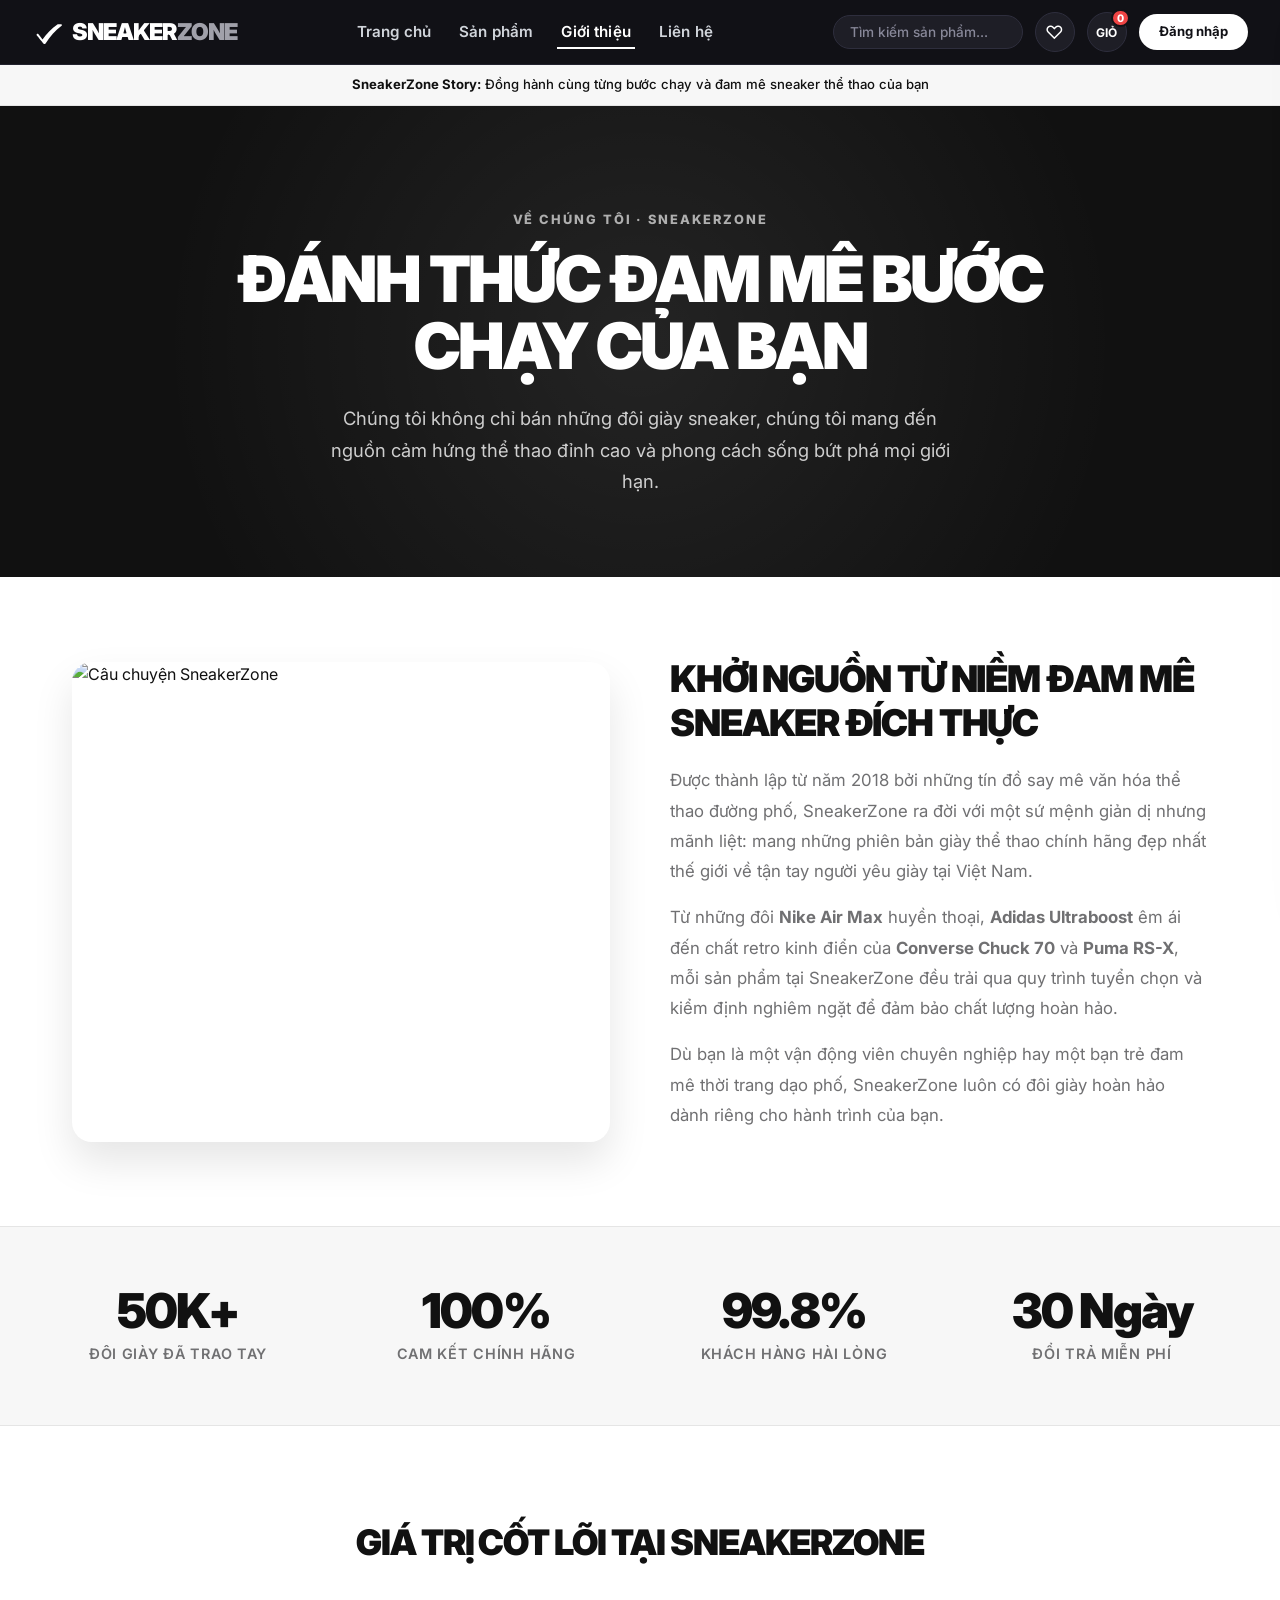
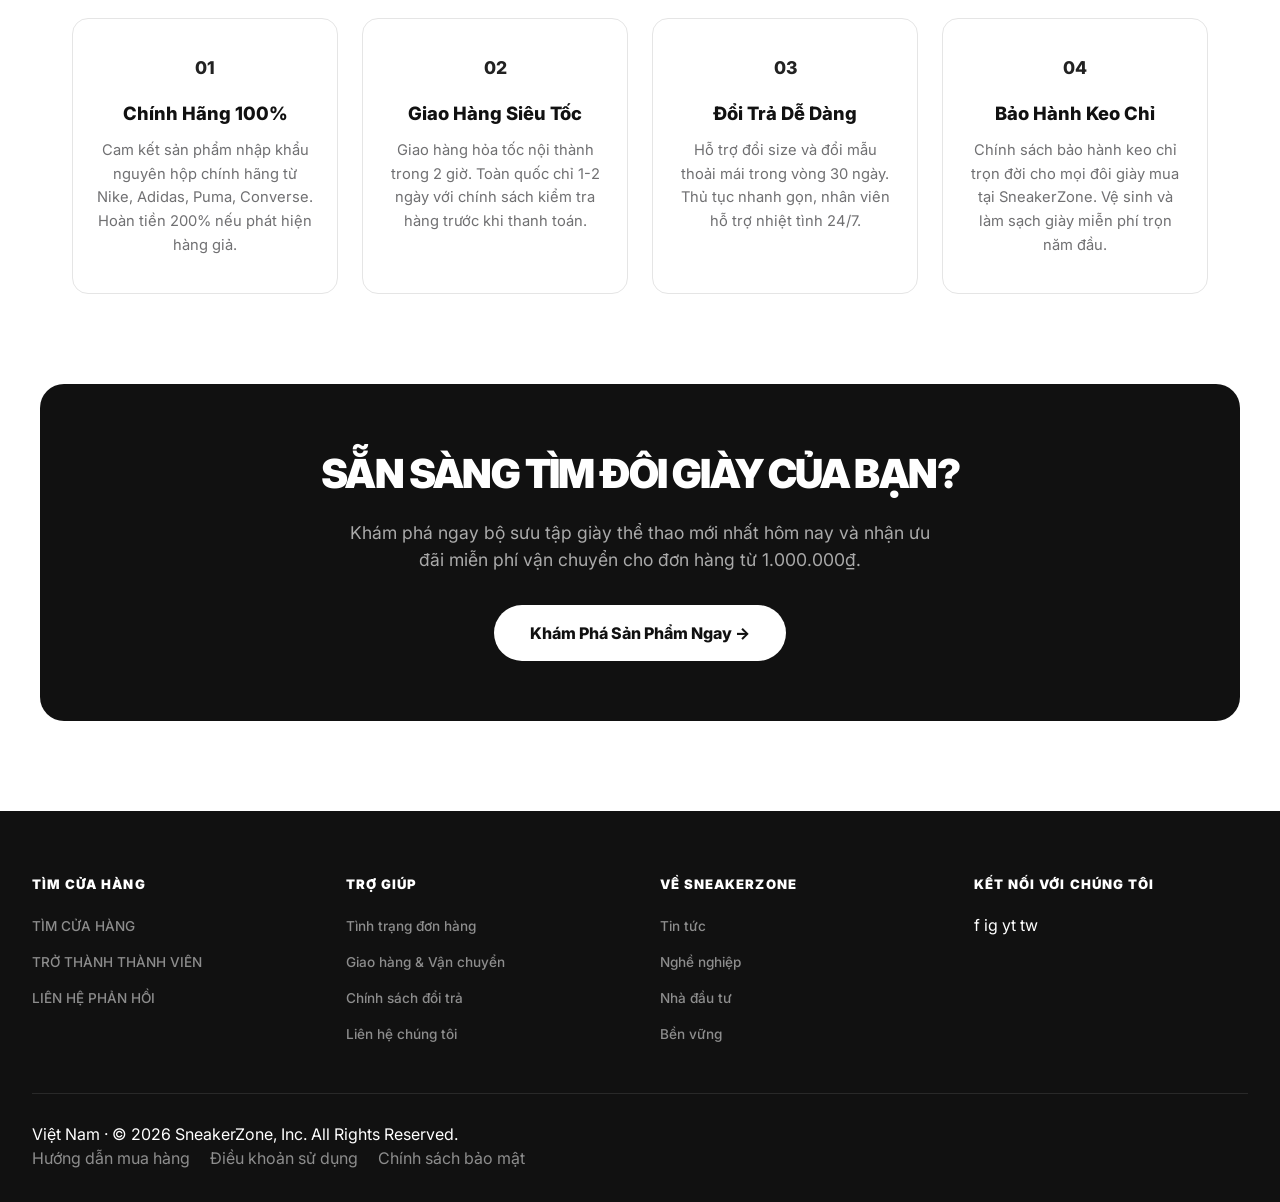
==== about.html @ b457265a "update" ====
<!DOCTYPE html>
<html lang="vi">
<head>
  <meta charset="UTF-8" />
  <meta name="viewport" content="width=device-width, initial-scale=1.0" />
  <title>Giới Thiệu – SneakerZone | Câu Chuyện Thương Hiệu & Sứ Mệnh</title>
  <meta name="description" content="Khám phá câu chuyện thương hiệu SneakerZone - Điểm đến số 1 cho các tín đồ giày sneaker thể thao chính hãng tại Việt Nam." />
  <link rel="stylesheet" href="style.css" />
  <style>
    .about-hero {
      position: relative;
      background: #111;
      color: #fff;
      padding: 100px 32px 80px;
      text-align: center;
      overflow: hidden;
    }
    .about-hero::before {
      content: "";
      position: absolute;
      top: 0; left: 0; right: 0; bottom: 0;
      background: radial-gradient(circle at center, rgba(255,255,255,0.08) 0%, transparent 70%);
      pointer-events: none;
    }
    .about-hero-tag {
      display: inline-block;
      font-size: 0.8rem;
      font-weight: 800;
      letter-spacing: 0.15em;
      text-transform: uppercase;
      color: #aaa;
      margin-bottom: 16px;
    }
    .about-hero-title {
      font-size: clamp(2.5rem, 5vw, 4.5rem);
      font-weight: 900;
      letter-spacing: -0.04em;
      line-height: 1.05;
      max-width: 900px;
      margin: 0 auto 24px;
      text-transform: uppercase;
    }
    .about-hero-desc {
      font-size: 1.15rem;
      color: #ccc;
      max-width: 650px;
      margin: 0 auto;
      line-height: 1.7;
    }

    .about-story-section {
      max-width: 1200px;
      margin: 80px auto;
      padding: 0 32px;
      display: grid;
      grid-template-columns: 1fr 1fr;
      gap: 60px;
      align-items: center;
    }
    @media (max-width: 860px) {
      .about-story-section {
        grid-template-columns: 1fr;
        gap: 40px;
      }
    }
    .story-image-wrap {
      border-radius: 20px;
      overflow: hidden;
      box-shadow: 0 20px 40px rgba(0,0,0,0.1);
    }
    .story-image-wrap img {
      width: 100%;
      height: 480px;
      object-fit: cover;
      display: block;
      transition: transform 0.4s ease;
    }
    .story-image-wrap:hover img {
      transform: scale(1.03);
    }
    .story-content h2 {
      font-size: 2.3rem;
      font-weight: 900;
      letter-spacing: -0.03em;
      text-transform: uppercase;
      margin-bottom: 20px;
      line-height: 1.2;
    }
    .story-content p {
      color: var(--gray-600);
      font-size: 1.05rem;
      line-height: 1.8;
      margin-bottom: 16px;
    }

    /* STATS GRID */
    .about-stats-bar {
      background: var(--gray-50);
      border-top: 1px solid var(--gray-100);
      border-bottom: 1px solid var(--gray-100);
      padding: 60px 32px;
    }
    .about-stats-container {
      max-width: 1200px;
      margin: 0 auto;
      display: grid;
      grid-template-columns: repeat(4, 1fr);
      gap: 32px;
      text-align: center;
    }
    @media (max-width: 768px) {
      .about-stats-container {
        grid-template-columns: repeat(2, 1fr);
        gap: 24px;
      }
    }
    .stat-number {
      font-size: 3rem;
      font-weight: 900;
      letter-spacing: -0.04em;
      color: var(--black);
      line-height: 1;
      margin-bottom: 8px;
    }
    .stat-label {
      font-size: 0.9rem;
      font-weight: 600;
      color: var(--gray-600);
      text-transform: uppercase;
      letter-spacing: 0.05em;
    }

    /* VALUES CARDS */
    .values-section {
      max-width: 1200px;
      margin: 90px auto;
      padding: 0 32px;
    }
    .values-header {
      text-align: center;
      margin-bottom: 50px;
    }
    .values-header h2 {
      font-size: 2.2rem;
      font-weight: 900;
      letter-spacing: -0.03em;
      text-transform: uppercase;
    }
    .values-grid {
      display: grid;
      grid-template-columns: repeat(4, 1fr);
      gap: 24px;
    }
    @media (max-width: 900px) {
      .values-grid {
        grid-template-columns: repeat(2, 1fr);
      }
    }
    @media (max-width: 500px) {
      .values-grid {
        grid-template-columns: 1fr;
      }
    }
    .value-card {
      background: var(--white);
      border: 1px solid var(--gray-100);
      border-radius: 16px;
      padding: 36px 24px;
      text-align: center;
      transition: transform 0.25s, box-shadow 0.25s;
    }
    .value-card:hover {
      transform: translateY(-6px);
      box-shadow: 0 15px 35px rgba(0,0,0,0.08);
      border-color: var(--black);
    }
    .value-icon {
      font-size: 2.5rem;
      margin-bottom: 18px;
      display: inline-block;
    }
    .value-title {
      font-size: 1.15rem;
      font-weight: 800;
      margin-bottom: 12px;
    }
    .value-desc {
      color: var(--gray-600);
      font-size: 0.92rem;
      line-height: 1.6;
    }

    /* BANNER CTA */
    .about-cta {
      background: var(--black);
      color: var(--white);
      border-radius: 24px;
      max-width: 1200px;
      margin: 40px auto 90px;
      padding: 60px 40px;
      text-align: center;
    }
    .about-cta h2 {
      font-size: 2.5rem;
      font-weight: 900;
      letter-spacing: -0.04em;
      text-transform: uppercase;
      margin-bottom: 16px;
    }
    .about-cta p {
      color: #aaa;
      font-size: 1.1rem;
      max-width: 600px;
      margin: 0 auto 32px;
    }
    .btn-about-shop {
      display: inline-block;
      background: var(--white);
      color: var(--black);
      font-weight: 800;
      padding: 16px 36px;
      border-radius: 999px;
      font-size: 1rem;
      transition: background 0.2s, transform 0.15s;
    }
    .btn-about-shop:hover {
      background: #e5e5e5;
      transform: scale(1.03);
    }
  </style>
</head>
<body>

<!-- ========== MAIN NIKE HEADER ========== -->
<header class="header">
  <div class="header-inner">
    <!-- SneakerZone Logo -->
    <a href="index.html" class="logo">
      <svg class="swoosh-icon" viewBox="0 0 24 24" fill="currentColor">
        <path d="M21.7 4.2C15.8 8.1 10.6 13.8 6.5 19.5 5 17.5 3.5 15.6 2.3 14c-.6-.7-1.7-.2-1.7.7 0 .5.3 1 .7 1.4 3 3.6 5.8 7.3 6.6 7.8.6.4 1.3.1 1.7-.5 4.3-6.5 9.7-13.1 16-17.6.7-.5.2-1.6-.7-1.6h-3.2z"/>
      </svg>
      <span class="logo-text">Sneaker<span>Zone</span></span>
    </a>

    <!-- Center Navigation (Trang chủ, Sản phẩm, Giới thiệu, Liên hệ) -->
    <nav class="nav" id="mainNav">
      <a href="index.html">Trang chủ</a>
      <a href="products.html">Sản phẩm</a>
      <a href="about.html" class="active">Giới thiệu</a>
      <a href="contact.html">Liên hệ</a>
    </nav>

    <!-- Header Actions -->
    <div class="header-actions">
      <!-- Search Bar -->
      <div class="header-search-box">
        <input type="text" id="headerSearchInput" placeholder="Tìm kiếm sản phẩm..." autocomplete="off" />
      </div>

      <!-- Wishlist Button -->
      <button class="btn-round-action" title="Mục yêu thích" onclick="showToast('Danh sách Yêu thích của bạn')">
        ♡
      </button>

      <!-- Cart Button -->
      <button class="btn-round-action btn-cart-trigger" id="btnOpenCart" title="Giỏ hàng">
        <span style="font-size:0.75rem; font-weight:700;">GIỎ</span>
        <span class="cart-badge" id="cartBadge">0</span>
      </button>

      <!-- User Area -->
      <div id="headerUserArea">
        <a href="login.html" class="btn-nike-login">Đăng nhập</a>
      </div>
    </div>
  </div>
</header>

<!-- ========== ANNOUNCEMENT TICKER ========== -->
<div class="announce-bar">
  <div class="announce-content">
    <span><strong>SneakerZone Story:</strong> Đồng hành cùng từng bước chạy và đam mê sneaker thể thao của bạn</span>
  </div>
</div>

<!-- ========== CART SIDEBAR ========== -->
<div class="cart-overlay" id="cartOverlay"></div>
<aside class="cart-sidebar" id="cartSidebar">
  <div class="cart-header">
    <h3>Túi đồ của bạn</h3>
    <button class="btn-close-cart" id="btnCloseCart">✕</button>
  </div>
  <div class="cart-items" id="cartItemsContainer">
    <div class="cart-empty"><p>Túi đồ của bạn đang trống</p></div>
  </div>
  <div class="cart-footer" id="cartFooter" style="display:none">
    <div class="cart-total">
      <span>Tổng thanh toán:</span>
      <span id="cartTotal">0₫</span>
    </div>
    <button class="btn-checkout" id="btnCheckout">Thanh toán ngay →</button>
  </div>
</aside>

<!-- ========== ABOUT HERO ========== -->
<section class="about-hero">
  <span class="about-hero-tag">VỀ CHÚNG TÔI · SNEAKERZONE</span>
  <h1 class="about-hero-title">ĐÁNH THỨC ĐAM MÊ BƯỚC CHẠY CỦA BẠN</h1>
  <p class="about-hero-desc">
    Chúng tôi không chỉ bán những đôi giày sneaker, chúng tôi mang đến nguồn cảm hứng thể thao đỉnh cao và phong cách sống bứt phá mọi giới hạn.
  </p>
</section>

<!-- ========== STORY SECTION ========== -->
<section class="about-story-section">
  <div class="story-image-wrap">
    <img src="https://images.unsplash.com/photo-1552346154-21d32810aba3?w=800&q=80&auto=format&fit=crop" alt="Câu chuyện SneakerZone" />
  </div>
  <div class="story-content">
    <h2>Khởi Nguồn Từ Niềm Đam Mê Sneaker Đích Thực</h2>
    <p>
      Được thành lập từ năm 2018 bởi những tín đồ say mê văn hóa thể thao đường phố, SneakerZone ra đời với một sứ mệnh giản dị nhưng mãnh liệt: mang những phiên bản giày thể thao chính hãng đẹp nhất thế giới về tận tay người yêu giày tại Việt Nam.
    </p>
    <p>
      Từ những đôi <strong>Nike Air Max</strong> huyền thoại, <strong>Adidas Ultraboost</strong> êm ái đến chất retro kinh điển của <strong>Converse Chuck 70</strong> và <strong>Puma RS-X</strong>, mỗi sản phẩm tại SneakerZone đều trải qua quy trình tuyển chọn và kiểm định nghiêm ngặt để đảm bảo chất lượng hoàn hảo.
    </p>
    <p>
      Dù bạn là một vận động viên chuyên nghiệp hay một bạn trẻ đam mê thời trang dạo phố, SneakerZone luôn có đôi giày hoàn hảo dành riêng cho hành trình của bạn.
    </p>
  </div>
</section>

<!-- ========== STATS BAR ========== -->
<div class="about-stats-bar">
  <div class="about-stats-container">
    <div>
      <div class="stat-number">50K+</div>
      <div class="stat-label">Đôi giày đã trao tay</div>
    </div>
    <div>
      <div class="stat-number">100%</div>
      <div class="stat-label">Cam kết chính hãng</div>
    </div>
    <div>
      <div class="stat-number">99.8%</div>
      <div class="stat-label">Khách hàng hài lòng</div>
    </div>
    <div>
      <div class="stat-number">30 Ngày</div>
      <div class="stat-label">Đổi trả miễn phí</div>
    </div>
  </div>
</div>

<!-- ========== CORE VALUES ========== -->
<section class="values-section">
  <div class="values-header">
    <h2>GIÁ TRỊ CỐT LÕI TẠI SNEAKERZONE</h2>
  </div>
  <div class="values-grid">
    <div class="value-card">
      <span class="value-icon" style="font-size:1.1rem; font-weight:800; color:var(--gray-800);">01</span>
      <h3 class="value-title">Chính Hãng 100%</h3>
      <p class="value-desc">Cam kết sản phẩm nhập khẩu nguyên hộp chính hãng từ Nike, Adidas, Puma, Converse. Hoàn tiền 200% nếu phát hiện hàng giả.</p>
    </div>
    <div class="value-card">
      <span class="value-icon" style="font-size:1.1rem; font-weight:800; color:var(--gray-800);">02</span>
      <h3 class="value-title">Giao Hàng Siêu Tốc</h3>
      <p class="value-desc">Giao hàng hỏa tốc nội thành trong 2 giờ. Toàn quốc chỉ 1-2 ngày với chính sách kiểm tra hàng trước khi thanh toán.</p>
    </div>
    <div class="value-card">
      <span class="value-icon" style="font-size:1.1rem; font-weight:800; color:var(--gray-800);">03</span>
      <h3 class="value-title">Đổi Trả Dễ Dàng</h3>
      <p class="value-desc">Hỗ trợ đổi size và đổi mẫu thoải mái trong vòng 30 ngày. Thủ tục nhanh gọn, nhân viên hỗ trợ nhiệt tình 24/7.</p>
    </div>
    <div class="value-card">
      <span class="value-icon" style="font-size:1.1rem; font-weight:800; color:var(--gray-800);">04</span>
      <h3 class="value-title">Bảo Hành Keo Chỉ</h3>
      <p class="value-desc">Chính sách bảo hành keo chỉ trọn đời cho mọi đôi giày mua tại SneakerZone. Vệ sinh và làm sạch giày miễn phí trọn năm đầu.</p>
    </div>
  </div>
</section>

<!-- ========== CALL TO ACTION ========== -->
<div class="about-cta">
  <h2>SẴN SÀNG TÌM ĐÔI GIÀY CỦA BẠN?</h2>
  <p>Khám phá ngay bộ sưu tập giày thể thao mới nhất hôm nay và nhận ưu đãi miễn phí vận chuyển cho đơn hàng từ 1.000.000₫.</p>
  <a href="products.html" class="btn-about-shop">Khám Phá Sản Phẩm Ngay →</a>
</div>

<!-- ========== FOOTER ========== -->
<footer class="footer">
  <div class="footer-inner">
    <div class="footer-grid">
      <div class="footer-col">
        <h4>TÌM CỬA HÀNG</h4>
        <ul>
          <li><a href="products.html">TÌM CỬA HÀNG</a></li>
          <li><a href="about.html">TRỞ THÀNH THÀNH VIÊN</a></li>
          <li><a href="contact.html">LIÊN HỆ PHẢN HỒI</a></li>
        </ul>
      </div>
      <div class="footer-col">
        <h4>TRỢ GIÚP</h4>
        <ul>
          <li><a href="#">Tình trạng đơn hàng</a></li>
          <li><a href="#">Giao hàng & Vận chuyển</a></li>
          <li><a href="#">Chính sách đổi trả</a></li>
          <li><a href="contact.html">Liên hệ chúng tôi</a></li>
        </ul>
      </div>
      <div class="footer-col">
        <h4>VỀ SNEAKERZONE</h4>
        <ul>
          <li><a href="about.html">Tin tức</a></li>
          <li><a href="about.html">Nghề nghiệp</a></li>
          <li><a href="about.html">Nhà đầu tư</a></li>
          <li><a href="about.html">Bền vững</a></li>
        </ul>
      </div>
      <div class="footer-col">
        <h4>KẾT NỐI VỚI CHÚNG TÔI</h4>
        <div class="footer-socials">
          <a href="#" class="social-btn" title="Facebook">f</a>
          <a href="#" class="social-btn" title="Instagram">ig</a>
          <a href="#" class="social-btn" title="YouTube">yt</a>
          <a href="#" class="social-btn" title="Twitter">tw</a>
        </div>
      </div>
    </div>
    <div class="footer-bottom">
      <div class="footer-country">Việt Nam · © 2026 SneakerZone, Inc. All Rights Reserved.</div>
      <div class="footer-legal">
        <a href="#">Hướng dẫn mua hàng</a>
        <a href="#">Điều khoản sử dụng</a>
        <a href="#">Chính sách bảo mật</a>
      </div>
    </div>
  </div>
</footer>

<!-- Shared JavaScripts -->
<script src="js/data.js"></script>
<script src="js/Cart.js"></script>
<script>
  // Setup header search
  const searchInput = document.getElementById('headerSearchInput');
  if (searchInput) {
    searchInput.addEventListener('keydown', (e) => {
      if (e.key === 'Enter' && searchInput.value.trim()) {
        window.location.href = `products.html?search=${encodeURIComponent(searchInput.value.trim())}`;
      }
    });
  }
</script>

</body>
</html>
---- style.css ----
/* ============================================================
   SNEAKERZONE – NIKE AESTHETIC DESIGN SYSTEM & STYLESHEET
   Inspiration: Nike.com (Clean, High-Contrast, Bold Typography)
   ============================================================ */

/* ===== GOOGLE FONTS ===== */
@import url('https://fonts.googleapis.com/css2?family=Inter:wght@300;400;500;600;700;800;900&display=swap');

/* ===== CSS VARIABLES ===== */
:root {
  --black: #111111;
  --white: #ffffff;
  --gray-50:  #f7f7f7;
  --gray-100: #e5e5e5;
  --gray-200: #cccccc;
  --gray-400: #8d8d8d;
  --gray-600: #707072;
  --gray-800: #222222;

  --accent: #111111;
  --danger: #d93838;
  --success: #15803d;

  --font-main: 'Inter', -apple-system, BlinkMacSystemFont, "Segoe UI", Roboto, sans-serif;
  
  --radius-xs: 4px;
  --radius-sm: 8px;
  --radius-md: 12px;
  --radius-lg: 20px;
  --radius-pill: 100px;

  --transition-fast: 0.18s ease;
  --transition:      0.28s cubic-bezier(0.25, 0.46, 0.45, 0.94);
  --shadow-sm: 0 2px 8px rgba(0,0,0,0.06);
  --shadow-md: 0 8px 24px rgba(0,0,0,0.08);
  --shadow-lg: 0 20px 50px rgba(0,0,0,0.12);
}

/* ===== RESET & BASE ===== */
*, *::before, *::after {
  margin: 0;
  padding: 0;
  box-sizing: border-box;
}

html {
  scroll-behavior: smooth;
  font-size: 16px;
}

body {
  font-family: var(--font-main);
  background: var(--white);
  color: var(--black);
  min-height: 100vh;
  line-height: 1.5;
  -webkit-font-smoothing: antialiased;
  -moz-osx-font-smoothing: grayscale;
}

a {
  text-decoration: none;
  color: inherit;
  transition: var(--transition-fast);
}

ul {
  list-style: none;
}

img {
  max-width: 100%;
  display: block;
}

button {
  cursor: pointer;
  font-family: inherit;
  border: none;
  background: none;
}

input, select, textarea {
  font-family: inherit;
}

/* Scrollbar */
::-webkit-scrollbar {
  width: 6px;
  height: 6px;
}
::-webkit-scrollbar-track {
  background: var(--gray-50);
}
::-webkit-scrollbar-thumb {
  background: var(--gray-400);
  border-radius: var(--radius-pill);
}
::-webkit-scrollbar-thumb:hover {
  background: var(--black);
}

/* ============================================================
   1. MAIN NIKE HEADER
   ============================================================ */
.header {
  position: sticky;
  top: 0;
  z-index: 1000;
  background: #111116;
  border-bottom: 1px solid #22222e;
  backdrop-filter: blur(10px);
}

.header-inner {
  max-width: 1440px;
  margin: 0 auto;
  padding: 0 32px;
  height: 64px;
  display: flex;
  align-items: center;
  justify-content: space-between;
  gap: 24px;
}

/* Logo */
.logo {
  display: flex;
  align-items: center;
  gap: 8px;
  font-weight: 900;
  font-size: 1.45rem;
  letter-spacing: -0.04em;
  color: #ffffff;
  text-transform: uppercase;
}

.swoosh-icon {
  width: 32px;
  height: 24px;
  color: #ffffff;
  flex-shrink: 0;
}

.logo-text span {
  color: #a1a1aa;
}

/* Navigation */
.nav {
  display: flex;
  align-items: center;
  gap: 20px;
}

.nav a {
  font-size: 0.95rem;
  font-weight: 600;
  color: #d1d5db;
  padding: 6px 4px;
  position: relative;
  letter-spacing: 0.01em;
}

.nav a::after {
  content: '';
  position: absolute;
  bottom: 0;
  left: 0;
  right: 0;
  height: 2px;
  background: #ffffff;
  transform: scaleX(0);
  transition: transform var(--transition);
}

.nav a:hover,
.nav a.active {
  color: #ffffff;
}

.nav a:hover::after,
.nav a.active::after {
  transform: scaleX(1);
}

/* Header Actions */
.header-actions {
  display: flex;
  align-items: center;
  gap: 12px;
}

/* Header Search */
.header-search-box {
  display: flex;
  align-items: center;
  background: #1e1e26;
  border-radius: var(--radius-pill);
  padding: 8px 16px;
  gap: 8px;
  width: 190px;
  transition: var(--transition);
  border: 1px solid #2e2e3d;
}

.header-search-box:focus-within {
  width: 250px;
  background: #252530;
  border-color: #ffffff;
  box-shadow: 0 0 0 3px rgba(255, 255, 255, 0.12);
}

.header-search-box input {
  border: none;
  outline: none;
  background: transparent;
  font-size: 0.85rem;
  font-weight: 500;
  color: #ffffff;
  width: 100%;
}

.header-search-box input::placeholder {
  color: #888899;
}

.search-glass {
  font-size: 0.85rem;
  opacity: 0.6;
}

/* Action round buttons */
.btn-round-action {
  width: 40px;
  height: 40px;
  border-radius: 50%;
  display: flex;
  align-items: center;
  justify-content: center;
  font-size: 1.15rem;
  color: #ffffff;
  background: #1e1e26;
  border: 1px solid #2e2e3d;
  transition: var(--transition-fast);
  position: relative;
}

.btn-round-action:hover {
  background: #282834;
  border-color: #444455;
  color: #ffffff;
  transform: scale(1.05);
}

.cart-badge {
  position: absolute;
  top: -4px;
  right: -4px;
  background: #ef4444;
  color: #ffffff;
  font-size: 0.65rem;
  font-weight: 800;
  min-width: 18px;
  height: 18px;
  border-radius: var(--radius-pill);
  display: flex;
  align-items: center;
  justify-content: center;
  padding: 0 4px;
  border: 2px solid #111116;
  pointer-events: none;
  z-index: 10;
}

.btn-nike-login {
  padding: 8px 20px;
  background: #ffffff;
  color: #111116;
  border-radius: var(--radius-pill);
  font-size: 0.82rem;
  font-weight: 700;
  transition: var(--transition-fast);
  display: inline-flex;
  align-items: center;
  white-space: nowrap;
}

.btn-nike-login:hover {
  background: #e2e8f0;
  color: #111116;
  transform: translateY(-1px);
}

/* User Area Header Group */
#headerUserArea {
  display: flex;
  align-items: center;
  position: relative;
}

.user-header-group {
  display: flex;
  align-items: center;
  gap: 8px;
  white-space: nowrap;
}

/* Quick Admin Button */
.btn-admin-badge {
  display: inline-flex;
  align-items: center;
  gap: 5px;
  padding: 6px 14px;
  background: #f59e0b;
  color: #111116;
  border-radius: var(--radius-pill);
  font-size: 0.78rem;
  font-weight: 800;
  letter-spacing: 0.02em;
  transition: var(--transition-fast);
  text-decoration: none;
  box-shadow: 0 1px 3px rgba(0,0,0,0.2);
}

.btn-admin-badge:hover {
  background: #d97706;
  transform: translateY(-1px);
  color: #ffffff;
}

.admin-badge-icon {
  font-size: 0.85rem;
}

/* User Profile Pill */
.user-profile-pill {
  display: inline-flex;
  align-items: center;
  gap: 8px;
  padding: 3px 12px 3px 3px;
  background: #1e1e26;
  border: 1px solid #2e2e3d;
  border-radius: var(--radius-pill);
  cursor: default;
  transition: var(--transition-fast);
  user-select: none;
}

.user-avatar-circle {
  width: 32px;
  height: 32px;
  border-radius: 50%;
  background: #ffffff;
  color: #111116;
  display: flex;
  align-items: center;
  justify-content: center;
  font-size: 0.82rem;
  font-weight: 900;
  flex-shrink: 0;
  letter-spacing: -0.02em;
}

.user-name-text {
  font-size: 0.85rem;
  font-weight: 700;
  color: #ffffff;
  max-width: 120px;
  overflow: hidden;
  text-overflow: ellipsis;
  white-space: nowrap;
}

.user-dropdown-arrow {
  font-size: 0.7rem;
  color: #9ca3af;
  transition: transform 0.2s ease;
}

.user-profile-pill.active .user-dropdown-arrow {
  transform: rotate(180deg);
}

/* User Header Logout Button */
.btn-header-logout {
  padding: 6px 14px;
  background: transparent;
  color: #d1d5db;
  border: 1px solid #374151;
  border-radius: var(--radius-pill);
  font-size: 0.78rem;
  font-weight: 600;
  transition: var(--transition-fast);
  cursor: pointer;
}

.btn-header-logout:hover {
  color: #f87171;
  border-color: #ef4444;
  background: rgba(239, 68, 68, 0.15);
}

/* Floating Dropdown Menu */
.user-floating-menu {
  position: absolute;
  top: calc(100% + 10px);
  right: 0;
  width: 260px;
  background: var(--white);
  border: 1px solid var(--gray-100);
  border-radius: var(--radius-md);
  box-shadow: 0 16px 40px rgba(0,0,0,0.12);
  padding: 14px;
  display: flex;
  flex-direction: column;
  gap: 4px;
  opacity: 0;
  visibility: hidden;
  transform: translateY(-8px);
  transition: all 0.22s cubic-bezier(0.16, 1, 0.3, 1);
  z-index: 2000;
  cursor: default;
}

.user-floating-menu.open {
  opacity: 1;
  visibility: visible;
  transform: translateY(0);
}

.menu-user-card {
  display: flex;
  align-items: center;
  gap: 12px;
  padding: 6px 4px 10px;
}

.menu-avatar {
  width: 40px;
  height: 40px;
  border-radius: 50%;
  background: var(--black);
  color: var(--white);
  display: flex;
  align-items: center;
  justify-content: center;
  font-size: 1rem;
  font-weight: 900;
  flex-shrink: 0;
}

.menu-user-details {
  flex: 1;
  min-width: 0;
}

.menu-user-name {
  font-size: 0.95rem;
  font-weight: 800;
  color: var(--black);
  white-space: nowrap;
  overflow: hidden;
  text-overflow: ellipsis;
}

.menu-user-role {
  font-size: 0.75rem;
  font-weight: 600;
  color: var(--gray-600);
  margin-top: 1px;
}

.menu-divider {
  height: 1px;
  background: var(--gray-100);
  margin: 6px 0;
}

.menu-item {
  display: flex;
  align-items: center;
  gap: 10px;
  padding: 9px 12px;
  border-radius: var(--radius-sm);
  font-size: 0.85rem;
  font-weight: 600;
  color: var(--black);
  transition: var(--transition-fast);
  text-decoration: none;
  background: transparent;
  width: 100%;
  text-align: left;
}

.menu-item:hover {
  background: var(--gray-50);
}

.menu-item-admin {
  background: #f7f7f7;
  color: var(--black);
  font-weight: 700;
}

.menu-item-admin:hover {
  background: var(--black);
  color: var(--white);
}

.menu-item-logout {
  color: var(--danger);
}

.menu-item-logout:hover {
  background: #fef2f2;
}

.menu-icon {
  font-size: 0.95rem;
  width: 18px;
  text-align: center;
}

/* ============================================================
   3. ANNOUNCEMENT TICKER
   ============================================================ */
.announce-bar {
  background: var(--gray-50);
  border-bottom: 1px solid var(--gray-100);
  padding: 10px 20px;
  text-align: center;
  font-size: 0.82rem;
  font-weight: 500;
  color: var(--black);
}

.announce-content a {
  text-decoration: underline;
  font-weight: 700;
}

/* ============================================================
   4. FULL-WIDTH HERO BANNER (FULL MÀN HÌNH, KHÔNG BO GÓC, KHÔNG HOVER)
   ============================================================ */
.nike-hero {
  width: 100%;
  max-width: 100%;
  margin: 0;
  padding: 0;
}

.nike-hero-media {
  position: relative;
  width: 100%;
  height: calc(100vh - 104px);
  height: calc(100dvh - 104px);
  min-height: 500px;
  overflow: hidden;
  border-radius: 0;
  background: var(--gray-50);
}

.hero-bg-img {
  width: 100%;
  height: 100%;
  object-fit: cover;
  object-position: center center;
  transition: none;
  transform: none;
}

.nike-hero:hover .hero-bg-img {
  transform: none;
}

.nike-hero-gradient {
  position: absolute;
  inset: 0;
  background: linear-gradient(180deg, rgba(0,0,0,0.1) 0%, rgba(0,0,0,0.45) 100%);
}

.nike-hero-body {
  text-align: center;
  padding-top: 36px;
  max-width: 860px;
  margin: 0 auto;
}

.hero-eyebrow {
  display: inline-block;
  font-size: 0.82rem;
  font-weight: 800;
  letter-spacing: 0.12em;
  color: var(--black);
  margin-bottom: 12px;
  text-transform: uppercase;
}

.hero-huge-title {
  font-size: clamp(2.6rem, 5.5vw, 4.8rem);
  font-weight: 900;
  letter-spacing: -0.04em;
  line-height: 0.98;
  color: var(--black);
  text-transform: uppercase;
  margin-bottom: 16px;
}

.hero-subtext {
  font-size: 1.05rem;
  line-height: 1.6;
  color: var(--gray-600);
  max-width: 680px;
  margin: 0 auto 28px;
  font-weight: 400;
}

.hero-cta-group {
  display: flex;
  align-items: center;
  justify-content: center;
  gap: 12px;
  flex-wrap: wrap;
}

.btn-nike-solid {
  padding: 13px 28px;
  background: var(--black);
  color: var(--white);
  border-radius: var(--radius-pill);
  font-weight: 700;
  font-size: 0.92rem;
  letter-spacing: 0.01em;
  transition: var(--transition-fast);
  display: inline-flex;
  align-items: center;
}

.btn-nike-solid:hover {
  background: var(--gray-800);
  transform: translateY(-2px);
  box-shadow: var(--shadow-sm);
}

.btn-nike-outline {
  padding: 13px 28px;
  background: transparent;
  color: var(--black);
  border: 1.5px solid var(--black);
  border-radius: var(--radius-pill);
  font-weight: 700;
  font-size: 0.92rem;
  letter-spacing: 0.01em;
  transition: var(--transition-fast);
  display: inline-flex;
  align-items: center;
}

.btn-nike-outline:hover {
  background: var(--black);
  color: var(--white);
  transform: translateY(-2px);
}

/* ============================================================
   5. SECTIONS & SPOTLIGHT TILES
   ============================================================ */
.section-container {
  max-width: 1440px;
  margin: 0 auto;
  padding: 48px 32px;
}

.section-top-bar {
  display: flex;
  align-items: flex-end;
  justify-content: space-between;
  margin-bottom: 24px;
  gap: 16px;
}

.section-title {
  font-size: 1.75rem;
  font-weight: 900;
  letter-spacing: -0.03em;
  color: var(--black);
  text-transform: uppercase;
}

.section-subtitle {
  font-size: 0.92rem;
  color: var(--gray-600);
  margin-top: 4px;
}

.section-link {
  font-size: 0.92rem;
  font-weight: 700;
  color: var(--black);
  text-decoration: underline;
  white-space: nowrap;
}

.section-link:hover {
  color: var(--gray-600);
}

/* Spotlight 3-Column Grid */
.spotlight-grid {
  display: grid;
  grid-template-columns: repeat(3, 1fr);
  gap: 16px;
}

.spotlight-card {
  position: relative;
  height: 500px;
  overflow: hidden;
  border-radius: var(--radius-md);
  cursor: pointer;
  background: var(--gray-50);
}

.spotlight-card img {
  width: 100%;
  height: 100%;
  object-fit: cover;
  transition: transform 0.6s cubic-bezier(0.25, 0.46, 0.45, 0.94);
}

.spotlight-card:hover img {
  transform: scale(1.06);
}

.spotlight-content {
  position: absolute;
  inset: 0;
  background: linear-gradient(180deg, rgba(0,0,0,0) 40%, rgba(0,0,0,0.85) 100%);
  display: flex;
  flex-direction: column;
  justify-content: flex-end;
  padding: 32px;
  color: var(--white);
}

.spotlight-tag {
  font-size: 0.75rem;
  font-weight: 800;
  letter-spacing: 0.08em;
  text-transform: uppercase;
  color: rgba(255,255,255,0.85);
  margin-bottom: 6px;
}

.spotlight-content h3 {
  font-size: 1.45rem;
  font-weight: 900;
  letter-spacing: -0.02em;
  text-transform: uppercase;
  margin-bottom: 6px;
  line-height: 1.15;
}

.spotlight-content p {
  font-size: 0.88rem;
  color: rgba(255,255,255,0.8);
  margin-bottom: 18px;
  line-height: 1.4;
}

.spotlight-btn {
  align-self: flex-start;
  padding: 9px 20px;
  background: var(--white);
  color: var(--black);
  border-radius: var(--radius-pill);
  font-size: 0.82rem;
  font-weight: 800;
  letter-spacing: 0.02em;
  transition: var(--transition-fast);
}

.spotlight-card:hover .spotlight-btn {
  background: var(--black);
  color: var(--white);
}

/* ============================================================
   6. CATEGORY FILTER PILLS & TABS
   ============================================================ */
.categories-filter-bar {
  display: flex;
  align-items: center;
  gap: 10px;
  overflow-x: auto;
  padding-bottom: 16px;
  margin-bottom: 24px;
}

.category-pill {
  padding: 9px 20px;
  background: var(--gray-50);
  border: 1px solid var(--gray-100);
  border-radius: var(--radius-pill);
  font-size: 0.88rem;
  font-weight: 600;
  color: var(--black);
  cursor: pointer;
  white-space: nowrap;
  transition: var(--transition-fast);
  display: inline-flex;
  align-items: center;
}

.category-pill:hover {
  background: var(--gray-100);
}

.category-pill.active {
  background: var(--black);
  color: var(--white);
  border-color: var(--black);
}

/* ============================================================
   7. NIKE 4-COLUMN PRODUCT GRID & CARDS
   ============================================================ */
.nike-product-grid {
  display: grid;
  grid-template-columns: repeat(4, 1fr);
  gap: 20px;
}

/* Product Card */
.product-card {
  background: var(--white);
  border-radius: var(--radius-sm);
  overflow: hidden;
  transition: var(--transition);
  display: flex;
  flex-direction: column;
}

/* Image Wrap */
.product-image-wrap {
  position: relative;
  width: 100%;
  aspect-ratio: 1 / 1;
  background: #f6f6f6;
  overflow: hidden;
  border-radius: var(--radius-sm);
}

.product-image-wrap img {
  width: 100%;
  height: 100%;
  object-fit: cover;
  object-position: center;
  transition: transform 0.5s cubic-bezier(0.25, 0.46, 0.45, 0.94);
}

.product-card:hover .product-image-wrap img {
  transform: scale(1.06);
}

/* Badge */
.product-badge {
  position: absolute;
  top: 12px;
  left: 12px;
  background: var(--black);
  color: var(--white);
  font-size: 0.7rem;
  font-weight: 800;
  letter-spacing: 0.06em;
  text-transform: uppercase;
  padding: 4px 10px;
  border-radius: var(--radius-pill);
  z-index: 2;
}

/* Wishlist Button */
.product-wishlist {
  position: absolute;
  top: 12px;
  right: 12px;
  width: 34px;
  height: 34px;
  border-radius: 50%;
  background: rgba(255,255,255,0.85);
  backdrop-filter: blur(6px);
  display: flex;
  align-items: center;
  justify-content: center;
  font-size: 1rem;
  color: var(--black);
  z-index: 2;
  transition: var(--transition-fast);
  border: 1px solid rgba(0,0,0,0.06);
}

.product-wishlist:hover {
  background: var(--white);
  transform: scale(1.1);
}

/* Size Chips – slide up on hover */
.product-sizes {
  position: absolute;
  bottom: 0;
  left: 0;
  right: 0;
  background: rgba(255,255,255,0.96);
  backdrop-filter: blur(8px);
  padding: 8px 12px;
  display: flex;
  align-items: center;
  gap: 6px;
  flex-wrap: wrap;
  transform: translateY(100%);
  transition: transform var(--transition);
  border-top: 1px solid var(--gray-100);
  z-index: 3;
}

.product-card:hover .product-sizes {
  transform: translateY(0);
}

.size-label {
  font-size: 0.7rem;
  font-weight: 800;
  color: var(--gray-600);
  text-transform: uppercase;
  margin-right: 2px;
}

.size-chip {
  font-size: 0.72rem;
  font-weight: 700;
  color: var(--black);
  background: var(--white);
  border: 1px solid var(--gray-200);
  padding: 2px 7px;
  border-radius: var(--radius-xs);
  cursor: pointer;
  transition: var(--transition-fast);
}

.size-chip:hover {
  background: var(--black);
  color: var(--white);
  border-color: var(--black);
}

/* Product Info */
.product-info {
  padding: 14px 4px 6px;
  display: flex;
  flex-direction: column;
  flex: 1;
}

.product-category {
  font-size: 0.8rem;
  font-weight: 600;
  color: var(--gray-600);
  margin-bottom: 2px;
}

.product-name {
  font-size: 1rem;
  font-weight: 700;
  color: var(--black);
  line-height: 1.3;
  margin-bottom: 4px;
}

.product-desc {
  font-size: 0.82rem;
  color: var(--gray-400);
  line-height: 1.4;
  margin-bottom: 12px;
  display: -webkit-box;
  -webkit-line-clamp: 1;
  -webkit-box-orient: vertical;
  overflow: hidden;
}

.product-footer {
  margin-top: auto;
  display: flex;
  align-items: center;
  justify-content: space-between;
  gap: 10px;
}

.product-price {
  font-size: 1.05rem;
  font-weight: 800;
  color: var(--black);
}

.product-stock {
  font-size: 0.72rem;
  color: var(--gray-400);
  font-weight: 600;
  margin-top: 1px;
}

.btn-add-cart {
  padding: 8px 16px;
  background: var(--black);
  color: var(--white);
  border-radius: var(--radius-pill);
  font-size: 0.8rem;
  font-weight: 700;
  letter-spacing: 0.01em;
  transition: var(--transition-fast);
  white-space: nowrap;
}

.btn-add-cart:hover {
  background: var(--gray-800);
  transform: scale(1.04);
}

/* ============================================================
   8. SHOP BY BRAND TILES
   ============================================================ */
.brands-grid {
  display: grid;
  grid-template-columns: repeat(5, 1fr);
  gap: 16px;
}

.brand-tile {
  position: relative;
  height: 220px;
  overflow: hidden;
  border-radius: var(--radius-sm);
  background: var(--black);
  display: flex;
  align-items: center;
  justify-content: center;
}

.brand-tile img {
  width: 100%;
  height: 100%;
  object-fit: cover;
  opacity: 0.75;
  transition: transform 0.5s ease, opacity 0.5s ease;
}

.brand-tile-overlay {
  position: absolute;
  inset: 0;
  background: rgba(0,0,0,0.35);
  transition: background 0.3s ease;
}

.brand-tile-name {
  position: absolute;
  font-size: 1.25rem;
  font-weight: 900;
  color: var(--white);
  letter-spacing: 0.04em;
  text-transform: uppercase;
  z-index: 2;
  text-shadow: 0 2px 8px rgba(0,0,0,0.5);
  transition: transform 0.3s ease;
}

.brand-tile:hover img {
  transform: scale(1.08);
  opacity: 0.9;
}

.brand-tile:hover .brand-tile-overlay {
  background: rgba(0,0,0,0.2);
}

.brand-tile:hover .brand-tile-name {
  transform: scale(1.08);
}

/* ============================================================
   9. NIKE MEMBERSHIP BANNER
   ============================================================ */
.member-banner {
  background: var(--gray-50);
  border-radius: var(--radius-lg);
  padding: 60px 40px;
  text-align: center;
  border: 1px solid var(--gray-100);
}

.member-content {
  max-width: 720px;
  margin: 0 auto;
}

.member-badge {
  font-size: 0.78rem;
  font-weight: 800;
  letter-spacing: 0.1em;
  text-transform: uppercase;
  color: var(--black);
  display: inline-block;
  margin-bottom: 12px;
}

.member-content h2 {
  font-size: clamp(2rem, 4vw, 3rem);
  font-weight: 900;
  letter-spacing: -0.03em;
  text-transform: uppercase;
  color: var(--black);
  line-height: 1.05;
  margin-bottom: 14px;
}

.member-content p {
  font-size: 1rem;
  color: var(--gray-600);
  line-height: 1.6;
  margin-bottom: 28px;
}

.member-btns {
  display: flex;
  align-items: center;
  justify-content: center;
  gap: 12px;
}

/* ============================================================
   10. PRODUCTS CATALOG PAGE (products.html)
   ============================================================ */
.catalog-page-container {
  max-width: 1440px;
  margin: 0 auto;
  padding: 24px 32px 80px;
}

.catalog-header-bar {
  display: flex;
  align-items: center;
  justify-content: space-between;
  padding: 16px 0 24px;
  border-bottom: 1px solid var(--gray-100);
  margin-bottom: 24px;
  position: sticky;
  top: 64px;
  background: var(--white);
  z-index: 990;
}

.catalog-title-wrap {
  display: flex;
  align-items: baseline;
  gap: 8px;
}

.catalog-title-wrap h1 {
  font-size: 1.65rem;
  font-weight: 900;
  letter-spacing: -0.03em;
  text-transform: uppercase;
}

.catalog-count {
  font-size: 1.1rem;
  font-weight: 600;
  color: var(--gray-600);
}

.catalog-controls {
  display: flex;
  align-items: center;
  gap: 16px;
}

.btn-filter-toggle {
  display: flex;
  align-items: center;
  gap: 6px;
  padding: 8px 18px;
  background: var(--gray-50);
  border: 1px solid var(--gray-100);
  border-radius: var(--radius-pill);
  font-size: 0.88rem;
  font-weight: 600;
  color: var(--black);
  transition: var(--transition-fast);
}

.btn-filter-toggle:hover {
  background: var(--gray-100);
}

.btn-filter-toggle.active {
  background: var(--black);
  color: var(--white);
}

.sort-wrap {
  display: flex;
  align-items: center;
  gap: 8px;
}

.sort-label {
  font-size: 0.85rem;
  font-weight: 600;
  color: var(--gray-600);
}

.sort-select {
  padding: 8px 16px;
  background: var(--white);
  border: 1px solid var(--gray-200);
  border-radius: var(--radius-pill);
  font-size: 0.88rem;
  font-weight: 600;
  color: var(--black);
  cursor: pointer;
  outline: none;
  transition: var(--transition-fast);
}

.sort-select:focus {
  border-color: var(--black);
}

/* 2-Column Nike Shop Layout */
.nike-shop-layout {
  display: flex;
  gap: 36px;
  align-items: flex-start;
}

/* Filter Sidebar */
.filter-sidebar {
  width: 250px;
  flex-shrink: 0;
  transition: width 0.3s ease, opacity 0.3s ease, margin 0.3s ease;
  overflow: hidden;
}

.filter-sidebar.collapsed {
  width: 0;
  opacity: 0;
  margin-right: -36px;
  pointer-events: none;
}

.filter-group {
  padding-bottom: 24px;
  margin-bottom: 24px;
  border-bottom: 1px solid var(--gray-100);
}

.filter-group-title {
  display: block;
  font-size: 0.88rem;
  font-weight: 800;
  text-transform: uppercase;
  letter-spacing: 0.04em;
  color: var(--black);
  margin-bottom: 14px;
}

.sidebar-search-box input {
  width: 100%;
  padding: 10px 14px;
  background: var(--gray-50);
  border: 1px solid var(--gray-100);
  border-radius: var(--radius-sm);
  font-size: 0.88rem;
  color: var(--black);
  outline: none;
  transition: var(--transition-fast);
}

.sidebar-search-box input:focus {
  background: var(--white);
  border-color: var(--black);
}

.filter-pill-list {
  display: flex;
  flex-direction: column;
  gap: 8px;
}

.filter-pill {
  padding: 8px 14px;
  background: var(--white);
  border: 1px solid var(--gray-100);
  border-radius: var(--radius-pill);
  font-size: 0.84rem;
  font-weight: 600;
  color: var(--black);
  text-align: left;
  transition: var(--transition-fast);
  cursor: pointer;
}

.filter-pill:hover {
  background: var(--gray-50);
  border-color: var(--gray-200);
}

.filter-pill.active {
  background: var(--black);
  color: var(--white);
  border-color: var(--black);
}

/* Size Filter Grid */
.size-filter-grid {
  display: grid;
  grid-template-columns: repeat(4, 1fr);
  gap: 8px;
}

.filter-size-btn {
  padding: 8px 0;
  text-align: center;
  background: var(--white);
  border: 1px solid var(--gray-200);
  border-radius: var(--radius-xs);
  font-size: 0.82rem;
  font-weight: 700;
  color: var(--black);
  cursor: pointer;
  transition: var(--transition-fast);
}

.filter-size-btn:hover {
  border-color: var(--black);
}

.filter-size-btn.active {
  background: var(--black);
  color: var(--white);
  border-color: var(--black);
}

.filter-actions {
  margin-top: 10px;
}

.btn-reset-filters {
  width: 100%;
  padding: 11px;
  background: var(--gray-50);
  border: 1px solid var(--gray-200);
  border-radius: var(--radius-pill);
  font-size: 0.82rem;
  font-weight: 700;
  color: var(--black);
  transition: var(--transition-fast);
}

.btn-reset-filters:hover {
  background: var(--black);
  color: var(--white);
  border-color: var(--black);
}

/* Main Catalog Area */
.products-catalog-area {
  flex: 1;
  min-width: 0;
}

/* When sidebar collapsed, catalog becomes 4 cols */
.filter-sidebar.collapsed + .products-catalog-area .nike-product-grid {
  grid-template-columns: repeat(4, 1fr);
}

/* When sidebar open, catalog is 3 cols */
.nike-shop-layout .nike-product-grid {
  grid-template-columns: repeat(3, 1fr);
}

/* No Result State */
.no-result {
  grid-column: 1 / -1;
  text-align: center;
  padding: 80px 20px;
  background: var(--gray-50);
  border-radius: var(--radius-md);
}

.no-result h3 {
  font-size: 1.3rem;
  font-weight: 800;
}

.btn-primary {
  padding: 11px 24px;
  background: var(--black);
  color: var(--white);
  border-radius: var(--radius-pill);
  font-size: 0.88rem;
  font-weight: 700;
  display: inline-block;
  transition: var(--transition-fast);
}

.btn-primary:hover {
  background: var(--gray-800);
  transform: translateY(-1px);
}

/* ============================================================
   11. CART SIDEBAR & OVERLAY
   ============================================================ */
.cart-overlay {
  position: fixed;
  inset: 0;
  z-index: 2000;
  background: rgba(0,0,0,0.5);
  backdrop-filter: blur(4px);
  display: none;
}

.cart-overlay.open {
  display: block;
}

.cart-sidebar {
  position: fixed;
  top: 0;
  right: -480px;
  width: 440px;
  height: 100vh;
  background: var(--white);
  border-left: 1px solid var(--gray-100);
  z-index: 2001;
  display: flex;
  flex-direction: column;
  transition: right 0.35s cubic-bezier(0.4, 0, 0.2, 1);
  box-shadow: var(--shadow-lg);
}

.cart-sidebar.open {
  right: 0;
}

.cart-header {
  padding: 24px;
  border-bottom: 1px solid var(--gray-100);
  display: flex;
  align-items: center;
  justify-content: space-between;
}

.cart-header h3 {
  font-size: 1.15rem;
  font-weight: 900;
  text-transform: uppercase;
  letter-spacing: -0.02em;
}

.btn-close-cart {
  width: 36px;
  height: 36px;
  background: var(--gray-50);
  border-radius: 50%;
  font-size: 1rem;
  display: flex;
  align-items: center;
  justify-content: center;
  transition: var(--transition-fast);
}

.btn-close-cart:hover {
  background: var(--black);
  color: var(--white);
}

.cart-items {
  flex: 1;
  overflow-y: auto;
  padding: 16px 24px;
}

.cart-empty {
  text-align: center;
  padding: 80px 20px;
  color: var(--gray-400);
  font-weight: 600;
}

.cart-item {
  display: flex;
  gap: 14px;
  align-items: center;
  padding: 16px 0;
  border-bottom: 1px solid var(--gray-100);
}

.cart-item img {
  width: 76px;
  height: 76px;
  object-fit: cover;
  border-radius: var(--radius-xs);
  background: var(--gray-50);
}

.cart-item-info {
  flex: 1;
}

.cart-item-name {
  font-weight: 700;
  font-size: 0.92rem;
  margin-bottom: 4px;
}

.cart-item-price {
  font-weight: 800;
  font-size: 0.95rem;
}

.cart-item-controls {
  display: flex;
  align-items: center;
  gap: 8px;
}

.qty-btn {
  width: 28px;
  height: 28px;
  background: var(--gray-50);
  border: 1px solid var(--gray-100);
  border-radius: var(--radius-xs);
  display: flex;
  align-items: center;
  justify-content: center;
  font-weight: 700;
  transition: var(--transition-fast);
}

.qty-btn:hover {
  background: var(--black);
  color: var(--white);
}

.qty-num {
  font-weight: 800;
  font-size: 0.88rem;
  min-width: 20px;
  text-align: center;
}

.btn-remove-cart {
  color: var(--gray-400);
  font-size: 1rem;
  padding: 4px;
  transition: var(--transition-fast);
}

.btn-remove-cart:hover {
  color: var(--danger);
}

.cart-footer {
  padding: 24px;
  border-top: 1px solid var(--gray-100);
}

.cart-total {
  display: flex;
  justify-content: space-between;
  align-items: center;
  margin-bottom: 16px;
}

.cart-total span:first-child {
  font-size: 0.88rem;
  font-weight: 600;
  text-transform: uppercase;
  color: var(--gray-600);
}

.cart-total span:last-child {
  font-size: 1.35rem;
  font-weight: 900;
}

.btn-checkout {
  width: 100%;
  padding: 15px;
  background: var(--black);
  color: var(--white);
  border-radius: var(--radius-pill);
  font-size: 0.95rem;
  font-weight: 800;
  transition: var(--transition-fast);
}

.btn-checkout:hover {
  background: var(--gray-800);
  transform: translateY(-1px);
  box-shadow: var(--shadow-sm);
}

/* ============================================================
   12. TOAST NOTIFICATIONS
   ============================================================ */
.toast-container {
  position: fixed;
  bottom: 24px;
  right: 24px;
  z-index: 9999;
  display: flex;
  flex-direction: column;
  gap: 10px;
}

.toast {
  background: var(--black);
  color: var(--white);
  border-radius: var(--radius-pill);
  padding: 13px 22px;
  font-size: 0.88rem;
  font-weight: 600;
  min-width: 260px;
  box-shadow: var(--shadow-md);
  animation: slideInToast 0.3s ease;
  display: flex;
  align-items: center;
  gap: 10px;
}

.toast.error {
  background: var(--danger);
}

@keyframes slideInToast {
  from {
    opacity: 0;
    transform: translateX(40px);
  }
  to {
    opacity: 1;
    transform: translateX(0);
  }
}

/* ============================================================
   13. NIKE AUTHENTIC FOOTER
   ============================================================ */
.footer {
  background: var(--black);
  color: var(--white);
  padding: 64px 32px 32px;
}

.footer-grid {
  max-width: 1440px;
  margin: 0 auto 48px;
  display: grid;
  grid-template-columns: repeat(4, 1fr);
  gap: 40px;
}

.footer-col h4 {
  font-size: 0.82rem;
  font-weight: 900;
  text-transform: uppercase;
  letter-spacing: 0.08em;
  margin-bottom: 18px;
}

.footer-col ul {
  display: flex;
  flex-direction: column;
  gap: 12px;
}

.footer-col ul a {
  color: var(--gray-400);
  font-size: 0.85rem;
  font-weight: 500;
}

.footer-col ul a:hover {
  color: var(--white);
}

.footer-col-primary ul a {
  color: var(--white);
  font-weight: 800;
  font-size: 0.85rem;
}

.social-links {
  display: flex;
  gap: 10px;
  margin-bottom: 20px;
}

.social-icon {
  width: 36px;
  height: 36px;
  border-radius: 50%;
  background: var(--gray-800);
  color: var(--white);
  display: flex;
  align-items: center;
  justify-content: center;
  font-size: 0.75rem;
  font-weight: 800;
  transition: var(--transition-fast);
}

.social-icon:hover {
  background: var(--white);
  color: var(--black);
}

.footer-hotline {
  font-size: 0.85rem;
  color: var(--gray-400);
  line-height: 1.6;
}

.footer-hotline strong {
  color: var(--white);
}

.footer-bottom {
  max-width: 1440px;
  margin: 0 auto;
  padding-top: 28px;
  border-top: 1px solid rgba(255,255,255,0.1);
}

.footer-bottom-inner {
  display: flex;
  align-items: center;
  justify-content: space-between;
  flex-wrap: wrap;
  gap: 16px;
  font-size: 0.78rem;
  color: var(--gray-400);
}

.footer-country {
  display: flex;
  align-items: center;
  gap: 16px;
}

.footer-country span:first-child {
  color: var(--white);
  font-weight: 700;
}

.footer-legal {
  display: flex;
  gap: 20px;
}

.footer-legal a {
  color: var(--gray-400);
}

.footer-legal a:hover {
  color: var(--white);
}

/* ============================================================
   14. LOGIN PAGE
   ============================================================ */
.login-page {
  min-height: 100vh;
  display: flex;
  align-items: center;
  justify-content: center;
  background: var(--gray-50);
  padding: 24px;
}

.login-card {
  background: var(--white);
  border: 1px solid var(--gray-100);
  border-radius: var(--radius-lg);
  padding: 52px;
  width: 100%;
  max-width: 440px;
  box-shadow: var(--shadow-sm);
}

.login-back-home {
  display: inline-flex;
  align-items: center;
  gap: 6px;
  color: var(--gray-600);
  font-size: 0.84rem;
  font-weight: 600;
  margin-bottom: 24px;
  text-decoration: none;
  transition: var(--transition-fast);
}

.login-back-home:hover {
  color: var(--black);
  transform: translateX(-3px);
}

.auth-tabs {
  display: flex;
  background: var(--gray-100);
  padding: 4px;
  border-radius: var(--radius-pill);
  margin-bottom: 28px;
  gap: 4px;
}

.auth-tab-btn {
  flex: 1;
  padding: 10px 16px;
  font-size: 0.88rem;
  font-weight: 700;
  border-radius: var(--radius-pill);
  color: var(--gray-600);
  background: transparent;
  border: none;
  cursor: pointer;
  transition: var(--transition-fast);
}

.auth-tab-btn.active {
  background: var(--white);
  color: var(--black);
  box-shadow: 0 2px 6px rgba(0,0,0,0.06);
}

.auth-switch-prompt {
  text-align: center;
  margin-top: 18px;
  font-size: 0.85rem;
  color: var(--gray-600);
}

.auth-switch-prompt a {
  color: var(--black);
  font-weight: 700;
  text-decoration: underline;
  cursor: pointer;
}

.login-logo {
  text-align: center;
  margin-bottom: 24px;
}

.login-logo h2 {
  font-size: 1.8rem;
  font-weight: 900;
  text-transform: uppercase;
  letter-spacing: -0.03em;
}

.login-logo p {
  color: var(--gray-600);
  font-size: 0.88rem;
  margin-top: 4px;
}

.form-group {
  margin-bottom: 20px;
}

.form-group label {
  display: block;
  margin-bottom: 6px;
  font-weight: 700;
  font-size: 0.78rem;
  text-transform: uppercase;
  letter-spacing: 0.05em;
}

.form-group input {
  width: 100%;
  padding: 13px 16px;
  background: var(--gray-50);
  border: 1px solid var(--gray-100);
  border-radius: var(--radius-sm);
  font-size: 0.92rem;
  color: var(--black);
  outline: none;
  transition: var(--transition-fast);
}

.form-group input:focus {
  background: var(--white);
  border-color: var(--black);
  box-shadow: 0 0 0 3px rgba(17,17,17,0.08);
}

.error-msg {
  color: var(--danger);
  font-size: 0.8rem;
  margin-top: 6px;
  display: none;
}

.error-msg.show {
  display: block;
}

.btn-submit {
  width: 100%;
  padding: 15px;
  background: var(--black);
  color: var(--white);
  border-radius: var(--radius-pill);
  font-weight: 800;
  font-size: 0.95rem;
  margin-top: 8px;
  transition: var(--transition-fast);
}

.btn-submit:hover {
  background: var(--gray-800);
  transform: translateY(-1px);
}

.login-hint {
  margin-top: 24px;
  padding: 16px;
  background: var(--gray-50);
  border: 1px solid var(--gray-100);
  border-radius: var(--radius-sm);
  font-size: 0.82rem;
  color: var(--gray-600);
  line-height: 1.8;
}

.login-hint strong {
  color: var(--black);
}

.login-hint code {
  background: var(--white);
  padding: 2px 6px;
  border: 1px solid var(--gray-200);
  border-radius: 4px;
  color: var(--black);
  font-weight: 700;
}

/* ============================================================
   15. ADMIN PANEL
   ============================================================ */
.admin-layout {
  display: flex;
  min-height: 100vh;
}

.admin-sidebar {
  width: 250px;
  flex-shrink: 0;
  background: var(--black);
  color: var(--white);
  position: sticky;
  top: 0;
  height: 100vh;
  overflow-y: auto;
}

.admin-sidebar .logo {
  color: var(--white);
}

.admin-sidebar .swoosh-icon {
  color: var(--white);
}

.admin-sidebar .logo-text span {
  color: var(--white);
}

.sidebar-nav {
  padding: 16px 12px;
}

.sidebar-nav a {
  display: flex;
  align-items: center;
  gap: 10px;
  padding: 12px 16px;
  border-radius: var(--radius-sm);
  color: var(--gray-400);
  font-weight: 600;
  font-size: 0.88rem;
  margin-bottom: 4px;
  transition: var(--transition-fast);
}

.sidebar-nav a:hover,
.sidebar-nav a.active {
  background: rgba(255,255,255,0.12);
  color: var(--white);
}

.admin-main {
  flex: 1;
  padding: 36px 40px;
  background: var(--white);
  overflow-y: auto;
}

.admin-page-header {
  display: flex;
  align-items: center;
  justify-content: space-between;
  margin-bottom: 32px;
  padding-bottom: 20px;
  border-bottom: 1px solid var(--gray-100);
}

.admin-page-header h1 {
  font-size: 1.85rem;
  font-weight: 900;
  text-transform: uppercase;
  letter-spacing: -0.02em;
}

.stats-grid {
  display: grid;
  grid-template-columns: repeat(auto-fit, minmax(190px, 1fr));
  gap: 14px;
  margin-bottom: 36px;
}

.stat-card {
  background: var(--gray-50);
  border: 1px solid var(--gray-100);
  border-radius: var(--radius-md);
  padding: 16px 14px;
  display: flex;
  align-items: center;
  gap: 10px;
  min-width: 0;
  overflow: hidden;
  transition: var(--transition-fast);
}

.stat-card:hover {
  background: #f1f5f9;
  border-color: #cbd5e1;
}

.stat-icon {
  width: 40px;
  height: 40px;
  background: var(--black);
  color: var(--white);
  border-radius: var(--radius-sm);
  display: flex;
  align-items: center;
  justify-content: center;
  font-weight: 900;
  font-size: 0.8rem;
  flex-shrink: 0;
}

.stat-info {
  flex: 1;
  min-width: 0;
  overflow: hidden;
}

.stat-info .stat-value {
  font-size: 1.45rem;
  font-weight: 900;
  line-height: 1.1;
  white-space: nowrap;
}

.stat-info .stat-value.stat-value-money {
  font-size: 0.96rem;
  letter-spacing: -0.03em;
  white-space: nowrap;
  font-weight: 900;
}

.stat-info .stat-label {
  font-size: 0.72rem;
  color: var(--gray-600);
  font-weight: 700;
  text-transform: uppercase;
  letter-spacing: 0.04em;
  margin-top: 3px;
  white-space: nowrap;
}

.table-wrap {
  border: 1px solid var(--gray-100);
  border-radius: var(--radius-md);
  overflow: hidden;
}

.table-toolbar {
  padding: 16px 20px;
  display: flex;
  align-items: center;
  justify-content: space-between;
  border-bottom: 1px solid var(--gray-100);
  background: var(--white);
}

.table-toolbar strong {
  font-weight: 800;
  font-size: 0.95rem;
}

.search-input {
  padding: 8px 16px;
  background: var(--gray-50);
  border: 1px solid var(--gray-100);
  border-radius: var(--radius-pill);
  font-size: 0.85rem;
  width: 240px;
  outline: none;
}

.search-input:focus {
  border-color: var(--black);
  background: var(--white);
}

table {
  width: 100%;
  border-collapse: collapse;
}

thead {
  background: var(--gray-50);
}

th {
  padding: 12px 18px;
  text-align: left;
  font-size: 0.75rem;
  font-weight: 800;
  color: var(--gray-600);
  text-transform: uppercase;
  letter-spacing: 0.06em;
}

td {
  padding: 14px 18px;
  border-top: 1px solid var(--gray-100);
  font-size: 0.88rem;
  vertical-align: middle;
}

tr:hover td {
  background: var(--gray-50);
}

.td-img {
  width: 48px;
  height: 48px;
  object-fit: cover;
  border-radius: var(--radius-xs);
  background: var(--gray-50);
}

.badge {
  padding: 4px 10px;
  border-radius: var(--radius-pill);
  font-size: 0.72rem;
  font-weight: 700;
  text-transform: uppercase;
}

.badge-primary { background: var(--black); color: var(--white); }
.badge-success { background: #dcfce7; color: #166534; }
.badge-warning { background: #fef9c3; color: #854d0e; }
.badge-danger  { background: #fee2e2; color: #991b1b; }

.btn-edit, .btn-delete {
  padding: 6px 14px;
  border-radius: var(--radius-pill);
  font-size: 0.78rem;
  font-weight: 700;
  transition: var(--transition-fast);
}

.btn-edit {
  background: var(--gray-50);
  color: var(--black);
  border: 1px solid var(--gray-200);
}

.btn-edit:hover {
  background: var(--black);
  color: var(--white);
  border-color: var(--black);
}

.btn-delete {
  background: #fee2e2;
  color: #991b1b;
}

.btn-delete:hover {
  background: var(--danger);
  color: var(--white);
}

/* Modal */
.modal-overlay {
  position: fixed;
  inset: 0;
  z-index: 3000;
  background: rgba(0,0,0,0.5);
  backdrop-filter: blur(4px);
  display: none;
  align-items: center;
  justify-content: center;
  padding: 20px;
}

.modal-overlay.open {
  display: flex;
}

.modal {
  background: var(--white);
  border-radius: var(--radius-lg);
  padding: 36px;
  width: 100%;
  max-width: 520px;
  max-height: 90vh;
  overflow-y: auto;
  box-shadow: var(--shadow-lg);
  animation: modalScale 0.25s ease;
}

@keyframes modalScale {
  from { opacity: 0; transform: scale(0.95); }
  to { opacity: 1; transform: scale(1); }
}

.modal-header {
  display: flex;
  align-items: center;
  justify-content: space-between;
  margin-bottom: 24px;
  padding-bottom: 16px;
  border-bottom: 1px solid var(--gray-100);
}

.modal-header h3 {
  font-size: 1.25rem;
  font-weight: 800;
}

.btn-close-modal {
  width: 32px;
  height: 32px;
  border-radius: 50%;
  background: var(--gray-50);
  display: flex;
  align-items: center;
  justify-content: center;
}

.btn-close-modal:hover {
  background: var(--black);
  color: var(--white);
}

.form-row {
  display: grid;
  grid-template-columns: 1fr 1fr;
  gap: 16px;
}

.form-group select,
.form-group textarea {
  width: 100%;
  padding: 12px 14px;
  background: var(--gray-50);
  border: 1px solid var(--gray-100);
  border-radius: var(--radius-sm);
  font-size: 0.9rem;
  outline: none;
}

.form-group select:focus,
.form-group textarea:focus {
  background: var(--white);
  border-color: var(--black);
}

.modal-footer {
  display: flex;
  gap: 10px;
  justify-content: flex-end;
  margin-top: 24px;
}

.btn-cancel {
  padding: 10px 22px;
  background: var(--gray-50);
  border: 1px solid var(--gray-200);
  border-radius: var(--radius-pill);
  font-weight: 700;
  font-size: 0.85rem;
}

.btn-save {
  padding: 10px 24px;
  background: var(--black);
  color: var(--white);
  border-radius: var(--radius-pill);
  font-weight: 700;
  font-size: 0.85rem;
}

.btn-save:hover {
  background: var(--gray-800);
}

/* ============================================================
   16. RESPONSIVE DESIGN
   ============================================================ */
@media (max-width: 1200px) {
  .nike-product-grid {
    grid-template-columns: repeat(3, 1fr);
  }
  .nike-shop-layout .nike-product-grid {
    grid-template-columns: repeat(2, 1fr);
  }
  .filter-sidebar.collapsed + .products-catalog-area .nike-product-grid {
    grid-template-columns: repeat(3, 1fr);
  }
  .brands-grid {
    grid-template-columns: repeat(3, 1fr);
  }
}

@media (max-width: 992px) {
  .header-inner {
    padding: 0 20px;
  }
  .nav {
    display: none;
  }
  .spotlight-grid {
    grid-template-columns: 1fr;
  }
  .spotlight-card {
    height: 380px;
  }
  .hero-huge-title {
    font-size: 2.8rem;
  }
  .footer-grid {
    grid-template-columns: repeat(2, 1fr);
  }
  .nike-shop-layout {
    flex-direction: column;
  }
  .filter-sidebar {
    width: 100%;
  }
  .filter-sidebar.collapsed {
    display: none;
  }
  .nike-shop-layout .nike-product-grid {
    grid-template-columns: repeat(2, 1fr);
  }
  .admin-layout {
    flex-direction: column;
  }
  .admin-sidebar {
    width: 100%;
    height: auto;
    position: static;
  }
}

@media (max-width: 640px) {
  .pre-header {
    display: none;
  }
  .header-search-box {
    display: none;
  }
  .section-container,
  .catalog-page-container {
    padding-left: 16px;
    padding-right: 16px;
  }
  .hero-huge-title {
    font-size: 2.2rem;
  }
  .nike-product-grid,
  .nike-shop-layout .nike-product-grid {
    grid-template-columns: repeat(2, 1fr);
    gap: 12px;
  }
  .product-sizes {
    display: none;
  }
  .brands-grid {
    grid-template-columns: repeat(2, 1fr);
  }
  .footer-grid {
    grid-template-columns: 1fr;
  }
  .cart-sidebar {
    width: 100%;
    right: -100%;
  }
  .form-row {
    grid-template-columns: 1fr;
  }
}

/* ============================================================
   PRODUCT DETAIL PAGE STYLES
   ============================================================ */
.detail-page-container {
  max-width: 1400px;
  margin: 0 auto;
  padding: 24px 32px 80px;
}

.detail-breadcrumb {
  display: flex;
  align-items: center;
  flex-wrap: wrap;
  gap: 8px;
  font-size: 0.88rem;
  color: #64748b;
  margin-bottom: 32px;
}
.detail-breadcrumb a {
  color: #475569;
  text-decoration: none;
  font-weight: 500;
  transition: color 0.2s;
}
.detail-breadcrumb a:hover {
  color: #0f172a;
}
.detail-breadcrumb .sep {
  color: #cbd5e1;
}
.detail-breadcrumb .current {
  color: #0f172a;
  font-weight: 600;
}

.product-detail-layout {
  display: grid;
  grid-template-columns: 1.1fr 0.9fr;
  gap: 60px;
  align-items: start;
  margin-bottom: 80px;
}

/* Gallery Column */
.detail-gallery {
  position: sticky;
  top: 90px;
}
.detail-main-img-wrap {
  position: relative;
  border-radius: 20px;
  overflow: hidden;
  background: #f8fafc;
  border: 1px solid #e2e8f0;
  aspect-ratio: 1 / 1;
  display: flex;
  align-items: center;
  justify-content: center;
}
.detail-main-img-wrap img {
  width: 100%;
  height: 100%;
  object-fit: cover;
  transition: transform 0.4s ease;
}
.detail-main-img-wrap:hover img {
  transform: scale(1.03);
}
.detail-gallery-badge {
  position: absolute;
  top: 16px;
  left: 16px;
  background: #0f172a;
  color: #ffffff;
  padding: 6px 14px;
  border-radius: 20px;
  font-size: 0.75rem;
  font-weight: 800;
  text-transform: uppercase;
  letter-spacing: 0.05em;
  z-index: 2;
}
.detail-thumbs {
  display: flex;
  gap: 12px;
  margin-top: 16px;
  overflow-x: auto;
}
.detail-thumb {
  width: 76px;
  height: 76px;
  border-radius: 12px;
  border: 2px solid transparent;
  overflow: hidden;
  cursor: pointer;
  background: #f8fafc;
  transition: all 0.2s;
  flex-shrink: 0;
}
.detail-thumb.active,
.detail-thumb:hover {
  border-color: #0f172a;
}
.detail-thumb img {
  width: 100%;
  height: 100%;
  object-fit: cover;
}

/* Info Column */
.detail-info {
  display: flex;
  flex-direction: column;
}
.detail-category {
  color: #4f46e5;
  font-size: 0.85rem;
  font-weight: 800;
  text-transform: uppercase;
  letter-spacing: 0.08em;
  margin-bottom: 8px;
}
.detail-title {
  font-size: 2.3rem;
  font-weight: 900;
  line-height: 1.2;
  color: #0f172a;
  margin-bottom: 14px;
}
.detail-price-stock {
  display: flex;
  align-items: center;
  gap: 16px;
  margin-bottom: 24px;
}
.detail-price {
  font-size: 1.9rem;
  font-weight: 900;
  color: #0f172a;
}
.detail-stock-badge {
  font-size: 0.85rem;
  font-weight: 700;
  padding: 4px 14px;
  border-radius: 20px;
  background: #dcfce7;
  color: #15803d;
}

.detail-desc {
  color: #475569;
  font-size: 0.98rem;
  line-height: 1.7;
  margin-bottom: 28px;
  padding-bottom: 24px;
  border-bottom: 1px solid #e2e8f0;
}

.detail-section-label {
  font-size: 0.9rem;
  font-weight: 700;
  color: #0f172a;
  margin-bottom: 12px;
  display: flex;
  justify-content: space-between;
  align-items: center;
}
.size-guide-link {
  font-size: 0.85rem;
  color: #4f46e5;
  font-weight: 600;
  cursor: pointer;
  text-decoration: underline;
}

/* Size Chips */
.detail-sizes {
  display: grid;
  grid-template-columns: repeat(5, 1fr);
  gap: 10px;
  margin-bottom: 28px;
}
.detail-size-btn {
  padding: 12px 0;
  text-align: center;
  border: 1.5px solid #e2e8f0;
  border-radius: 10px;
  font-weight: 700;
  font-size: 0.95rem;
  background: #ffffff;
  color: #0f172a;
  cursor: pointer;
  transition: all 0.2s;
}
.detail-size-btn:hover {
  border-color: #0f172a;
}
.detail-size-btn.active {
  background: #0f172a;
  color: #ffffff;
  border-color: #0f172a;
}

/* Quantity Control */
.detail-qty-wrap {
  display: flex;
  align-items: center;
  gap: 16px;
  margin-bottom: 28px;
}
.detail-qty-control {
  display: inline-flex;
  align-items: center;
  border: 1.5px solid #e2e8f0;
  border-radius: 10px;
  overflow: hidden;
  background: #ffffff;
}
.detail-qty-btn {
  width: 42px;
  height: 42px;
  border: none;
  background: transparent;
  font-size: 1.2rem;
  font-weight: 700;
  cursor: pointer;
  color: #0f172a;
  transition: background 0.2s;
  display: flex;
  align-items: center;
  justify-content: center;
}
.detail-qty-btn:hover {
  background: #f1f5f9;
}
.detail-qty-input {
  width: 54px;
  height: 42px;
  border: none;
  border-left: 1px solid #e2e8f0;
  border-right: 1px solid #e2e8f0;
  text-align: center;
  font-weight: 800;
  font-size: 1rem;
  color: #0f172a;
}

/* Actions */
.detail-actions {
  display: flex;
  flex-direction: column;
  gap: 12px;
  margin-bottom: 32px;
}
.btn-add-detail {
  width: 100%;
  padding: 16px;
  background: #0f172a;
  color: #ffffff;
  border: none;
  border-radius: 30px;
  font-weight: 800;
  font-size: 1rem;
  cursor: pointer;
  transition: all 0.25s;
}
.btn-add-detail:hover {
  background: #272738;
  transform: translateY(-2px);
  box-shadow: 0 8px 24px rgba(15, 23, 42, 0.15);
}
.btn-buy-now {
  width: 100%;
  padding: 16px;
  background: linear-gradient(135deg, #4f46e5 0%, #ec4899 100%);
  color: #ffffff;
  border: none;
  border-radius: 30px;
  font-weight: 800;
  font-size: 1rem;
  cursor: pointer;
  transition: all 0.25s;
}
.btn-buy-now:hover {
  opacity: 0.92;
  transform: translateY(-2px);
  box-shadow: 0 8px 24px rgba(79, 70, 229, 0.25);
}

/* Perks */
.detail-perks {
  border-top: 1px solid #e2e8f0;
  padding-top: 24px;
  display: flex;
  flex-direction: column;
  gap: 14px;
}
.detail-perk-item {
  display: flex;
  align-items: center;
  gap: 12px;
  font-size: 0.9rem;
  color: #475569;
}
.perk-bullet {
  font-size: 1.2rem;
  color: #0f172a;
  line-height: 1;
  font-weight: 900;
}
.detail-perk-item strong {
  color: #0f172a;
}

/* Related Section */
.related-section {
  border-top: 1px solid #e2e8f0;
  padding-top: 48px;
}
.related-header {
  margin-bottom: 28px;
}
.related-header h2 {
  font-size: 1.8rem;
  font-weight: 900;
  color: #0f172a;
}
.related-header p {
  color: #64748b;
  font-size: 0.95rem;
  margin-top: 4px;
}

@media (max-width: 900px) {
  .product-detail-layout {
    grid-template-columns: 1fr;
    gap: 40px;
  }
  .detail-gallery {
    position: static;
  }
  .detail-title {
    font-size: 1.8rem;
  }
}
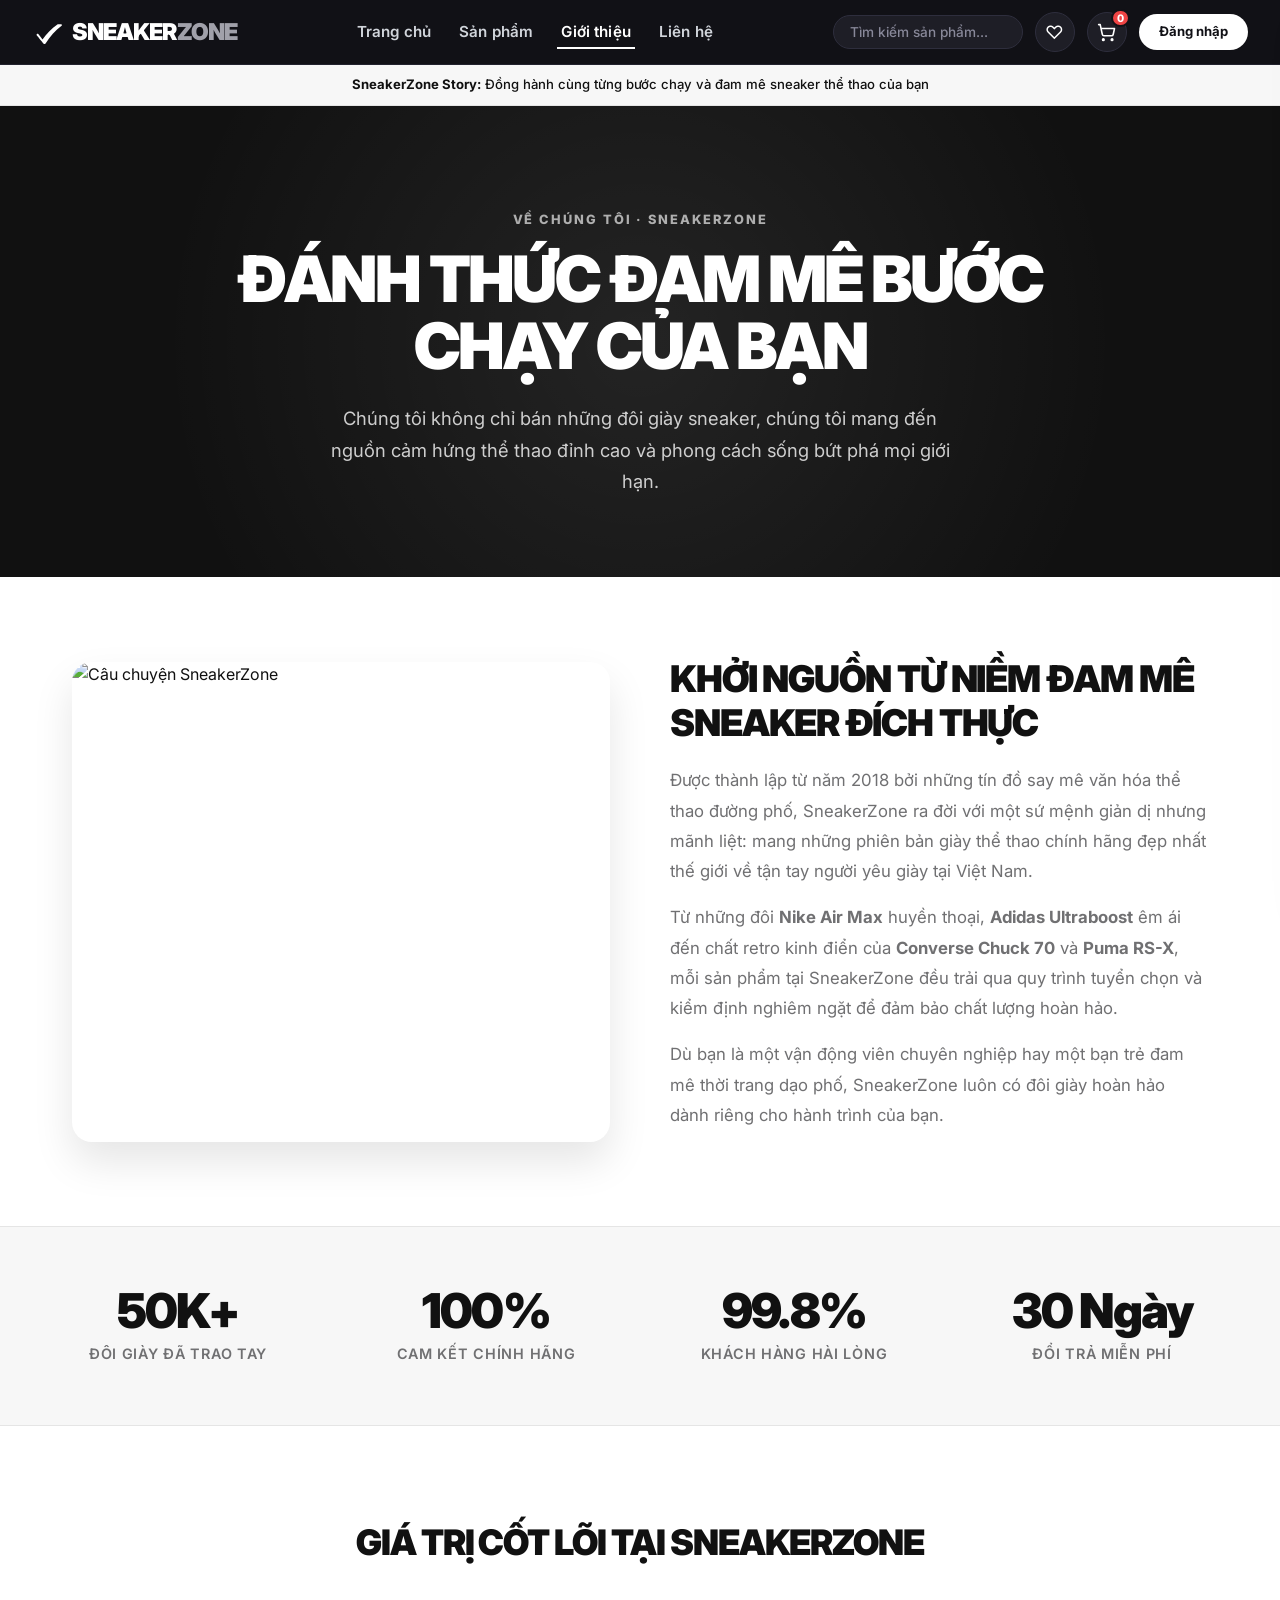
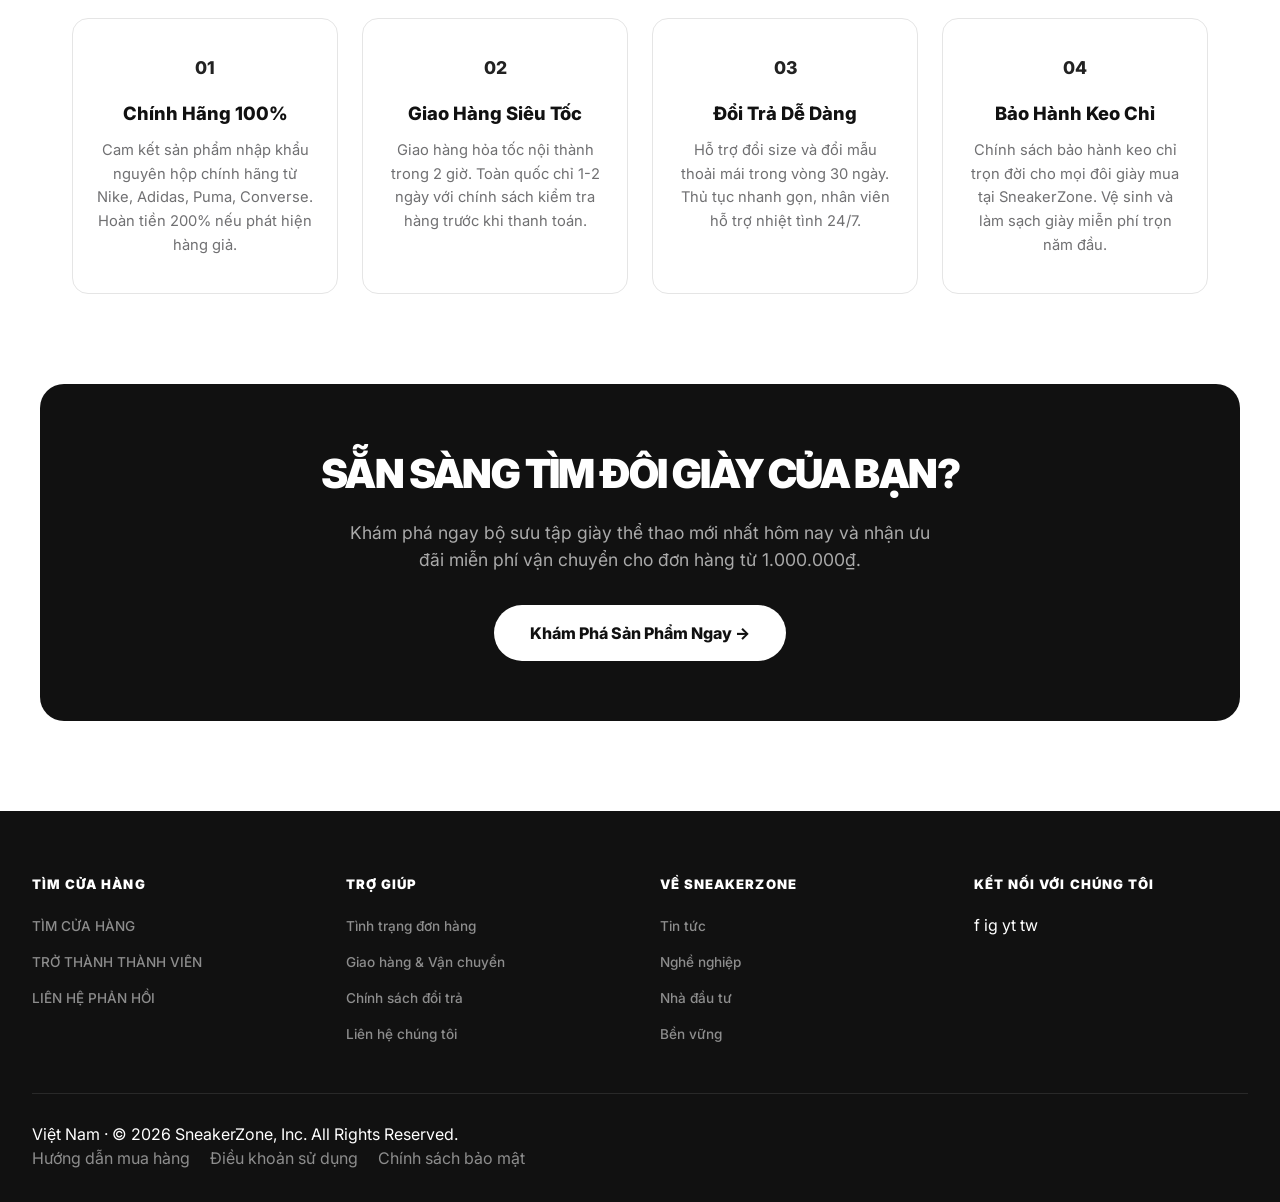
==== commit e84d7474: "Mô tả thay đổi" ====
--- a/about.html
+++ b/about.html
@@ -263,8 +263,12 @@
       </button>
 
       <!-- Cart Button -->
-      <button class="btn-round-action btn-cart-trigger" id="btnOpenCart" title="Giỏ hàng">
-        <span style="font-size:0.75rem; font-weight:700;">GIỎ</span>
+      <button class="btn-round-action btn-cart-trigger" id="btnOpenCart" title="Giỏ hàng" aria-label="Xem giỏ hàng">
+        <svg class="cart-icon" viewBox="0 0 24 24" fill="none" stroke="currentColor" stroke-width="2" stroke-linecap="round" stroke-linejoin="round" aria-hidden="true">
+          <circle cx="8" cy="21" r="1" fill="currentColor"></circle>
+          <circle cx="19" cy="21" r="1" fill="currentColor"></circle>
+          <path d="M2.05 2.05h2l2.66 12.42a2 2 0 0 0 2 1.58h9.78a2 2 0 0 0 1.95-1.57l1.65-7.43H5.12"></path>
+        </svg>
         <span class="cart-badge" id="cartBadge">0</span>
       </button>
 
--- a/style.css
+++ b/style.css
@@ -244,6 +244,8 @@
   border: 1px solid #2e2e3d;
   transition: var(--transition-fast);
   position: relative;
+  cursor: pointer;
+  padding: 0;
 }
 
 .btn-round-action:hover {
@@ -251,6 +253,22 @@
   border-color: #444455;
   color: #ffffff;
   transform: scale(1.05);
+}
+
+.cart-icon {
+  width: 19px;
+  height: 19px;
+  stroke: currentColor;
+  stroke-width: 2;
+  fill: none;
+  stroke-linecap: round;
+  stroke-linejoin: round;
+  pointer-events: none;
+  transition: transform var(--transition-fast);
+}
+
+.btn-round-action:hover .cart-icon {
+  transform: scale(1.1);
 }
 
 .cart-badge {
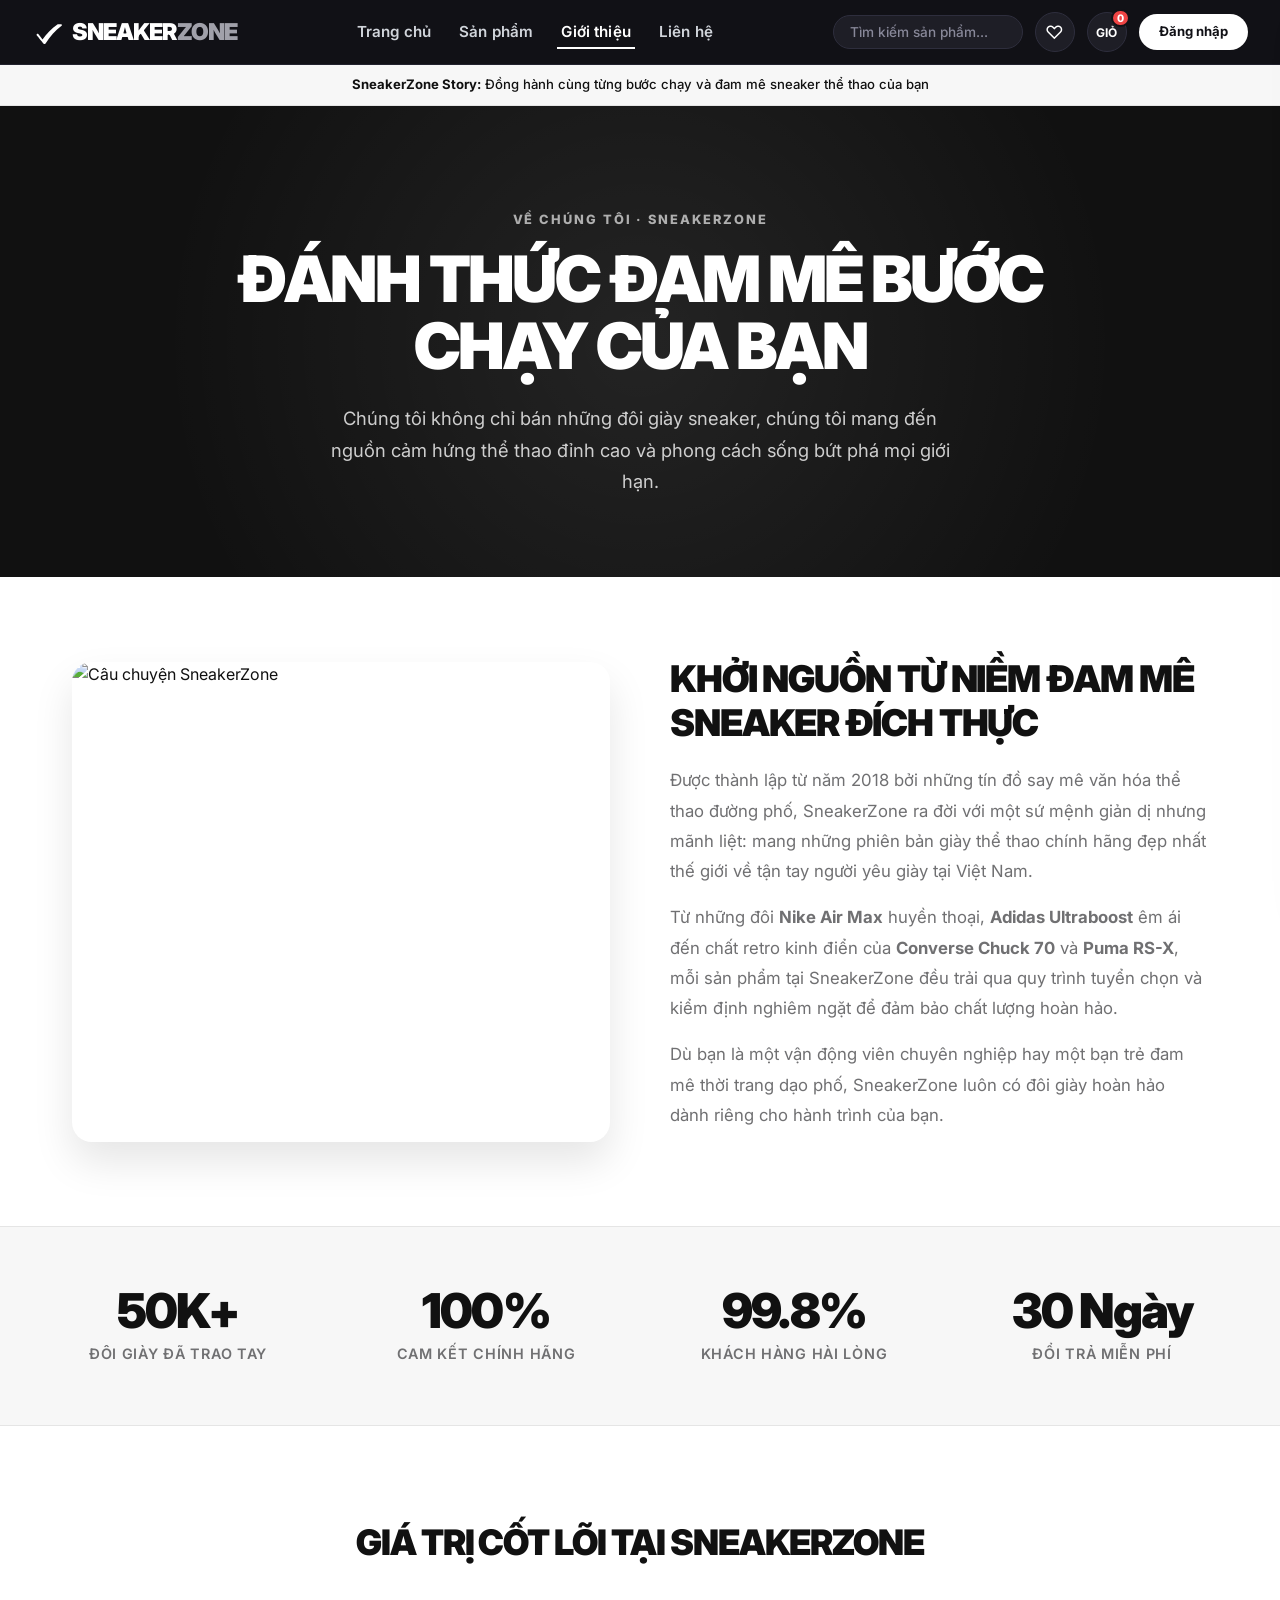
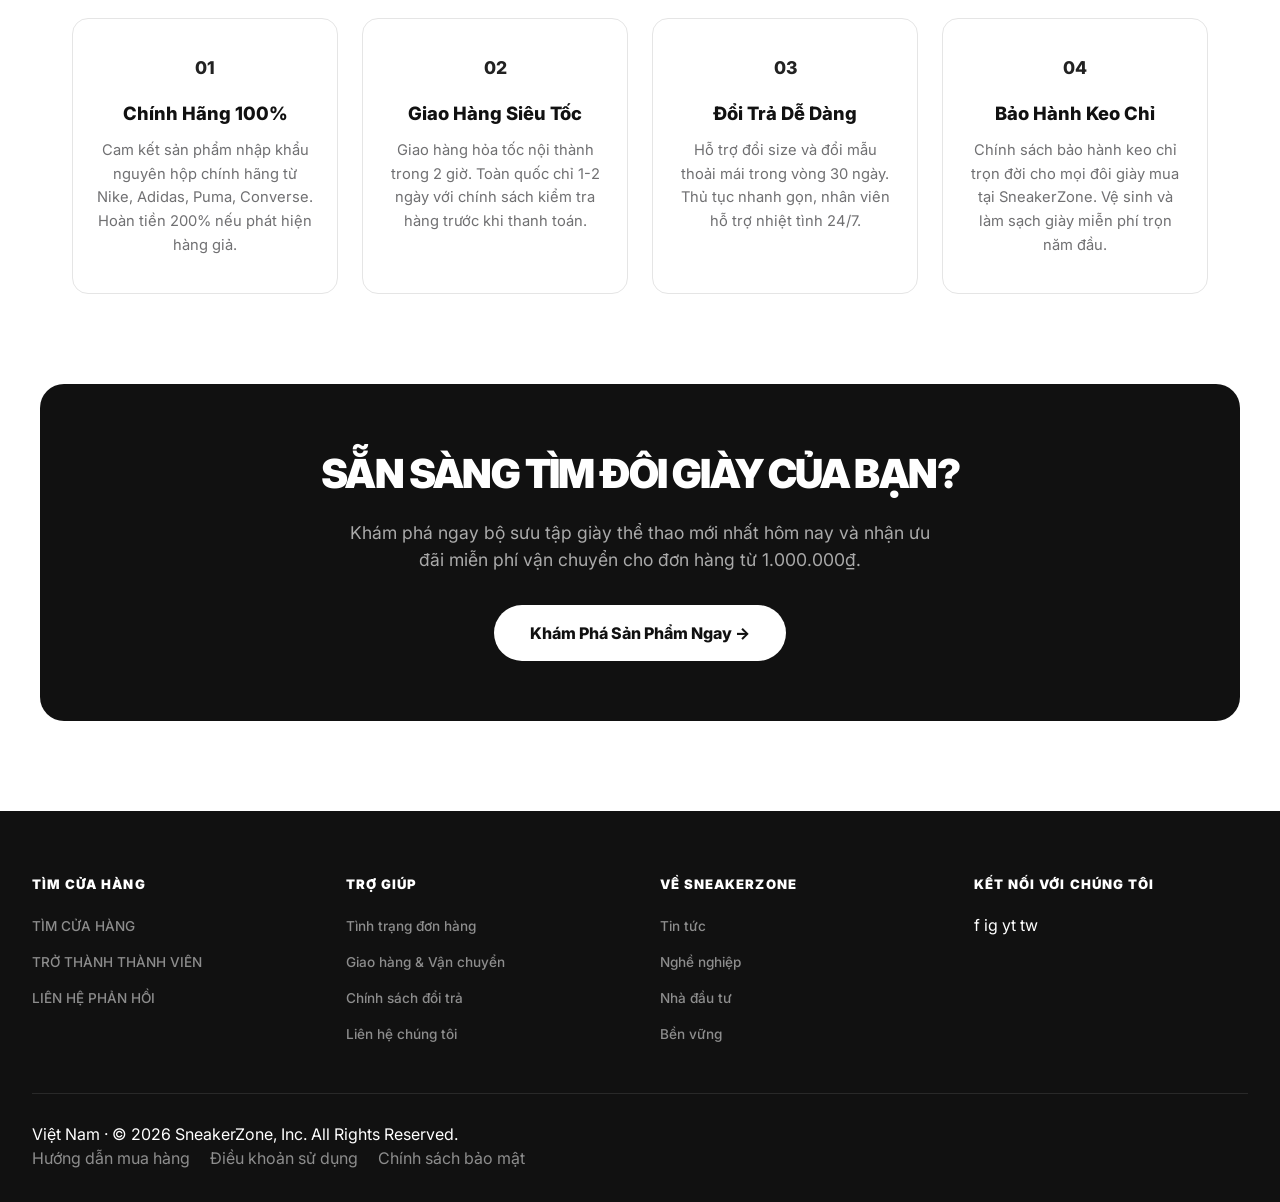
==== commit dc89fa9d: "Mô tả thay đổi" ====
--- a/about.html
+++ b/about.html
@@ -263,12 +263,8 @@
       </button>
 
       <!-- Cart Button -->
-      <button class="btn-round-action btn-cart-trigger" id="btnOpenCart" title="Giỏ hàng" aria-label="Xem giỏ hàng">
-        <svg class="cart-icon" viewBox="0 0 24 24" fill="none" stroke="currentColor" stroke-width="2" stroke-linecap="round" stroke-linejoin="round" aria-hidden="true">
-          <circle cx="8" cy="21" r="1" fill="currentColor"></circle>
-          <circle cx="19" cy="21" r="1" fill="currentColor"></circle>
-          <path d="M2.05 2.05h2l2.66 12.42a2 2 0 0 0 2 1.58h9.78a2 2 0 0 0 1.95-1.57l1.65-7.43H5.12"></path>
-        </svg>
+      <button class="btn-round-action btn-cart-trigger" id="btnOpenCart" title="Giỏ hàng">
+        <span style="font-size:0.75rem; font-weight:700;">GIỎ</span>
         <span class="cart-badge" id="cartBadge">0</span>
       </button>
 
--- a/style.css
+++ b/style.css
@@ -244,8 +244,6 @@
   border: 1px solid #2e2e3d;
   transition: var(--transition-fast);
   position: relative;
-  cursor: pointer;
-  padding: 0;
 }
 
 .btn-round-action:hover {
@@ -253,22 +251,6 @@
   border-color: #444455;
   color: #ffffff;
   transform: scale(1.05);
-}
-
-.cart-icon {
-  width: 19px;
-  height: 19px;
-  stroke: currentColor;
-  stroke-width: 2;
-  fill: none;
-  stroke-linecap: round;
-  stroke-linejoin: round;
-  pointer-events: none;
-  transition: transform var(--transition-fast);
-}
-
-.btn-round-action:hover .cart-icon {
-  transform: scale(1.1);
 }
 
 .cart-badge {
@@ -2798,3 +2780,1077 @@
   }
 }
 
+/* ============================================================
+   15. CART & CHECKOUT PAGE (GIỎ HÀNG & HOÀN TẤT THANH TOÁN)
+   ============================================================ */
+.checkout-page-wrap {
+  background: #fafafa;
+  min-height: calc(100vh - 160px);
+  padding: 32px 0 80px;
+}
+
+.checkout-container {
+  max-width: 1240px;
+  margin: 0 auto;
+  padding: 0 24px;
+}
+
+/* Breadcrumb */
+.checkout-breadcrumb {
+  display: flex;
+  align-items: center;
+  gap: 8px;
+  font-size: 0.88rem;
+  color: var(--gray-600);
+  margin-bottom: 24px;
+}
+.checkout-breadcrumb a:hover {
+  color: var(--black);
+  text-decoration: underline;
+}
+.checkout-breadcrumb .sep {
+  color: var(--gray-400);
+}
+.checkout-breadcrumb .current {
+  color: var(--black);
+  font-weight: 700;
+}
+
+/* Page Header */
+.checkout-header {
+  margin-bottom: 32px;
+}
+.checkout-title {
+  font-size: clamp(1.8rem, 3.5vw, 2.5rem);
+  font-weight: 900;
+  letter-spacing: -0.03em;
+  text-transform: uppercase;
+  color: var(--black);
+  line-height: 1.1;
+  margin-bottom: 8px;
+}
+.checkout-subtitle {
+  color: var(--gray-600);
+  font-size: 0.98rem;
+}
+
+/* Grid Layout */
+.checkout-layout {
+  display: grid;
+  grid-template-columns: 1fr 420px;
+  gap: 36px;
+  align-items: flex-start;
+}
+@media (max-width: 1040px) {
+  .checkout-layout {
+    grid-template-columns: 1fr;
+    gap: 32px;
+  }
+}
+
+/* Cards */
+.checkout-card {
+  background: var(--white);
+  border: 1px solid #ededed;
+  border-radius: 18px;
+  padding: 28px;
+  margin-bottom: 24px;
+  box-shadow: 0 4px 20px rgba(0, 0, 0, 0.02);
+  transition: box-shadow var(--transition-fast);
+}
+.checkout-card:hover {
+  box-shadow: 0 8px 30px rgba(0, 0, 0, 0.04);
+}
+
+.card-head {
+  display: flex;
+  align-items: center;
+  justify-content: space-between;
+  padding-bottom: 18px;
+  margin-bottom: 22px;
+  border-bottom: 1.5px solid var(--gray-50);
+}
+.card-head-left {
+  display: flex;
+  align-items: center;
+  gap: 12px;
+}
+.step-number {
+  width: 32px;
+  height: 32px;
+  border-radius: 50%;
+  background: var(--black);
+  color: var(--white);
+  display: flex;
+  align-items: center;
+  justify-content: center;
+  font-weight: 800;
+  font-size: 0.9rem;
+}
+.card-head h2 {
+  font-size: 1.25rem;
+  font-weight: 800;
+  letter-spacing: -0.02em;
+  color: var(--black);
+  margin: 0;
+}
+.card-head-badge {
+  font-size: 0.8rem;
+  font-weight: 700;
+  background: var(--gray-100);
+  padding: 4px 10px;
+  border-radius: 999px;
+  color: var(--gray-800);
+}
+
+/* Empty Cart State */
+.cart-empty-state {
+  text-align: center;
+  padding: 60px 24px;
+  background: var(--white);
+  border-radius: 18px;
+  border: 1px solid #ededed;
+}
+.empty-cart-icon {
+  width: 90px;
+  height: 90px;
+  margin: 0 auto 20px;
+  border-radius: 50%;
+  background: var(--gray-50);
+  display: flex;
+  align-items: center;
+  justify-content: center;
+  font-size: 2.5rem;
+  color: var(--gray-400);
+}
+.cart-empty-state h3 {
+  font-size: 1.5rem;
+  font-weight: 900;
+  margin-bottom: 10px;
+}
+.cart-empty-state p {
+  color: var(--gray-600);
+  max-width: 420px;
+  margin: 0 auto 24px;
+  font-size: 0.95rem;
+}
+.btn-empty-shop {
+  display: inline-flex;
+  align-items: center;
+  gap: 8px;
+  background: var(--black);
+  color: var(--white);
+  font-weight: 800;
+  font-size: 0.95rem;
+  padding: 14px 32px;
+  border-radius: 999px;
+  transition: transform var(--transition-fast), background var(--transition-fast);
+}
+.btn-empty-shop:hover {
+  background: var(--gray-800);
+  transform: translateY(-2px);
+}
+
+/* Cart Items Table / List in Checkout */
+.cart-items-table {
+  display: flex;
+  flex-direction: column;
+  gap: 16px;
+}
+.cart-row-item {
+  display: grid;
+  grid-template-columns: 88px 1fr auto auto;
+  gap: 20px;
+  align-items: center;
+  padding: 16px;
+  background: #fdfdfd;
+  border: 1px solid #f0f0f0;
+  border-radius: 14px;
+  transition: background var(--transition-fast), border-color var(--transition-fast);
+}
+.cart-row-item:hover {
+  background: #ffffff;
+  border-color: #e0e0e0;
+}
+.cart-thumb-img {
+  width: 88px;
+  height: 88px;
+  object-fit: cover;
+  border-radius: 10px;
+  background: var(--gray-50);
+}
+.cart-item-details {
+  display: flex;
+  flex-direction: column;
+  gap: 6px;
+}
+.cart-item-brand {
+  font-size: 0.75rem;
+  font-weight: 700;
+  text-transform: uppercase;
+  letter-spacing: 0.08em;
+  color: var(--gray-600);
+}
+.cart-item-title {
+  font-size: 1.05rem;
+  font-weight: 800;
+  color: var(--black);
+  line-height: 1.25;
+}
+.cart-item-meta {
+  display: flex;
+  align-items: center;
+  gap: 12px;
+  font-size: 0.85rem;
+  color: var(--gray-600);
+}
+.cart-size-pill {
+  background: var(--gray-100);
+  padding: 2px 8px;
+  border-radius: 6px;
+  font-weight: 600;
+  font-size: 0.8rem;
+}
+.cart-unit-price {
+  font-weight: 700;
+  color: var(--black);
+}
+
+/* Quantity Control Box */
+.cart-qty-box {
+  display: inline-flex;
+  align-items: center;
+  background: var(--gray-50);
+  border: 1px solid var(--gray-200);
+  border-radius: 999px;
+  padding: 3px 6px;
+  gap: 4px;
+}
+.btn-qty-action {
+  width: 28px;
+  height: 28px;
+  border-radius: 50%;
+  display: flex;
+  align-items: center;
+  justify-content: center;
+  font-weight: 800;
+  font-size: 1rem;
+  background: var(--white);
+  color: var(--black);
+  border: 1px solid transparent;
+  transition: background var(--transition-fast), color var(--transition-fast);
+}
+.btn-qty-action:hover {
+  background: var(--black);
+  color: var(--white);
+}
+.input-qty-val {
+  width: 36px;
+  text-align: center;
+  font-weight: 800;
+  font-size: 0.95rem;
+  border: none;
+  background: transparent;
+  color: var(--black);
+}
+.input-qty-val:focus {
+  outline: none;
+}
+
+/* Subtotal & Delete */
+.cart-item-right {
+  display: flex;
+  flex-direction: column;
+  align-items: flex-end;
+  gap: 8px;
+}
+.cart-subtotal-val {
+  font-size: 1.15rem;
+  font-weight: 900;
+  color: var(--black);
+}
+.btn-delete-item {
+  color: var(--gray-400);
+  padding: 6px;
+  border-radius: 8px;
+  display: inline-flex;
+  align-items: center;
+  gap: 4px;
+  font-size: 0.82rem;
+  font-weight: 600;
+  transition: color var(--transition-fast), background var(--transition-fast);
+}
+.btn-delete-item:hover {
+  color: var(--danger);
+  background: #fef2f2;
+}
+
+/* Cart Table Footer Actions */
+.cart-footer-bar {
+  display: flex;
+  align-items: center;
+  justify-content: space-between;
+  margin-top: 20px;
+  padding-top: 18px;
+  border-top: 1px solid #f0f0f0;
+  flex-wrap: wrap;
+  gap: 12px;
+}
+.btn-link-action {
+  font-size: 0.9rem;
+  font-weight: 700;
+  color: var(--gray-600);
+  display: inline-flex;
+  align-items: center;
+  gap: 6px;
+  transition: color var(--transition-fast);
+}
+.btn-link-action:hover {
+  color: var(--black);
+}
+.btn-clear-all {
+  color: var(--gray-600);
+  font-size: 0.85rem;
+  font-weight: 600;
+  padding: 6px 12px;
+  border-radius: 8px;
+  border: 1px solid var(--gray-200);
+  transition: all var(--transition-fast);
+}
+.btn-clear-all:hover {
+  color: var(--danger);
+  border-color: var(--danger);
+  background: #fff5f5;
+}
+
+/* Voucher Promo Box */
+.voucher-section {
+  background: #f8fafc;
+  border: 1px dashed #cbd5e1;
+  border-radius: 14px;
+  padding: 18px 20px;
+  margin-top: 22px;
+}
+.voucher-title {
+  font-size: 0.88rem;
+  font-weight: 800;
+  text-transform: uppercase;
+  letter-spacing: 0.05em;
+  color: var(--gray-800);
+  margin-bottom: 12px;
+  display: flex;
+  align-items: center;
+  gap: 8px;
+}
+.voucher-input-group {
+  display: flex;
+  gap: 10px;
+}
+.voucher-input {
+  flex: 1;
+  padding: 12px 16px;
+  border: 1.5px solid #e2e8f0;
+  border-radius: 999px;
+  font-size: 0.9rem;
+  font-weight: 700;
+  text-transform: uppercase;
+  background: var(--white);
+  transition: border-color var(--transition-fast);
+}
+.voucher-input:focus {
+  outline: none;
+  border-color: var(--black);
+}
+.btn-apply-voucher {
+  padding: 12px 24px;
+  background: var(--black);
+  color: var(--white);
+  font-weight: 800;
+  font-size: 0.88rem;
+  border-radius: 999px;
+  transition: background var(--transition-fast);
+}
+.btn-apply-voucher:hover {
+  background: var(--gray-800);
+}
+.voucher-tags-row {
+  display: flex;
+  flex-wrap: wrap;
+  gap: 8px;
+  margin-top: 12px;
+  align-items: center;
+}
+.voucher-hint {
+  font-size: 0.78rem;
+  color: var(--gray-600);
+  font-weight: 600;
+}
+.voucher-pill {
+  font-size: 0.75rem;
+  font-weight: 800;
+  background: var(--white);
+  border: 1px solid #cbd5e1;
+  padding: 4px 10px;
+  border-radius: 6px;
+  cursor: pointer;
+  color: #0f172a;
+  transition: all var(--transition-fast);
+}
+.voucher-pill:hover {
+  border-color: var(--black);
+  background: var(--black);
+  color: var(--white);
+}
+.voucher-applied-banner {
+  display: flex;
+  align-items: center;
+  justify-content: space-between;
+  background: #ecfdf5;
+  border: 1px solid #6ee7b7;
+  padding: 10px 16px;
+  border-radius: 10px;
+  margin-top: 12px;
+  font-size: 0.85rem;
+  color: #065f46;
+  font-weight: 700;
+}
+.btn-remove-voucher {
+  color: #991b1b;
+  font-weight: 800;
+  font-size: 0.8rem;
+  text-decoration: underline;
+  cursor: pointer;
+}
+
+/* Customer Form (Thông tin khách đặt hàng) */
+.user-auto-alert {
+  display: flex;
+  align-items: center;
+  gap: 10px;
+  background: #f1f5f9;
+  border-left: 4px solid var(--black);
+  padding: 12px 16px;
+  border-radius: 8px;
+  margin-bottom: 22px;
+  font-size: 0.88rem;
+  color: #334155;
+}
+.user-auto-alert strong {
+  color: var(--black);
+}
+
+.checkout-form-grid {
+  display: grid;
+  grid-template-columns: 1fr 1fr;
+  gap: 18px;
+}
+@media (max-width: 640px) {
+  .checkout-form-grid {
+    grid-template-columns: 1fr;
+  }
+}
+.checkout-form-full {
+  grid-column: 1 / -1;
+}
+.form-field {
+  display: flex;
+  flex-direction: column;
+  gap: 6px;
+}
+.form-field label {
+  font-size: 0.85rem;
+  font-weight: 700;
+  color: #1e293b;
+}
+.form-field label .req {
+  color: var(--danger);
+}
+.field-input,
+.field-select,
+.field-textarea {
+  width: 100%;
+  padding: 13px 16px;
+  background: #f8fafc;
+  border: 1.5px solid #e2e8f0;
+  border-radius: 10px;
+  font-size: 0.92rem;
+  color: #0f172a;
+  transition: all var(--transition-fast);
+}
+.field-input:focus,
+.field-select:focus,
+.field-textarea:focus {
+  outline: none;
+  background: #ffffff;
+  border-color: var(--black);
+  box-shadow: 0 0 0 3px rgba(17, 17, 17, 0.08);
+}
+.field-input.has-error,
+.field-select.has-error,
+.field-textarea.has-error {
+  border-color: var(--danger);
+  background: #fff5f5;
+}
+.field-error-text {
+  font-size: 0.78rem;
+  color: var(--danger);
+  font-weight: 600;
+  display: none;
+}
+.field-error-text.show {
+  display: block;
+}
+
+/* Shipping & Payment Options */
+.options-selector-grid {
+  display: flex;
+  flex-direction: column;
+  gap: 12px;
+  margin-top: 14px;
+}
+.option-select-card {
+  display: flex;
+  align-items: center;
+  gap: 14px;
+  padding: 16px 20px;
+  border: 1.5px solid #e2e8f0;
+  border-radius: 12px;
+  background: #ffffff;
+  cursor: pointer;
+  transition: all var(--transition-fast);
+  position: relative;
+}
+.option-select-card:hover {
+  border-color: #cbd5e1;
+  background: #fdfdfd;
+}
+.option-select-card.active {
+  border-color: var(--black);
+  background: #fcfcfc;
+  box-shadow: 0 2px 10px rgba(0, 0, 0, 0.05);
+}
+.option-radio-input {
+  width: 20px;
+  height: 20px;
+  accent-color: var(--black);
+  cursor: pointer;
+}
+.option-icon-box {
+  width: 42px;
+  height: 42px;
+  border-radius: 10px;
+  background: var(--gray-50);
+  display: flex;
+  align-items: center;
+  justify-content: center;
+  font-size: 1.25rem;
+}
+.option-details {
+  flex: 1;
+}
+.option-title {
+  font-weight: 800;
+  font-size: 0.95rem;
+  color: var(--black);
+  margin-bottom: 2px;
+}
+.option-desc {
+  font-size: 0.82rem;
+  color: var(--gray-600);
+}
+.option-price-tag {
+  font-weight: 800;
+  font-size: 0.95rem;
+  color: var(--black);
+}
+
+/* VietQR Bank Info Preview Box */
+.vietqr-box-preview {
+  margin-top: 14px;
+  padding: 18px 20px;
+  background: #f8fafc;
+  border: 1.5px dashed #94a3b8;
+  border-radius: 14px;
+  display: flex;
+  gap: 20px;
+  align-items: center;
+}
+@media (max-width: 600px) {
+  .vietqr-box-preview {
+    flex-direction: column;
+    text-align: center;
+  }
+}
+.vietqr-code-img {
+  width: 130px;
+  height: 130px;
+  object-fit: contain;
+  background: var(--white);
+  padding: 6px;
+  border-radius: 10px;
+  border: 1px solid #e2e8f0;
+}
+.vietqr-bank-details {
+  flex: 1;
+  display: flex;
+  flex-direction: column;
+  gap: 6px;
+  font-size: 0.88rem;
+}
+.vietqr-bank-details .bank-name-label {
+  font-weight: 800;
+  font-size: 0.95rem;
+  color: #0f172a;
+}
+.vietqr-row {
+  display: flex;
+  gap: 8px;
+}
+.vietqr-row span:first-child {
+  color: #64748b;
+  min-width: 90px;
+}
+.vietqr-row strong {
+  color: #0f172a;
+}
+
+/* ============================================================
+   ORDER SUMMARY SIDEBAR (CỘT PHẢI - HOÀN TẤT THANH TOÁN)
+   ============================================================ */
+.checkout-summary-wrap {
+  position: sticky;
+  top: 90px;
+}
+.summary-card {
+  background: var(--white);
+  border: 1px solid #ededed;
+  border-radius: 18px;
+  padding: 26px;
+  box-shadow: 0 4px 25px rgba(0, 0, 0, 0.03);
+}
+.summary-header {
+  font-size: 1.25rem;
+  font-weight: 900;
+  letter-spacing: -0.02em;
+  padding-bottom: 16px;
+  margin-bottom: 20px;
+  border-bottom: 1.5px solid var(--gray-100);
+}
+
+/* Mini Item List */
+.summary-mini-list {
+  display: flex;
+  flex-direction: column;
+  gap: 12px;
+  max-height: 240px;
+  overflow-y: auto;
+  padding-right: 6px;
+  margin-bottom: 20px;
+}
+.summary-mini-item {
+  display: flex;
+  align-items: center;
+  gap: 12px;
+  font-size: 0.88rem;
+}
+.summary-mini-thumb {
+  width: 48px;
+  height: 48px;
+  object-fit: cover;
+  border-radius: 8px;
+  background: var(--gray-50);
+}
+.summary-mini-info {
+  flex: 1;
+}
+.summary-mini-name {
+  font-weight: 700;
+  color: var(--black);
+  white-space: nowrap;
+  overflow: hidden;
+  text-overflow: ellipsis;
+  max-width: 190px;
+}
+.summary-mini-qty {
+  font-size: 0.78rem;
+  color: var(--gray-600);
+}
+.summary-mini-price {
+  font-weight: 800;
+  color: var(--black);
+}
+
+/* Calculation Lines */
+.summary-calc-rows {
+  display: flex;
+  flex-direction: column;
+  gap: 12px;
+  padding-top: 16px;
+  border-top: 1px solid #f0f0f0;
+  margin-bottom: 20px;
+}
+.calc-row {
+  display: flex;
+  justify-content: space-between;
+  align-items: center;
+  font-size: 0.92rem;
+  color: var(--gray-600);
+}
+.calc-row.discount-row {
+  color: #059669;
+  font-weight: 700;
+}
+.calc-row-total {
+  display: flex;
+  justify-content: space-between;
+  align-items: baseline;
+  padding-top: 16px;
+  border-top: 2px solid var(--black);
+  margin-top: 6px;
+}
+.calc-row-total span:first-child {
+  font-size: 1.05rem;
+  font-weight: 900;
+  color: var(--black);
+  text-transform: uppercase;
+}
+.calc-total-num {
+  font-size: 1.7rem;
+  font-weight: 900;
+  letter-spacing: -0.02em;
+  color: var(--black);
+}
+
+/* Complete Checkout Button */
+.btn-submit-order {
+  width: 100%;
+  padding: 18px 24px;
+  background: var(--black);
+  color: var(--white);
+  border-radius: 999px;
+  font-size: 1rem;
+  font-weight: 900;
+  letter-spacing: 0.04em;
+  text-transform: uppercase;
+  display: flex;
+  align-items: center;
+  justify-content: center;
+  gap: 10px;
+  transition: all var(--transition-fast);
+  box-shadow: 0 4px 14px rgba(0, 0, 0, 0.15);
+}
+.btn-submit-order:hover {
+  background: #262626;
+  transform: translateY(-2px);
+  box-shadow: 0 8px 20px rgba(0, 0, 0, 0.22);
+}
+.btn-submit-order:disabled {
+  background: var(--gray-400);
+  cursor: not-allowed;
+  transform: none;
+  box-shadow: none;
+}
+
+/* Spinner */
+.spinner-btn {
+  width: 20px;
+  height: 20px;
+  border: 3px solid rgba(255, 255, 255, 0.3);
+  border-radius: 50%;
+  border-top-color: #ffffff;
+  animation: spin 0.8s linear infinite;
+  display: none;
+}
+@keyframes spin {
+  to { transform: rotate(360deg); }
+}
+
+/* Trust Perks in Sidebar */
+.summary-trust-perks {
+  margin-top: 22px;
+  padding-top: 20px;
+  border-top: 1px solid #f0f0f0;
+  display: flex;
+  flex-direction: column;
+  gap: 10px;
+}
+.trust-perk-item {
+  display: flex;
+  align-items: center;
+  gap: 10px;
+  font-size: 0.82rem;
+  color: #475569;
+}
+.trust-perk-icon {
+  font-size: 1rem;
+  color: #0f172a;
+}
+
+/* ============================================================
+   ORDER SUCCESS MODAL (XÁC NHẬN HOÀN TẤT THANH TOÁN)
+   ============================================================ */
+.order-success-overlay {
+  position: fixed;
+  top: 0;
+  left: 0;
+  right: 0;
+  bottom: 0;
+  background: rgba(0, 0, 0, 0.65);
+  backdrop-filter: blur(4px);
+  z-index: 9999;
+  display: flex;
+  align-items: center;
+  justify-content: center;
+  padding: 20px;
+  opacity: 0;
+  visibility: hidden;
+  transition: all 0.3s ease;
+}
+.order-success-overlay.open {
+  opacity: 1;
+  visibility: visible;
+}
+.order-success-modal {
+  background: var(--white);
+  border-radius: 24px;
+  max-width: 680px;
+  width: 100%;
+  max-height: 90vh;
+  overflow-y: auto;
+  padding: 36px 32px;
+  box-shadow: 0 25px 60px rgba(0, 0, 0, 0.25);
+  transform: scale(0.92);
+  transition: transform 0.3s cubic-bezier(0.34, 1.56, 0.64, 1);
+  text-align: center;
+}
+.order-success-overlay.open .order-success-modal {
+  transform: scale(1);
+}
+
+.success-icon-wrap {
+  width: 76px;
+  height: 76px;
+  background: #10b981;
+  color: var(--white);
+  border-radius: 50%;
+  display: flex;
+  align-items: center;
+  justify-content: center;
+  font-size: 2.2rem;
+  font-weight: 900;
+  margin: 0 auto 18px;
+  box-shadow: 0 10px 25px rgba(16, 185, 129, 0.35);
+  animation: popInSuccess 0.5s cubic-bezier(0.175, 0.885, 0.32, 1.275);
+}
+@keyframes popInSuccess {
+  0% { transform: scale(0); }
+  70% { transform: scale(1.15); }
+  100% { transform: scale(1); }
+}
+
+.success-modal-title {
+  font-size: 1.8rem;
+  font-weight: 900;
+  letter-spacing: -0.03em;
+  text-transform: uppercase;
+  color: var(--black);
+  margin-bottom: 8px;
+}
+.success-modal-sub {
+  color: var(--gray-600);
+  font-size: 0.95rem;
+  max-width: 460px;
+  margin: 0 auto 24px;
+}
+
+/* Order Details Card in Modal */
+.order-receipt-card {
+  background: #f8fafc;
+  border: 1px solid #e2e8f0;
+  border-radius: 16px;
+  padding: 20px;
+  text-align: left;
+  margin-bottom: 24px;
+}
+.receipt-row-top {
+  display: flex;
+  justify-content: space-between;
+  align-items: center;
+  padding-bottom: 14px;
+  border-bottom: 1px solid #e2e8f0;
+  margin-bottom: 14px;
+}
+.receipt-order-id {
+  font-size: 1rem;
+  font-weight: 900;
+  color: var(--black);
+}
+.btn-copy-code {
+  font-size: 0.78rem;
+  font-weight: 700;
+  padding: 4px 10px;
+  border-radius: 6px;
+  border: 1px solid #cbd5e1;
+  background: var(--white);
+  cursor: pointer;
+  transition: all var(--transition-fast);
+}
+.btn-copy-code:hover {
+  background: var(--black);
+  color: var(--white);
+}
+.receipt-grid-info {
+  display: grid;
+  grid-template-columns: 1fr 1fr;
+  gap: 12px;
+  font-size: 0.86rem;
+  margin-bottom: 16px;
+}
+@media (max-width: 520px) {
+  .receipt-grid-info {
+    grid-template-columns: 1fr;
+  }
+}
+.receipt-info-item span {
+  color: #64748b;
+  display: block;
+  font-size: 0.78rem;
+  margin-bottom: 2px;
+}
+.receipt-info-item strong {
+  color: #0f172a;
+}
+
+/* Items in Receipt */
+.receipt-items-list {
+  border-top: 1px solid #e2e8f0;
+  padding-top: 14px;
+  display: flex;
+  flex-direction: column;
+  gap: 8px;
+}
+.receipt-item-line {
+  display: flex;
+  justify-content: space-between;
+  font-size: 0.88rem;
+}
+.receipt-total-line {
+  display: flex;
+  justify-content: space-between;
+  align-items: center;
+  padding-top: 12px;
+  border-top: 1.5px solid #0f172a;
+  margin-top: 8px;
+  font-size: 1.1rem;
+  font-weight: 900;
+  color: #0f172a;
+}
+
+/* QR Code Section inside Modal */
+.modal-vietqr-card {
+  background: #eff6ff;
+  border: 1.5px solid #bfdbfe;
+  border-radius: 14px;
+  padding: 16px 20px;
+  display: flex;
+  align-items: center;
+  gap: 18px;
+  text-align: left;
+  margin-bottom: 24px;
+}
+@media (max-width: 520px) {
+  .modal-vietqr-card {
+    flex-direction: column;
+    text-align: center;
+  }
+}
+.modal-vietqr-img {
+  width: 120px;
+  height: 120px;
+  object-fit: contain;
+  background: var(--white);
+  border-radius: 8px;
+  padding: 4px;
+}
+
+/* Modal Action Buttons */
+.modal-actions-group {
+  display: flex;
+  gap: 12px;
+  justify-content: center;
+  flex-wrap: wrap;
+}
+.btn-print-receipt {
+  padding: 13px 24px;
+  background: var(--white);
+  color: var(--black);
+  border: 1.5px solid var(--black);
+  font-weight: 800;
+  font-size: 0.9rem;
+  border-radius: 999px;
+  transition: all var(--transition-fast);
+}
+.btn-print-receipt:hover {
+  background: var(--gray-50);
+}
+.btn-continue-shopping {
+  padding: 13px 28px;
+  background: var(--black);
+  color: var(--white);
+  font-weight: 800;
+  font-size: 0.9rem;
+  border-radius: 999px;
+  transition: all var(--transition-fast);
+}
+.btn-continue-shopping:hover {
+  background: var(--gray-800);
+}
+
+/* ============================================================
+   ADMIN ORDERS TAB STYLING
+   ============================================================ */
+.order-status-badge {
+  display: inline-block;
+  padding: 4px 10px;
+  border-radius: 999px;
+  font-size: 0.76rem;
+  font-weight: 800;
+  text-transform: uppercase;
+}
+.order-status-pending {
+  background: #fef3c7;
+  color: #92400e;
+}
+.order-status-processing {
+  background: #e0e7ff;
+  color: #3730a3;
+}
+.order-status-shipping {
+  background: #e0f2fe;
+  color: #0369a1;
+}
+.order-status-completed {
+  background: #d1fae5;
+  color: #065f46;
+}
+.order-status-cancelled {
+  background: #fee2e2;
+  color: #991b1b;
+}
+
+@media print {
+  body * {
+    visibility: hidden;
+  }
+  .order-receipt-card,
+  .order-receipt-card * {
+    visibility: visible;
+  }
+  .order-receipt-card {
+    position: absolute;
+    left: 0;
+    top: 0;
+    width: 100%;
+  }
+}
+
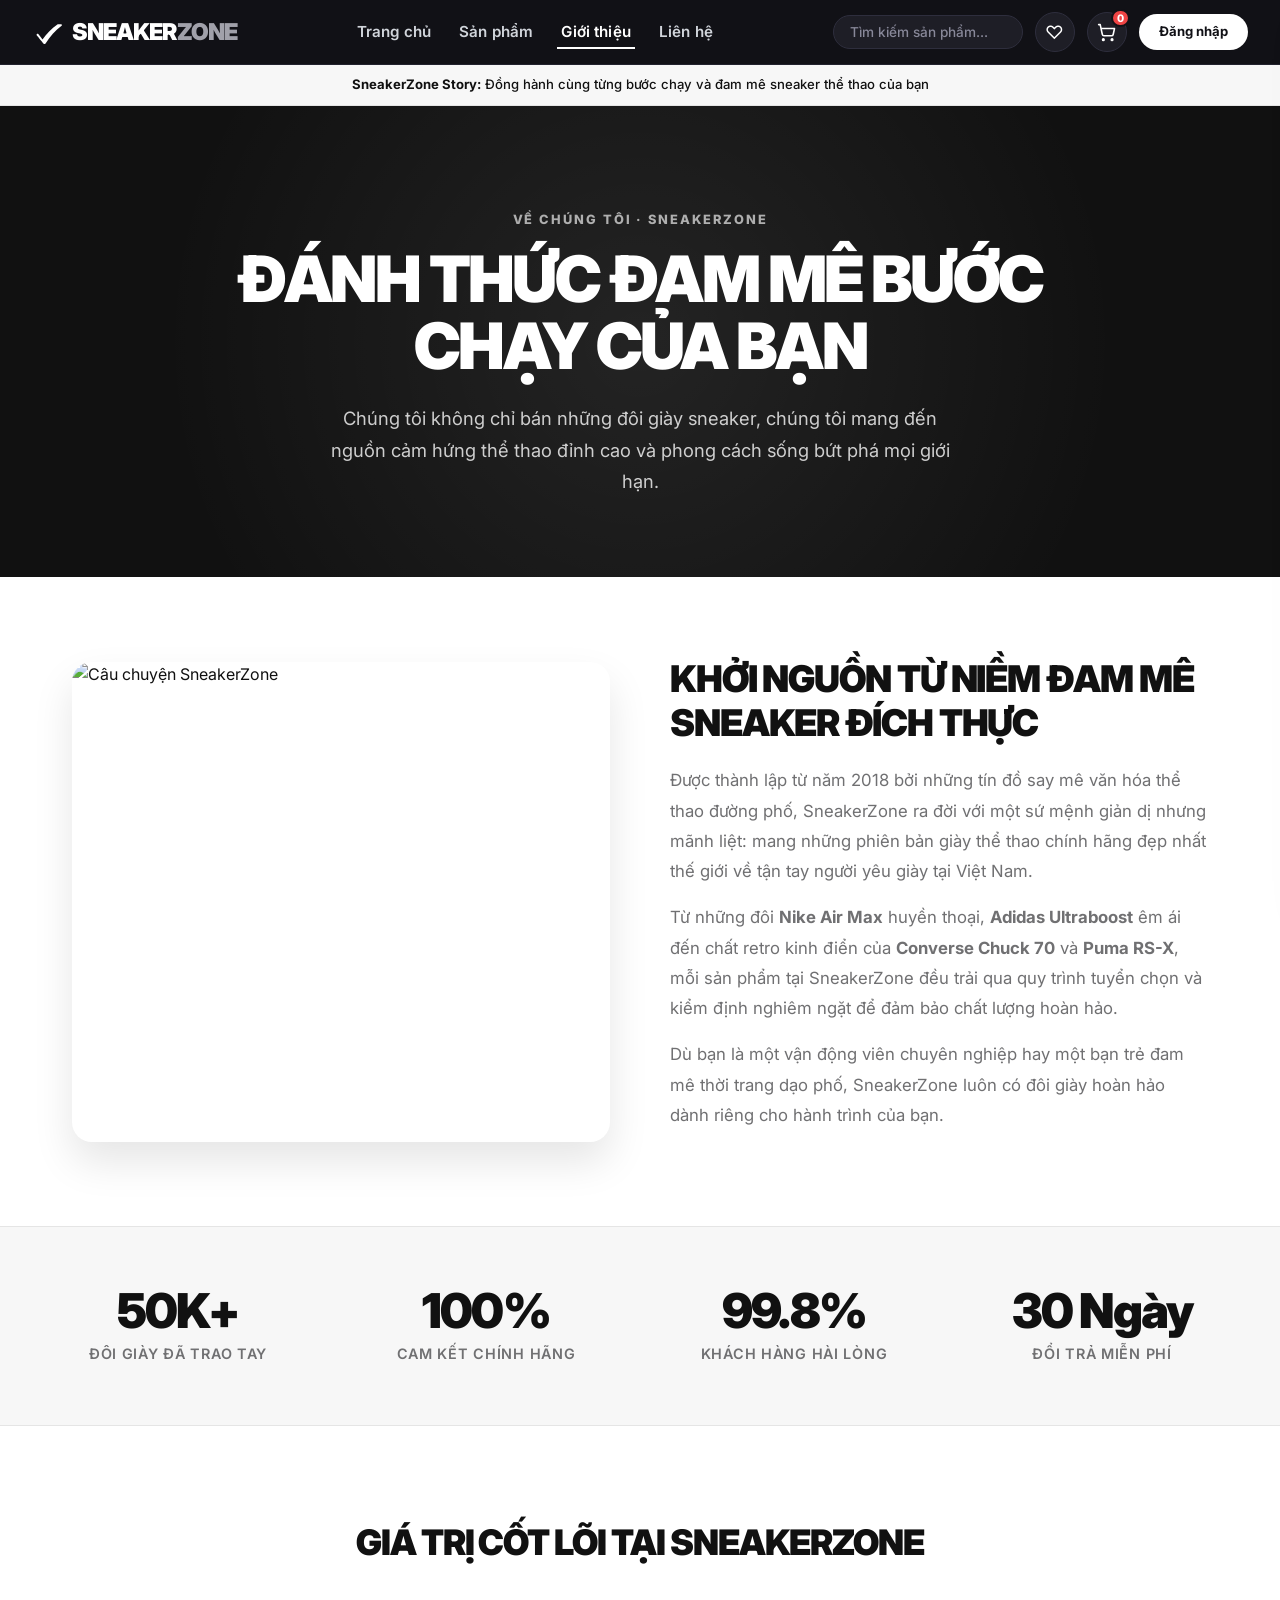
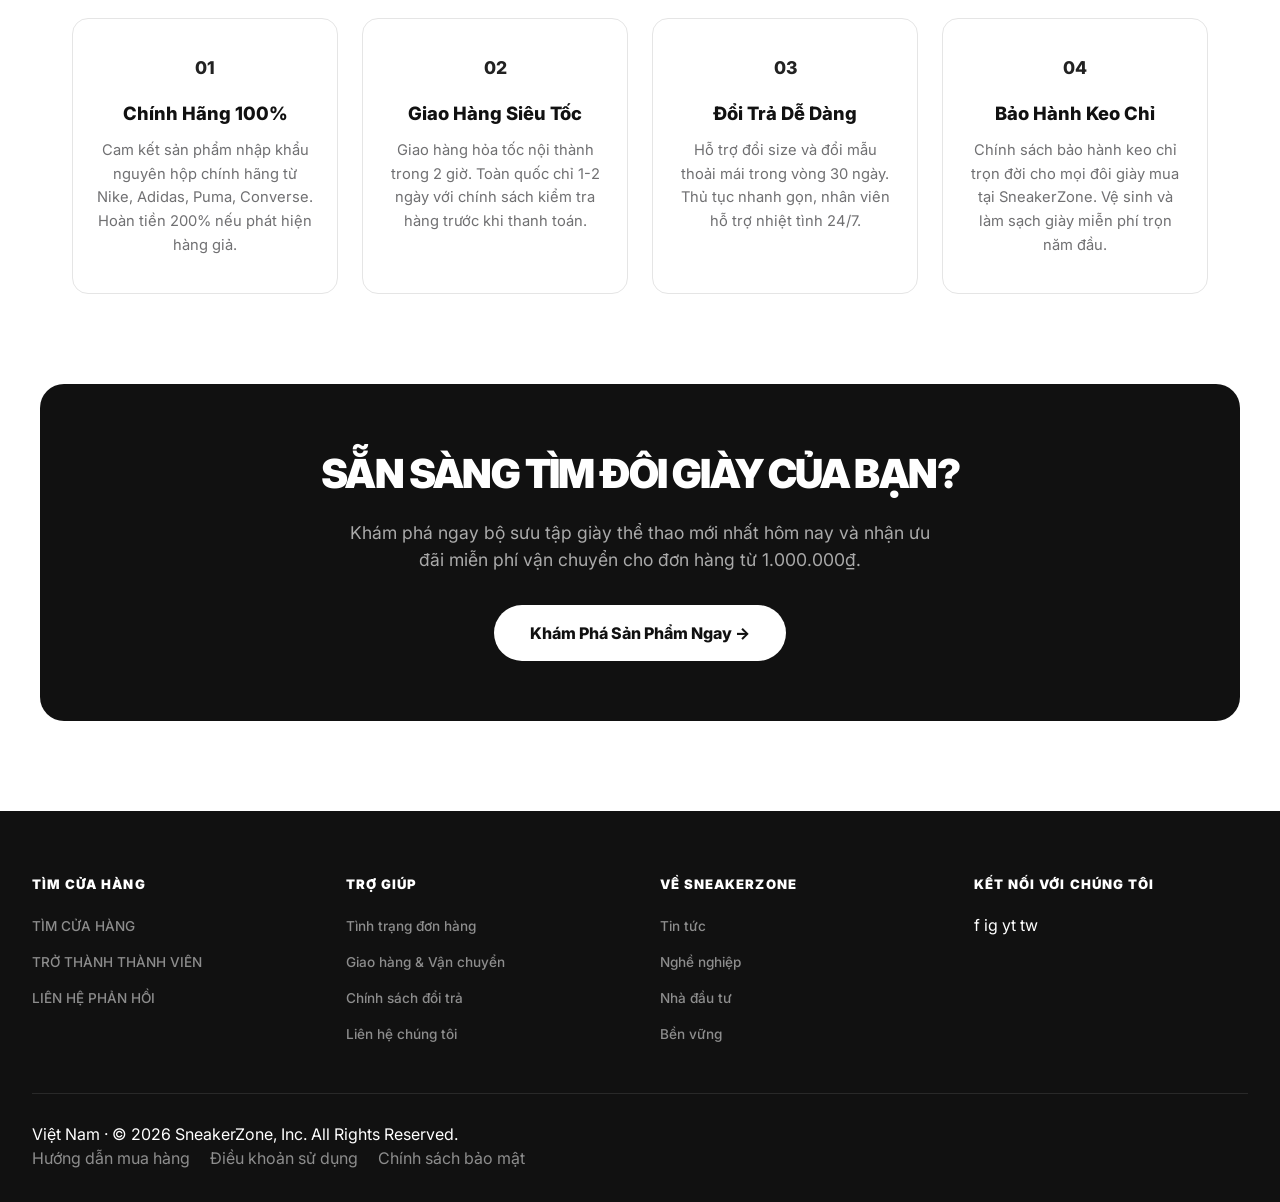
==== commit f2248aa0: "feat: them chuc nang gio hang 3 buoc - cart.html, checkout.html, modal dat hang thanh cong" ====
--- a/about.html
+++ b/about.html
@@ -263,8 +263,12 @@
       </button>
 
       <!-- Cart Button -->
-      <button class="btn-round-action btn-cart-trigger" id="btnOpenCart" title="Giỏ hàng">
-        <span style="font-size:0.75rem; font-weight:700;">GIỎ</span>
+      <button class="btn-round-action btn-cart-trigger" id="btnOpenCart" title="Giỏ hàng" aria-label="Xem giỏ hàng">
+        <svg class="cart-icon" viewBox="0 0 24 24" fill="none" stroke="currentColor" stroke-width="2" stroke-linecap="round" stroke-linejoin="round" aria-hidden="true">
+          <circle cx="8" cy="21" r="1" fill="currentColor"></circle>
+          <circle cx="19" cy="21" r="1" fill="currentColor"></circle>
+          <path d="M2.05 2.05h2l2.66 12.42a2 2 0 0 0 2 1.58h9.78a2 2 0 0 0 1.95-1.57l1.65-7.43H5.12"></path>
+        </svg>
         <span class="cart-badge" id="cartBadge">0</span>
       </button>
 
--- a/style.css
+++ b/style.css
@@ -244,6 +244,8 @@
   border: 1px solid #2e2e3d;
   transition: var(--transition-fast);
   position: relative;
+  cursor: pointer;
+  padding: 0;
 }
 
 .btn-round-action:hover {
@@ -251,6 +253,22 @@
   border-color: #444455;
   color: #ffffff;
   transform: scale(1.05);
+}
+
+.cart-icon {
+  width: 19px;
+  height: 19px;
+  stroke: currentColor;
+  stroke-width: 2;
+  fill: none;
+  stroke-linecap: round;
+  stroke-linejoin: round;
+  pointer-events: none;
+  transition: transform var(--transition-fast);
+}
+
+.btn-round-action:hover .cart-icon {
+  transform: scale(1.1);
 }
 
 .cart-badge {
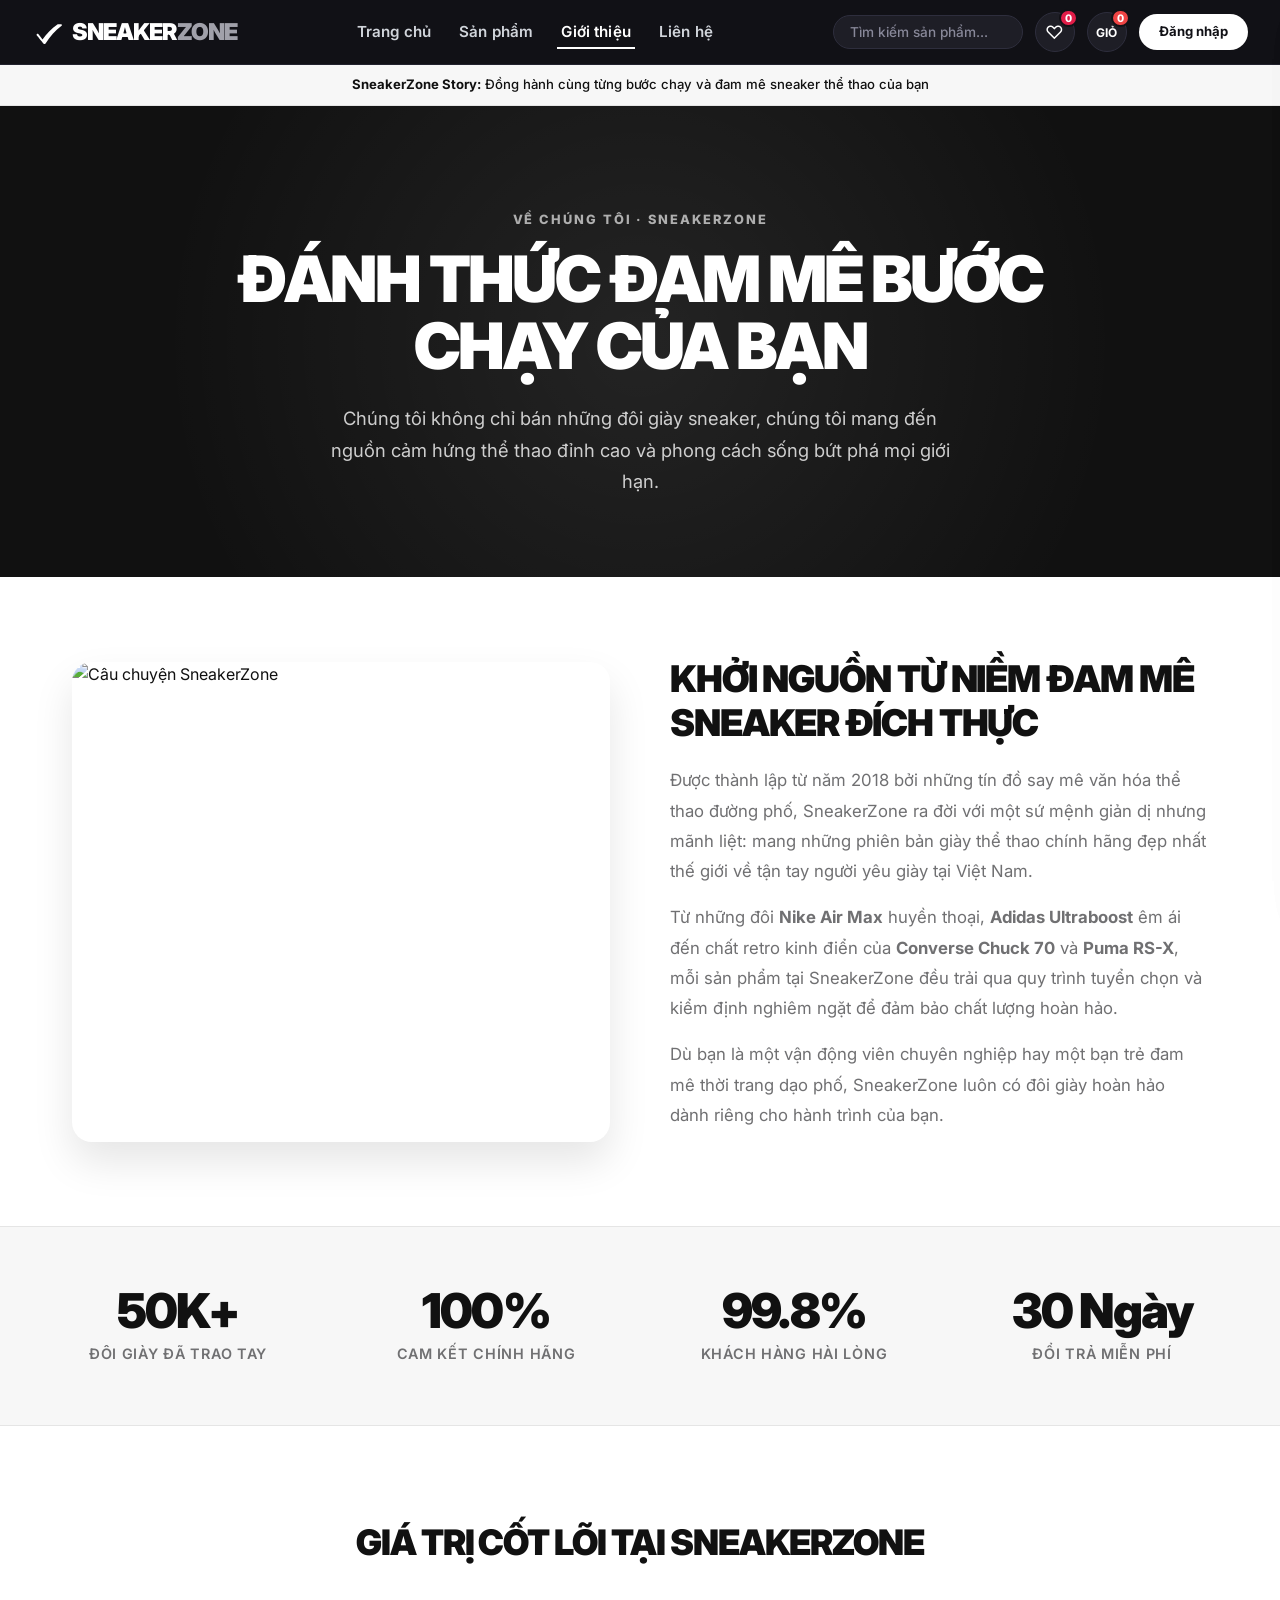
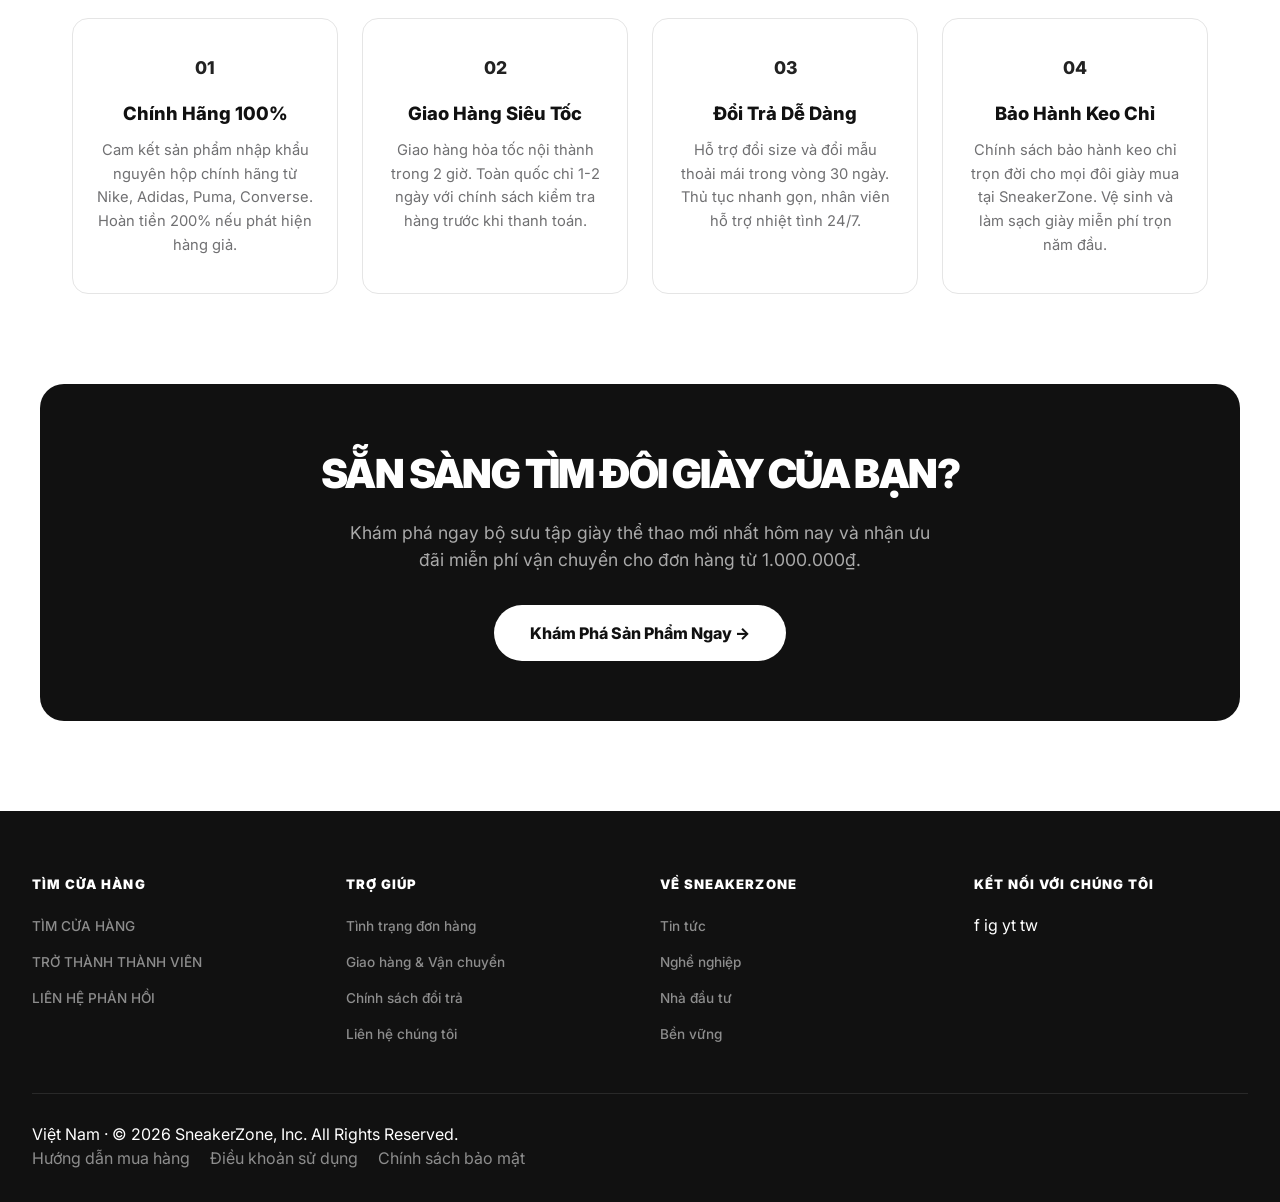
==== commit e205dd3c: "làm lại luồng yêu thích, bổ sung, liên kết lại với nhau" ====
--- a/about.html
+++ b/about.html
@@ -258,17 +258,14 @@
       </div>
 
       <!-- Wishlist Button -->
-      <button class="btn-round-action" title="Mục yêu thích" onclick="showToast('Danh sách Yêu thích của bạn')">
-        ♡
+      <button class="btn-round-action btn-wishlist-trigger" id="btnOpenWishlist" title="Mục yêu thích">
+        <span style="font-size:1.15rem; line-height:1;">♡</span>
+        <span class="cart-badge wishlist-badge" id="wishlistBadge">0</span>
       </button>
 
       <!-- Cart Button -->
-      <button class="btn-round-action btn-cart-trigger" id="btnOpenCart" title="Giỏ hàng" aria-label="Xem giỏ hàng">
-        <svg class="cart-icon" viewBox="0 0 24 24" fill="none" stroke="currentColor" stroke-width="2" stroke-linecap="round" stroke-linejoin="round" aria-hidden="true">
-          <circle cx="8" cy="21" r="1" fill="currentColor"></circle>
-          <circle cx="19" cy="21" r="1" fill="currentColor"></circle>
-          <path d="M2.05 2.05h2l2.66 12.42a2 2 0 0 0 2 1.58h9.78a2 2 0 0 0 1.95-1.57l1.65-7.43H5.12"></path>
-        </svg>
+      <button class="btn-round-action btn-cart-trigger" id="btnOpenCart" title="Giỏ hàng">
+        <span style="font-size:0.75rem; font-weight:700;">GIỎ</span>
         <span class="cart-badge" id="cartBadge">0</span>
       </button>
 
@@ -305,6 +302,25 @@
     <button class="btn-checkout" id="btnCheckout">Thanh toán ngay →</button>
   </div>
 </aside>
+
+<!-- ========== WISHLIST SIDEBAR ========== -->
+<div class="cart-overlay wishlist-overlay" id="wishlistOverlay"></div>
+<aside class="cart-sidebar wishlist-sidebar" id="wishlistSidebar">
+  <div class="cart-header">
+    <h3>Mục yêu thích (<span id="wishlistCountHeader">0</span>)</h3>
+    <button class="btn-close-cart" id="btnCloseWishlist" title="Đóng">✕</button>
+  </div>
+  <div class="cart-items" id="wishlistItemsContainer"></div>
+  <div class="cart-footer" id="wishlistFooter" style="display:none;">
+    <button class="btn-primary" id="btnAddAllWishlistToCart" style="width:100%; justify-content:center; padding:14px; margin-bottom:10px;">
+      + Thêm tất cả vào giỏ hàng
+    </button>
+    <button class="btn-clear-wishlist" id="btnClearWishlist" style="width:100%; padding:10px; background:transparent; border:1px solid var(--gray-200); border-radius:var(--radius-pill); font-weight:700; color:var(--gray-600); cursor:pointer;">
+      Xóa tất cả yêu thích
+    </button>
+  </div>
+</aside>
+
 
 <!-- ========== ABOUT HERO ========== -->
 <section class="about-hero">
--- a/style.css
+++ b/style.css
@@ -244,8 +244,6 @@
   border: 1px solid #2e2e3d;
   transition: var(--transition-fast);
   position: relative;
-  cursor: pointer;
-  padding: 0;
 }
 
 .btn-round-action:hover {
@@ -253,22 +251,6 @@
   border-color: #444455;
   color: #ffffff;
   transform: scale(1.05);
-}
-
-.cart-icon {
-  width: 19px;
-  height: 19px;
-  stroke: currentColor;
-  stroke-width: 2;
-  fill: none;
-  stroke-linecap: round;
-  stroke-linejoin: round;
-  pointer-events: none;
-  transition: transform var(--transition-fast);
-}
-
-.btn-round-action:hover .cart-icon {
-  transform: scale(1.1);
 }
 
 .cart-badge {
@@ -922,6 +904,81 @@
   background: var(--white);
   transform: scale(1.1);
 }
+
+.product-wishlist.active {
+  color: #e11d48 !important;
+  background: #ffffff;
+  box-shadow: 0 4px 12px rgba(225, 29, 72, 0.2);
+}
+
+/* Wishlist Badge on Header */
+.wishlist-badge {
+  background: #e11d48 !important;
+}
+
+/* Detail Page Wishlist Button */
+.btn-wishlist-detail {
+  width: 100%;
+  padding: 15px;
+  background: #ffffff;
+  color: #0f172a;
+  border: 1.5px solid #e2e8f0;
+  border-radius: 30px;
+  font-weight: 800;
+  font-size: 1rem;
+  cursor: pointer;
+  transition: all 0.25s;
+  display: flex;
+  align-items: center;
+  justify-content: center;
+  gap: 8px;
+}
+
+.btn-wishlist-detail:hover {
+  border-color: #e11d48;
+  color: #e11d48;
+  background: #fff1f2;
+}
+
+.btn-wishlist-detail.active {
+  border-color: #e11d48;
+  background: #fff1f2;
+  color: #e11d48;
+}
+
+/* Wishlist Sidebar & Overlay */
+.wishlist-sidebar {
+  position: fixed;
+  top: 0;
+  right: -480px;
+  width: 440px;
+  height: 100vh;
+  background: var(--white);
+  border-left: 1px solid var(--gray-100);
+  z-index: 2001;
+  display: flex;
+  flex-direction: column;
+  transition: right 0.35s cubic-bezier(0.4, 0, 0.2, 1);
+  box-shadow: var(--shadow-lg);
+}
+
+.wishlist-sidebar.open {
+  right: 0;
+}
+
+.wishlist-overlay {
+  position: fixed;
+  inset: 0;
+  z-index: 2000;
+  background: rgba(0,0,0,0.5);
+  backdrop-filter: blur(4px);
+  display: none;
+}
+
+.wishlist-overlay.open {
+  display: block;
+}
+
 
 /* Size Chips – slide up on hover */
 .product-sizes {
@@ -2798,1077 +2855,3 @@
   }
 }
 
-/* ============================================================
-   15. CART & CHECKOUT PAGE (GIỎ HÀNG & HOÀN TẤT THANH TOÁN)
-   ============================================================ */
-.checkout-page-wrap {
-  background: #fafafa;
-  min-height: calc(100vh - 160px);
-  padding: 32px 0 80px;
-}
-
-.checkout-container {
-  max-width: 1240px;
-  margin: 0 auto;
-  padding: 0 24px;
-}
-
-/* Breadcrumb */
-.checkout-breadcrumb {
-  display: flex;
-  align-items: center;
-  gap: 8px;
-  font-size: 0.88rem;
-  color: var(--gray-600);
-  margin-bottom: 24px;
-}
-.checkout-breadcrumb a:hover {
-  color: var(--black);
-  text-decoration: underline;
-}
-.checkout-breadcrumb .sep {
-  color: var(--gray-400);
-}
-.checkout-breadcrumb .current {
-  color: var(--black);
-  font-weight: 700;
-}
-
-/* Page Header */
-.checkout-header {
-  margin-bottom: 32px;
-}
-.checkout-title {
-  font-size: clamp(1.8rem, 3.5vw, 2.5rem);
-  font-weight: 900;
-  letter-spacing: -0.03em;
-  text-transform: uppercase;
-  color: var(--black);
-  line-height: 1.1;
-  margin-bottom: 8px;
-}
-.checkout-subtitle {
-  color: var(--gray-600);
-  font-size: 0.98rem;
-}
-
-/* Grid Layout */
-.checkout-layout {
-  display: grid;
-  grid-template-columns: 1fr 420px;
-  gap: 36px;
-  align-items: flex-start;
-}
-@media (max-width: 1040px) {
-  .checkout-layout {
-    grid-template-columns: 1fr;
-    gap: 32px;
-  }
-}
-
-/* Cards */
-.checkout-card {
-  background: var(--white);
-  border: 1px solid #ededed;
-  border-radius: 18px;
-  padding: 28px;
-  margin-bottom: 24px;
-  box-shadow: 0 4px 20px rgba(0, 0, 0, 0.02);
-  transition: box-shadow var(--transition-fast);
-}
-.checkout-card:hover {
-  box-shadow: 0 8px 30px rgba(0, 0, 0, 0.04);
-}
-
-.card-head {
-  display: flex;
-  align-items: center;
-  justify-content: space-between;
-  padding-bottom: 18px;
-  margin-bottom: 22px;
-  border-bottom: 1.5px solid var(--gray-50);
-}
-.card-head-left {
-  display: flex;
-  align-items: center;
-  gap: 12px;
-}
-.step-number {
-  width: 32px;
-  height: 32px;
-  border-radius: 50%;
-  background: var(--black);
-  color: var(--white);
-  display: flex;
-  align-items: center;
-  justify-content: center;
-  font-weight: 800;
-  font-size: 0.9rem;
-}
-.card-head h2 {
-  font-size: 1.25rem;
-  font-weight: 800;
-  letter-spacing: -0.02em;
-  color: var(--black);
-  margin: 0;
-}
-.card-head-badge {
-  font-size: 0.8rem;
-  font-weight: 700;
-  background: var(--gray-100);
-  padding: 4px 10px;
-  border-radius: 999px;
-  color: var(--gray-800);
-}
-
-/* Empty Cart State */
-.cart-empty-state {
-  text-align: center;
-  padding: 60px 24px;
-  background: var(--white);
-  border-radius: 18px;
-  border: 1px solid #ededed;
-}
-.empty-cart-icon {
-  width: 90px;
-  height: 90px;
-  margin: 0 auto 20px;
-  border-radius: 50%;
-  background: var(--gray-50);
-  display: flex;
-  align-items: center;
-  justify-content: center;
-  font-size: 2.5rem;
-  color: var(--gray-400);
-}
-.cart-empty-state h3 {
-  font-size: 1.5rem;
-  font-weight: 900;
-  margin-bottom: 10px;
-}
-.cart-empty-state p {
-  color: var(--gray-600);
-  max-width: 420px;
-  margin: 0 auto 24px;
-  font-size: 0.95rem;
-}
-.btn-empty-shop {
-  display: inline-flex;
-  align-items: center;
-  gap: 8px;
-  background: var(--black);
-  color: var(--white);
-  font-weight: 800;
-  font-size: 0.95rem;
-  padding: 14px 32px;
-  border-radius: 999px;
-  transition: transform var(--transition-fast), background var(--transition-fast);
-}
-.btn-empty-shop:hover {
-  background: var(--gray-800);
-  transform: translateY(-2px);
-}
-
-/* Cart Items Table / List in Checkout */
-.cart-items-table {
-  display: flex;
-  flex-direction: column;
-  gap: 16px;
-}
-.cart-row-item {
-  display: grid;
-  grid-template-columns: 88px 1fr auto auto;
-  gap: 20px;
-  align-items: center;
-  padding: 16px;
-  background: #fdfdfd;
-  border: 1px solid #f0f0f0;
-  border-radius: 14px;
-  transition: background var(--transition-fast), border-color var(--transition-fast);
-}
-.cart-row-item:hover {
-  background: #ffffff;
-  border-color: #e0e0e0;
-}
-.cart-thumb-img {
-  width: 88px;
-  height: 88px;
-  object-fit: cover;
-  border-radius: 10px;
-  background: var(--gray-50);
-}
-.cart-item-details {
-  display: flex;
-  flex-direction: column;
-  gap: 6px;
-}
-.cart-item-brand {
-  font-size: 0.75rem;
-  font-weight: 700;
-  text-transform: uppercase;
-  letter-spacing: 0.08em;
-  color: var(--gray-600);
-}
-.cart-item-title {
-  font-size: 1.05rem;
-  font-weight: 800;
-  color: var(--black);
-  line-height: 1.25;
-}
-.cart-item-meta {
-  display: flex;
-  align-items: center;
-  gap: 12px;
-  font-size: 0.85rem;
-  color: var(--gray-600);
-}
-.cart-size-pill {
-  background: var(--gray-100);
-  padding: 2px 8px;
-  border-radius: 6px;
-  font-weight: 600;
-  font-size: 0.8rem;
-}
-.cart-unit-price {
-  font-weight: 700;
-  color: var(--black);
-}
-
-/* Quantity Control Box */
-.cart-qty-box {
-  display: inline-flex;
-  align-items: center;
-  background: var(--gray-50);
-  border: 1px solid var(--gray-200);
-  border-radius: 999px;
-  padding: 3px 6px;
-  gap: 4px;
-}
-.btn-qty-action {
-  width: 28px;
-  height: 28px;
-  border-radius: 50%;
-  display: flex;
-  align-items: center;
-  justify-content: center;
-  font-weight: 800;
-  font-size: 1rem;
-  background: var(--white);
-  color: var(--black);
-  border: 1px solid transparent;
-  transition: background var(--transition-fast), color var(--transition-fast);
-}
-.btn-qty-action:hover {
-  background: var(--black);
-  color: var(--white);
-}
-.input-qty-val {
-  width: 36px;
-  text-align: center;
-  font-weight: 800;
-  font-size: 0.95rem;
-  border: none;
-  background: transparent;
-  color: var(--black);
-}
-.input-qty-val:focus {
-  outline: none;
-}
-
-/* Subtotal & Delete */
-.cart-item-right {
-  display: flex;
-  flex-direction: column;
-  align-items: flex-end;
-  gap: 8px;
-}
-.cart-subtotal-val {
-  font-size: 1.15rem;
-  font-weight: 900;
-  color: var(--black);
-}
-.btn-delete-item {
-  color: var(--gray-400);
-  padding: 6px;
-  border-radius: 8px;
-  display: inline-flex;
-  align-items: center;
-  gap: 4px;
-  font-size: 0.82rem;
-  font-weight: 600;
-  transition: color var(--transition-fast), background var(--transition-fast);
-}
-.btn-delete-item:hover {
-  color: var(--danger);
-  background: #fef2f2;
-}
-
-/* Cart Table Footer Actions */
-.cart-footer-bar {
-  display: flex;
-  align-items: center;
-  justify-content: space-between;
-  margin-top: 20px;
-  padding-top: 18px;
-  border-top: 1px solid #f0f0f0;
-  flex-wrap: wrap;
-  gap: 12px;
-}
-.btn-link-action {
-  font-size: 0.9rem;
-  font-weight: 700;
-  color: var(--gray-600);
-  display: inline-flex;
-  align-items: center;
-  gap: 6px;
-  transition: color var(--transition-fast);
-}
-.btn-link-action:hover {
-  color: var(--black);
-}
-.btn-clear-all {
-  color: var(--gray-600);
-  font-size: 0.85rem;
-  font-weight: 600;
-  padding: 6px 12px;
-  border-radius: 8px;
-  border: 1px solid var(--gray-200);
-  transition: all var(--transition-fast);
-}
-.btn-clear-all:hover {
-  color: var(--danger);
-  border-color: var(--danger);
-  background: #fff5f5;
-}
-
-/* Voucher Promo Box */
-.voucher-section {
-  background: #f8fafc;
-  border: 1px dashed #cbd5e1;
-  border-radius: 14px;
-  padding: 18px 20px;
-  margin-top: 22px;
-}
-.voucher-title {
-  font-size: 0.88rem;
-  font-weight: 800;
-  text-transform: uppercase;
-  letter-spacing: 0.05em;
-  color: var(--gray-800);
-  margin-bottom: 12px;
-  display: flex;
-  align-items: center;
-  gap: 8px;
-}
-.voucher-input-group {
-  display: flex;
-  gap: 10px;
-}
-.voucher-input {
-  flex: 1;
-  padding: 12px 16px;
-  border: 1.5px solid #e2e8f0;
-  border-radius: 999px;
-  font-size: 0.9rem;
-  font-weight: 700;
-  text-transform: uppercase;
-  background: var(--white);
-  transition: border-color var(--transition-fast);
-}
-.voucher-input:focus {
-  outline: none;
-  border-color: var(--black);
-}
-.btn-apply-voucher {
-  padding: 12px 24px;
-  background: var(--black);
-  color: var(--white);
-  font-weight: 800;
-  font-size: 0.88rem;
-  border-radius: 999px;
-  transition: background var(--transition-fast);
-}
-.btn-apply-voucher:hover {
-  background: var(--gray-800);
-}
-.voucher-tags-row {
-  display: flex;
-  flex-wrap: wrap;
-  gap: 8px;
-  margin-top: 12px;
-  align-items: center;
-}
-.voucher-hint {
-  font-size: 0.78rem;
-  color: var(--gray-600);
-  font-weight: 600;
-}
-.voucher-pill {
-  font-size: 0.75rem;
-  font-weight: 800;
-  background: var(--white);
-  border: 1px solid #cbd5e1;
-  padding: 4px 10px;
-  border-radius: 6px;
-  cursor: pointer;
-  color: #0f172a;
-  transition: all var(--transition-fast);
-}
-.voucher-pill:hover {
-  border-color: var(--black);
-  background: var(--black);
-  color: var(--white);
-}
-.voucher-applied-banner {
-  display: flex;
-  align-items: center;
-  justify-content: space-between;
-  background: #ecfdf5;
-  border: 1px solid #6ee7b7;
-  padding: 10px 16px;
-  border-radius: 10px;
-  margin-top: 12px;
-  font-size: 0.85rem;
-  color: #065f46;
-  font-weight: 700;
-}
-.btn-remove-voucher {
-  color: #991b1b;
-  font-weight: 800;
-  font-size: 0.8rem;
-  text-decoration: underline;
-  cursor: pointer;
-}
-
-/* Customer Form (Thông tin khách đặt hàng) */
-.user-auto-alert {
-  display: flex;
-  align-items: center;
-  gap: 10px;
-  background: #f1f5f9;
-  border-left: 4px solid var(--black);
-  padding: 12px 16px;
-  border-radius: 8px;
-  margin-bottom: 22px;
-  font-size: 0.88rem;
-  color: #334155;
-}
-.user-auto-alert strong {
-  color: var(--black);
-}
-
-.checkout-form-grid {
-  display: grid;
-  grid-template-columns: 1fr 1fr;
-  gap: 18px;
-}
-@media (max-width: 640px) {
-  .checkout-form-grid {
-    grid-template-columns: 1fr;
-  }
-}
-.checkout-form-full {
-  grid-column: 1 / -1;
-}
-.form-field {
-  display: flex;
-  flex-direction: column;
-  gap: 6px;
-}
-.form-field label {
-  font-size: 0.85rem;
-  font-weight: 700;
-  color: #1e293b;
-}
-.form-field label .req {
-  color: var(--danger);
-}
-.field-input,
-.field-select,
-.field-textarea {
-  width: 100%;
-  padding: 13px 16px;
-  background: #f8fafc;
-  border: 1.5px solid #e2e8f0;
-  border-radius: 10px;
-  font-size: 0.92rem;
-  color: #0f172a;
-  transition: all var(--transition-fast);
-}
-.field-input:focus,
-.field-select:focus,
-.field-textarea:focus {
-  outline: none;
-  background: #ffffff;
-  border-color: var(--black);
-  box-shadow: 0 0 0 3px rgba(17, 17, 17, 0.08);
-}
-.field-input.has-error,
-.field-select.has-error,
-.field-textarea.has-error {
-  border-color: var(--danger);
-  background: #fff5f5;
-}
-.field-error-text {
-  font-size: 0.78rem;
-  color: var(--danger);
-  font-weight: 600;
-  display: none;
-}
-.field-error-text.show {
-  display: block;
-}
-
-/* Shipping & Payment Options */
-.options-selector-grid {
-  display: flex;
-  flex-direction: column;
-  gap: 12px;
-  margin-top: 14px;
-}
-.option-select-card {
-  display: flex;
-  align-items: center;
-  gap: 14px;
-  padding: 16px 20px;
-  border: 1.5px solid #e2e8f0;
-  border-radius: 12px;
-  background: #ffffff;
-  cursor: pointer;
-  transition: all var(--transition-fast);
-  position: relative;
-}
-.option-select-card:hover {
-  border-color: #cbd5e1;
-  background: #fdfdfd;
-}
-.option-select-card.active {
-  border-color: var(--black);
-  background: #fcfcfc;
-  box-shadow: 0 2px 10px rgba(0, 0, 0, 0.05);
-}
-.option-radio-input {
-  width: 20px;
-  height: 20px;
-  accent-color: var(--black);
-  cursor: pointer;
-}
-.option-icon-box {
-  width: 42px;
-  height: 42px;
-  border-radius: 10px;
-  background: var(--gray-50);
-  display: flex;
-  align-items: center;
-  justify-content: center;
-  font-size: 1.25rem;
-}
-.option-details {
-  flex: 1;
-}
-.option-title {
-  font-weight: 800;
-  font-size: 0.95rem;
-  color: var(--black);
-  margin-bottom: 2px;
-}
-.option-desc {
-  font-size: 0.82rem;
-  color: var(--gray-600);
-}
-.option-price-tag {
-  font-weight: 800;
-  font-size: 0.95rem;
-  color: var(--black);
-}
-
-/* VietQR Bank Info Preview Box */
-.vietqr-box-preview {
-  margin-top: 14px;
-  padding: 18px 20px;
-  background: #f8fafc;
-  border: 1.5px dashed #94a3b8;
-  border-radius: 14px;
-  display: flex;
-  gap: 20px;
-  align-items: center;
-}
-@media (max-width: 600px) {
-  .vietqr-box-preview {
-    flex-direction: column;
-    text-align: center;
-  }
-}
-.vietqr-code-img {
-  width: 130px;
-  height: 130px;
-  object-fit: contain;
-  background: var(--white);
-  padding: 6px;
-  border-radius: 10px;
-  border: 1px solid #e2e8f0;
-}
-.vietqr-bank-details {
-  flex: 1;
-  display: flex;
-  flex-direction: column;
-  gap: 6px;
-  font-size: 0.88rem;
-}
-.vietqr-bank-details .bank-name-label {
-  font-weight: 800;
-  font-size: 0.95rem;
-  color: #0f172a;
-}
-.vietqr-row {
-  display: flex;
-  gap: 8px;
-}
-.vietqr-row span:first-child {
-  color: #64748b;
-  min-width: 90px;
-}
-.vietqr-row strong {
-  color: #0f172a;
-}
-
-/* ============================================================
-   ORDER SUMMARY SIDEBAR (CỘT PHẢI - HOÀN TẤT THANH TOÁN)
-   ============================================================ */
-.checkout-summary-wrap {
-  position: sticky;
-  top: 90px;
-}
-.summary-card {
-  background: var(--white);
-  border: 1px solid #ededed;
-  border-radius: 18px;
-  padding: 26px;
-  box-shadow: 0 4px 25px rgba(0, 0, 0, 0.03);
-}
-.summary-header {
-  font-size: 1.25rem;
-  font-weight: 900;
-  letter-spacing: -0.02em;
-  padding-bottom: 16px;
-  margin-bottom: 20px;
-  border-bottom: 1.5px solid var(--gray-100);
-}
-
-/* Mini Item List */
-.summary-mini-list {
-  display: flex;
-  flex-direction: column;
-  gap: 12px;
-  max-height: 240px;
-  overflow-y: auto;
-  padding-right: 6px;
-  margin-bottom: 20px;
-}
-.summary-mini-item {
-  display: flex;
-  align-items: center;
-  gap: 12px;
-  font-size: 0.88rem;
-}
-.summary-mini-thumb {
-  width: 48px;
-  height: 48px;
-  object-fit: cover;
-  border-radius: 8px;
-  background: var(--gray-50);
-}
-.summary-mini-info {
-  flex: 1;
-}
-.summary-mini-name {
-  font-weight: 700;
-  color: var(--black);
-  white-space: nowrap;
-  overflow: hidden;
-  text-overflow: ellipsis;
-  max-width: 190px;
-}
-.summary-mini-qty {
-  font-size: 0.78rem;
-  color: var(--gray-600);
-}
-.summary-mini-price {
-  font-weight: 800;
-  color: var(--black);
-}
-
-/* Calculation Lines */
-.summary-calc-rows {
-  display: flex;
-  flex-direction: column;
-  gap: 12px;
-  padding-top: 16px;
-  border-top: 1px solid #f0f0f0;
-  margin-bottom: 20px;
-}
-.calc-row {
-  display: flex;
-  justify-content: space-between;
-  align-items: center;
-  font-size: 0.92rem;
-  color: var(--gray-600);
-}
-.calc-row.discount-row {
-  color: #059669;
-  font-weight: 700;
-}
-.calc-row-total {
-  display: flex;
-  justify-content: space-between;
-  align-items: baseline;
-  padding-top: 16px;
-  border-top: 2px solid var(--black);
-  margin-top: 6px;
-}
-.calc-row-total span:first-child {
-  font-size: 1.05rem;
-  font-weight: 900;
-  color: var(--black);
-  text-transform: uppercase;
-}
-.calc-total-num {
-  font-size: 1.7rem;
-  font-weight: 900;
-  letter-spacing: -0.02em;
-  color: var(--black);
-}
-
-/* Complete Checkout Button */
-.btn-submit-order {
-  width: 100%;
-  padding: 18px 24px;
-  background: var(--black);
-  color: var(--white);
-  border-radius: 999px;
-  font-size: 1rem;
-  font-weight: 900;
-  letter-spacing: 0.04em;
-  text-transform: uppercase;
-  display: flex;
-  align-items: center;
-  justify-content: center;
-  gap: 10px;
-  transition: all var(--transition-fast);
-  box-shadow: 0 4px 14px rgba(0, 0, 0, 0.15);
-}
-.btn-submit-order:hover {
-  background: #262626;
-  transform: translateY(-2px);
-  box-shadow: 0 8px 20px rgba(0, 0, 0, 0.22);
-}
-.btn-submit-order:disabled {
-  background: var(--gray-400);
-  cursor: not-allowed;
-  transform: none;
-  box-shadow: none;
-}
-
-/* Spinner */
-.spinner-btn {
-  width: 20px;
-  height: 20px;
-  border: 3px solid rgba(255, 255, 255, 0.3);
-  border-radius: 50%;
-  border-top-color: #ffffff;
-  animation: spin 0.8s linear infinite;
-  display: none;
-}
-@keyframes spin {
-  to { transform: rotate(360deg); }
-}
-
-/* Trust Perks in Sidebar */
-.summary-trust-perks {
-  margin-top: 22px;
-  padding-top: 20px;
-  border-top: 1px solid #f0f0f0;
-  display: flex;
-  flex-direction: column;
-  gap: 10px;
-}
-.trust-perk-item {
-  display: flex;
-  align-items: center;
-  gap: 10px;
-  font-size: 0.82rem;
-  color: #475569;
-}
-.trust-perk-icon {
-  font-size: 1rem;
-  color: #0f172a;
-}
-
-/* ============================================================
-   ORDER SUCCESS MODAL (XÁC NHẬN HOÀN TẤT THANH TOÁN)
-   ============================================================ */
-.order-success-overlay {
-  position: fixed;
-  top: 0;
-  left: 0;
-  right: 0;
-  bottom: 0;
-  background: rgba(0, 0, 0, 0.65);
-  backdrop-filter: blur(4px);
-  z-index: 9999;
-  display: flex;
-  align-items: center;
-  justify-content: center;
-  padding: 20px;
-  opacity: 0;
-  visibility: hidden;
-  transition: all 0.3s ease;
-}
-.order-success-overlay.open {
-  opacity: 1;
-  visibility: visible;
-}
-.order-success-modal {
-  background: var(--white);
-  border-radius: 24px;
-  max-width: 680px;
-  width: 100%;
-  max-height: 90vh;
-  overflow-y: auto;
-  padding: 36px 32px;
-  box-shadow: 0 25px 60px rgba(0, 0, 0, 0.25);
-  transform: scale(0.92);
-  transition: transform 0.3s cubic-bezier(0.34, 1.56, 0.64, 1);
-  text-align: center;
-}
-.order-success-overlay.open .order-success-modal {
-  transform: scale(1);
-}
-
-.success-icon-wrap {
-  width: 76px;
-  height: 76px;
-  background: #10b981;
-  color: var(--white);
-  border-radius: 50%;
-  display: flex;
-  align-items: center;
-  justify-content: center;
-  font-size: 2.2rem;
-  font-weight: 900;
-  margin: 0 auto 18px;
-  box-shadow: 0 10px 25px rgba(16, 185, 129, 0.35);
-  animation: popInSuccess 0.5s cubic-bezier(0.175, 0.885, 0.32, 1.275);
-}
-@keyframes popInSuccess {
-  0% { transform: scale(0); }
-  70% { transform: scale(1.15); }
-  100% { transform: scale(1); }
-}
-
-.success-modal-title {
-  font-size: 1.8rem;
-  font-weight: 900;
-  letter-spacing: -0.03em;
-  text-transform: uppercase;
-  color: var(--black);
-  margin-bottom: 8px;
-}
-.success-modal-sub {
-  color: var(--gray-600);
-  font-size: 0.95rem;
-  max-width: 460px;
-  margin: 0 auto 24px;
-}
-
-/* Order Details Card in Modal */
-.order-receipt-card {
-  background: #f8fafc;
-  border: 1px solid #e2e8f0;
-  border-radius: 16px;
-  padding: 20px;
-  text-align: left;
-  margin-bottom: 24px;
-}
-.receipt-row-top {
-  display: flex;
-  justify-content: space-between;
-  align-items: center;
-  padding-bottom: 14px;
-  border-bottom: 1px solid #e2e8f0;
-  margin-bottom: 14px;
-}
-.receipt-order-id {
-  font-size: 1rem;
-  font-weight: 900;
-  color: var(--black);
-}
-.btn-copy-code {
-  font-size: 0.78rem;
-  font-weight: 700;
-  padding: 4px 10px;
-  border-radius: 6px;
-  border: 1px solid #cbd5e1;
-  background: var(--white);
-  cursor: pointer;
-  transition: all var(--transition-fast);
-}
-.btn-copy-code:hover {
-  background: var(--black);
-  color: var(--white);
-}
-.receipt-grid-info {
-  display: grid;
-  grid-template-columns: 1fr 1fr;
-  gap: 12px;
-  font-size: 0.86rem;
-  margin-bottom: 16px;
-}
-@media (max-width: 520px) {
-  .receipt-grid-info {
-    grid-template-columns: 1fr;
-  }
-}
-.receipt-info-item span {
-  color: #64748b;
-  display: block;
-  font-size: 0.78rem;
-  margin-bottom: 2px;
-}
-.receipt-info-item strong {
-  color: #0f172a;
-}
-
-/* Items in Receipt */
-.receipt-items-list {
-  border-top: 1px solid #e2e8f0;
-  padding-top: 14px;
-  display: flex;
-  flex-direction: column;
-  gap: 8px;
-}
-.receipt-item-line {
-  display: flex;
-  justify-content: space-between;
-  font-size: 0.88rem;
-}
-.receipt-total-line {
-  display: flex;
-  justify-content: space-between;
-  align-items: center;
-  padding-top: 12px;
-  border-top: 1.5px solid #0f172a;
-  margin-top: 8px;
-  font-size: 1.1rem;
-  font-weight: 900;
-  color: #0f172a;
-}
-
-/* QR Code Section inside Modal */
-.modal-vietqr-card {
-  background: #eff6ff;
-  border: 1.5px solid #bfdbfe;
-  border-radius: 14px;
-  padding: 16px 20px;
-  display: flex;
-  align-items: center;
-  gap: 18px;
-  text-align: left;
-  margin-bottom: 24px;
-}
-@media (max-width: 520px) {
-  .modal-vietqr-card {
-    flex-direction: column;
-    text-align: center;
-  }
-}
-.modal-vietqr-img {
-  width: 120px;
-  height: 120px;
-  object-fit: contain;
-  background: var(--white);
-  border-radius: 8px;
-  padding: 4px;
-}
-
-/* Modal Action Buttons */
-.modal-actions-group {
-  display: flex;
-  gap: 12px;
-  justify-content: center;
-  flex-wrap: wrap;
-}
-.btn-print-receipt {
-  padding: 13px 24px;
-  background: var(--white);
-  color: var(--black);
-  border: 1.5px solid var(--black);
-  font-weight: 800;
-  font-size: 0.9rem;
-  border-radius: 999px;
-  transition: all var(--transition-fast);
-}
-.btn-print-receipt:hover {
-  background: var(--gray-50);
-}
-.btn-continue-shopping {
-  padding: 13px 28px;
-  background: var(--black);
-  color: var(--white);
-  font-weight: 800;
-  font-size: 0.9rem;
-  border-radius: 999px;
-  transition: all var(--transition-fast);
-}
-.btn-continue-shopping:hover {
-  background: var(--gray-800);
-}
-
-/* ============================================================
-   ADMIN ORDERS TAB STYLING
-   ============================================================ */
-.order-status-badge {
-  display: inline-block;
-  padding: 4px 10px;
-  border-radius: 999px;
-  font-size: 0.76rem;
-  font-weight: 800;
-  text-transform: uppercase;
-}
-.order-status-pending {
-  background: #fef3c7;
-  color: #92400e;
-}
-.order-status-processing {
-  background: #e0e7ff;
-  color: #3730a3;
-}
-.order-status-shipping {
-  background: #e0f2fe;
-  color: #0369a1;
-}
-.order-status-completed {
-  background: #d1fae5;
-  color: #065f46;
-}
-.order-status-cancelled {
-  background: #fee2e2;
-  color: #991b1b;
-}
-
-@media print {
-  body * {
-    visibility: hidden;
-  }
-  .order-receipt-card,
-  .order-receipt-card * {
-    visibility: visible;
-  }
-  .order-receipt-card {
-    position: absolute;
-    left: 0;
-    top: 0;
-    width: 100%;
-  }
-}
-
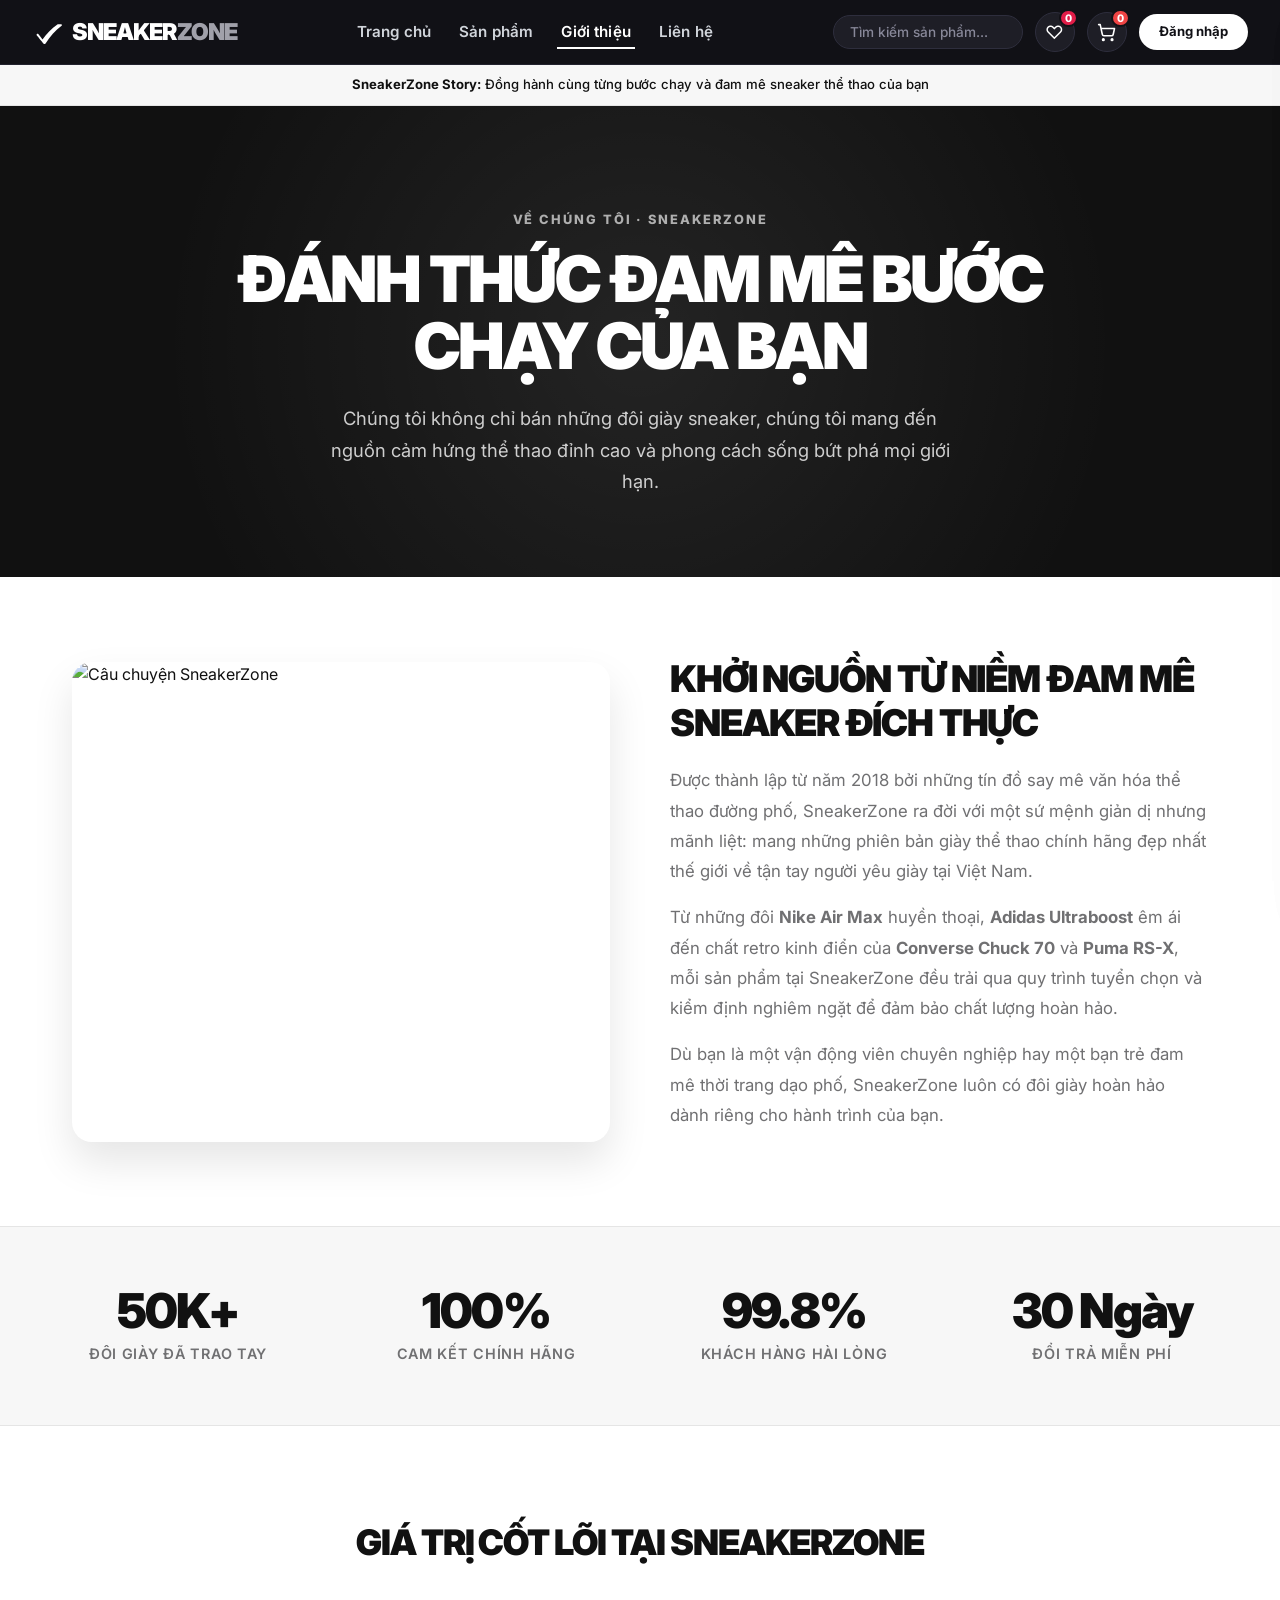
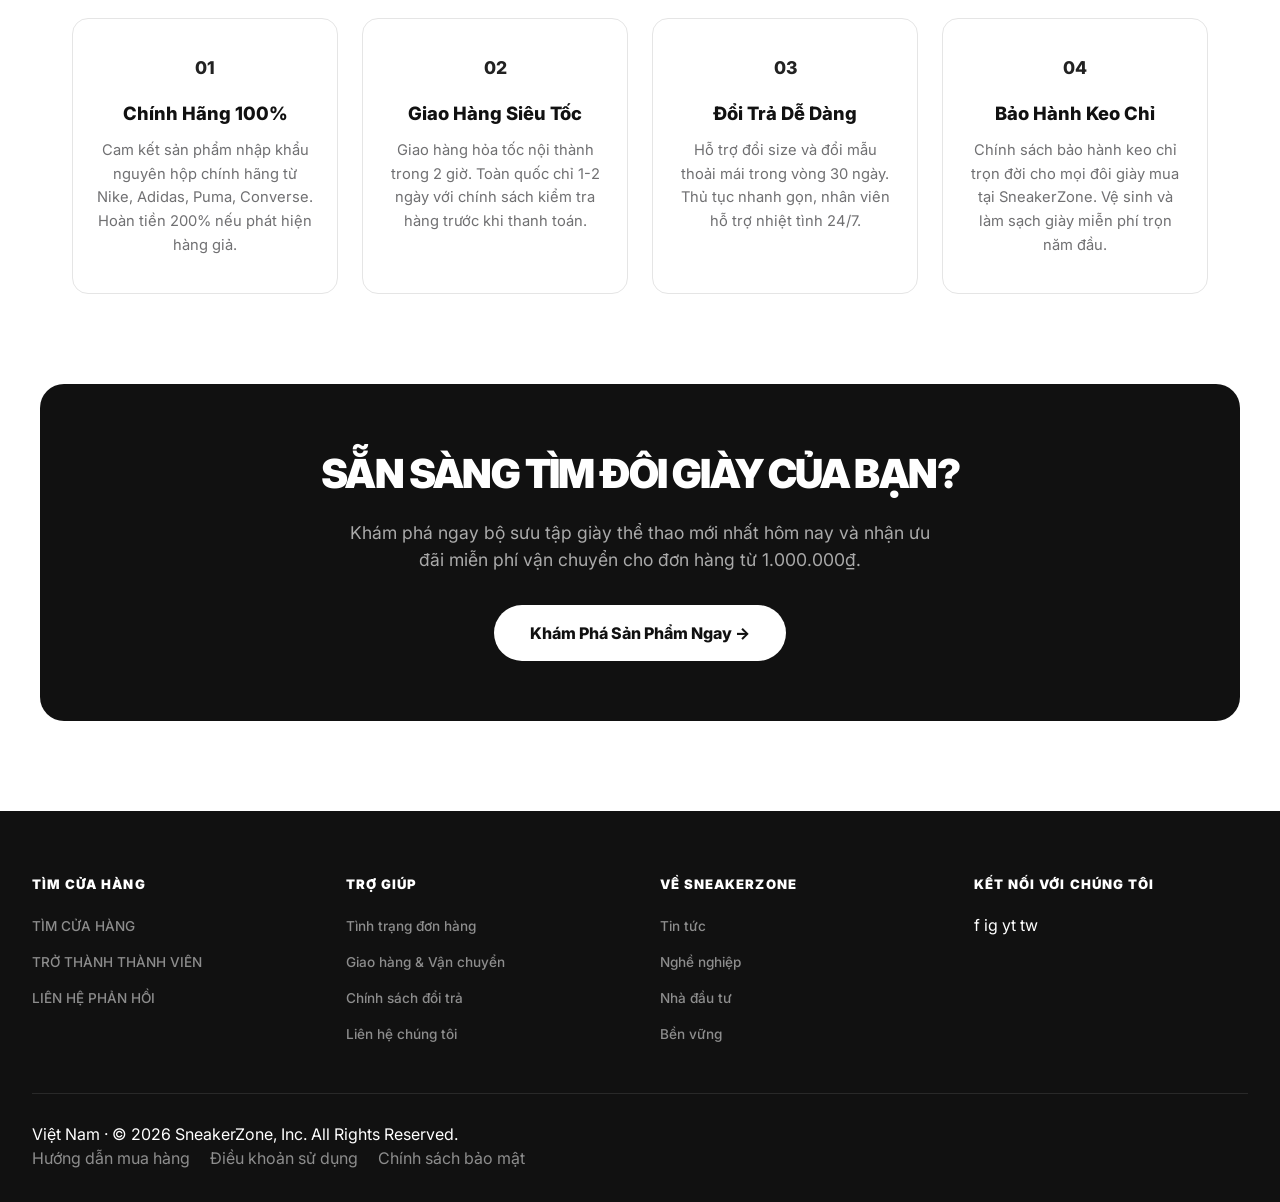
==== commit 8de0127a: "Merge branch 'main' of https://github.com/qtuan28/JSnangcao" ====
--- a/about.html
+++ b/about.html
@@ -264,8 +264,12 @@
       </button>
 
       <!-- Cart Button -->
-      <button class="btn-round-action btn-cart-trigger" id="btnOpenCart" title="Giỏ hàng">
-        <span style="font-size:0.75rem; font-weight:700;">GIỎ</span>
+      <button class="btn-round-action btn-cart-trigger" id="btnOpenCart" title="Giỏ hàng" aria-label="Xem giỏ hàng">
+        <svg class="cart-icon" viewBox="0 0 24 24" fill="none" stroke="currentColor" stroke-width="2" stroke-linecap="round" stroke-linejoin="round" aria-hidden="true">
+          <circle cx="8" cy="21" r="1" fill="currentColor"></circle>
+          <circle cx="19" cy="21" r="1" fill="currentColor"></circle>
+          <path d="M2.05 2.05h2l2.66 12.42a2 2 0 0 0 2 1.58h9.78a2 2 0 0 0 1.95-1.57l1.65-7.43H5.12"></path>
+        </svg>
         <span class="cart-badge" id="cartBadge">0</span>
       </button>
 
--- a/style.css
+++ b/style.css
@@ -244,6 +244,8 @@
   border: 1px solid #2e2e3d;
   transition: var(--transition-fast);
   position: relative;
+  cursor: pointer;
+  padding: 0;
 }
 
 .btn-round-action:hover {
@@ -251,6 +253,22 @@
   border-color: #444455;
   color: #ffffff;
   transform: scale(1.05);
+}
+
+.cart-icon {
+  width: 19px;
+  height: 19px;
+  stroke: currentColor;
+  stroke-width: 2;
+  fill: none;
+  stroke-linecap: round;
+  stroke-linejoin: round;
+  pointer-events: none;
+  transition: transform var(--transition-fast);
+}
+
+.btn-round-action:hover .cart-icon {
+  transform: scale(1.1);
 }
 
 .cart-badge {
@@ -2855,3 +2873,1077 @@
   }
 }
 
+/* ============================================================
+   15. CART & CHECKOUT PAGE (GIỎ HÀNG & HOÀN TẤT THANH TOÁN)
+   ============================================================ */
+.checkout-page-wrap {
+  background: #fafafa;
+  min-height: calc(100vh - 160px);
+  padding: 32px 0 80px;
+}
+
+.checkout-container {
+  max-width: 1240px;
+  margin: 0 auto;
+  padding: 0 24px;
+}
+
+/* Breadcrumb */
+.checkout-breadcrumb {
+  display: flex;
+  align-items: center;
+  gap: 8px;
+  font-size: 0.88rem;
+  color: var(--gray-600);
+  margin-bottom: 24px;
+}
+.checkout-breadcrumb a:hover {
+  color: var(--black);
+  text-decoration: underline;
+}
+.checkout-breadcrumb .sep {
+  color: var(--gray-400);
+}
+.checkout-breadcrumb .current {
+  color: var(--black);
+  font-weight: 700;
+}
+
+/* Page Header */
+.checkout-header {
+  margin-bottom: 32px;
+}
+.checkout-title {
+  font-size: clamp(1.8rem, 3.5vw, 2.5rem);
+  font-weight: 900;
+  letter-spacing: -0.03em;
+  text-transform: uppercase;
+  color: var(--black);
+  line-height: 1.1;
+  margin-bottom: 8px;
+}
+.checkout-subtitle {
+  color: var(--gray-600);
+  font-size: 0.98rem;
+}
+
+/* Grid Layout */
+.checkout-layout {
+  display: grid;
+  grid-template-columns: 1fr 420px;
+  gap: 36px;
+  align-items: flex-start;
+}
+@media (max-width: 1040px) {
+  .checkout-layout {
+    grid-template-columns: 1fr;
+    gap: 32px;
+  }
+}
+
+/* Cards */
+.checkout-card {
+  background: var(--white);
+  border: 1px solid #ededed;
+  border-radius: 18px;
+  padding: 28px;
+  margin-bottom: 24px;
+  box-shadow: 0 4px 20px rgba(0, 0, 0, 0.02);
+  transition: box-shadow var(--transition-fast);
+}
+.checkout-card:hover {
+  box-shadow: 0 8px 30px rgba(0, 0, 0, 0.04);
+}
+
+.card-head {
+  display: flex;
+  align-items: center;
+  justify-content: space-between;
+  padding-bottom: 18px;
+  margin-bottom: 22px;
+  border-bottom: 1.5px solid var(--gray-50);
+}
+.card-head-left {
+  display: flex;
+  align-items: center;
+  gap: 12px;
+}
+.step-number {
+  width: 32px;
+  height: 32px;
+  border-radius: 50%;
+  background: var(--black);
+  color: var(--white);
+  display: flex;
+  align-items: center;
+  justify-content: center;
+  font-weight: 800;
+  font-size: 0.9rem;
+}
+.card-head h2 {
+  font-size: 1.25rem;
+  font-weight: 800;
+  letter-spacing: -0.02em;
+  color: var(--black);
+  margin: 0;
+}
+.card-head-badge {
+  font-size: 0.8rem;
+  font-weight: 700;
+  background: var(--gray-100);
+  padding: 4px 10px;
+  border-radius: 999px;
+  color: var(--gray-800);
+}
+
+/* Empty Cart State */
+.cart-empty-state {
+  text-align: center;
+  padding: 60px 24px;
+  background: var(--white);
+  border-radius: 18px;
+  border: 1px solid #ededed;
+}
+.empty-cart-icon {
+  width: 90px;
+  height: 90px;
+  margin: 0 auto 20px;
+  border-radius: 50%;
+  background: var(--gray-50);
+  display: flex;
+  align-items: center;
+  justify-content: center;
+  font-size: 2.5rem;
+  color: var(--gray-400);
+}
+.cart-empty-state h3 {
+  font-size: 1.5rem;
+  font-weight: 900;
+  margin-bottom: 10px;
+}
+.cart-empty-state p {
+  color: var(--gray-600);
+  max-width: 420px;
+  margin: 0 auto 24px;
+  font-size: 0.95rem;
+}
+.btn-empty-shop {
+  display: inline-flex;
+  align-items: center;
+  gap: 8px;
+  background: var(--black);
+  color: var(--white);
+  font-weight: 800;
+  font-size: 0.95rem;
+  padding: 14px 32px;
+  border-radius: 999px;
+  transition: transform var(--transition-fast), background var(--transition-fast);
+}
+.btn-empty-shop:hover {
+  background: var(--gray-800);
+  transform: translateY(-2px);
+}
+
+/* Cart Items Table / List in Checkout */
+.cart-items-table {
+  display: flex;
+  flex-direction: column;
+  gap: 16px;
+}
+.cart-row-item {
+  display: grid;
+  grid-template-columns: 88px 1fr auto auto;
+  gap: 20px;
+  align-items: center;
+  padding: 16px;
+  background: #fdfdfd;
+  border: 1px solid #f0f0f0;
+  border-radius: 14px;
+  transition: background var(--transition-fast), border-color var(--transition-fast);
+}
+.cart-row-item:hover {
+  background: #ffffff;
+  border-color: #e0e0e0;
+}
+.cart-thumb-img {
+  width: 88px;
+  height: 88px;
+  object-fit: cover;
+  border-radius: 10px;
+  background: var(--gray-50);
+}
+.cart-item-details {
+  display: flex;
+  flex-direction: column;
+  gap: 6px;
+}
+.cart-item-brand {
+  font-size: 0.75rem;
+  font-weight: 700;
+  text-transform: uppercase;
+  letter-spacing: 0.08em;
+  color: var(--gray-600);
+}
+.cart-item-title {
+  font-size: 1.05rem;
+  font-weight: 800;
+  color: var(--black);
+  line-height: 1.25;
+}
+.cart-item-meta {
+  display: flex;
+  align-items: center;
+  gap: 12px;
+  font-size: 0.85rem;
+  color: var(--gray-600);
+}
+.cart-size-pill {
+  background: var(--gray-100);
+  padding: 2px 8px;
+  border-radius: 6px;
+  font-weight: 600;
+  font-size: 0.8rem;
+}
+.cart-unit-price {
+  font-weight: 700;
+  color: var(--black);
+}
+
+/* Quantity Control Box */
+.cart-qty-box {
+  display: inline-flex;
+  align-items: center;
+  background: var(--gray-50);
+  border: 1px solid var(--gray-200);
+  border-radius: 999px;
+  padding: 3px 6px;
+  gap: 4px;
+}
+.btn-qty-action {
+  width: 28px;
+  height: 28px;
+  border-radius: 50%;
+  display: flex;
+  align-items: center;
+  justify-content: center;
+  font-weight: 800;
+  font-size: 1rem;
+  background: var(--white);
+  color: var(--black);
+  border: 1px solid transparent;
+  transition: background var(--transition-fast), color var(--transition-fast);
+}
+.btn-qty-action:hover {
+  background: var(--black);
+  color: var(--white);
+}
+.input-qty-val {
+  width: 36px;
+  text-align: center;
+  font-weight: 800;
+  font-size: 0.95rem;
+  border: none;
+  background: transparent;
+  color: var(--black);
+}
+.input-qty-val:focus {
+  outline: none;
+}
+
+/* Subtotal & Delete */
+.cart-item-right {
+  display: flex;
+  flex-direction: column;
+  align-items: flex-end;
+  gap: 8px;
+}
+.cart-subtotal-val {
+  font-size: 1.15rem;
+  font-weight: 900;
+  color: var(--black);
+}
+.btn-delete-item {
+  color: var(--gray-400);
+  padding: 6px;
+  border-radius: 8px;
+  display: inline-flex;
+  align-items: center;
+  gap: 4px;
+  font-size: 0.82rem;
+  font-weight: 600;
+  transition: color var(--transition-fast), background var(--transition-fast);
+}
+.btn-delete-item:hover {
+  color: var(--danger);
+  background: #fef2f2;
+}
+
+/* Cart Table Footer Actions */
+.cart-footer-bar {
+  display: flex;
+  align-items: center;
+  justify-content: space-between;
+  margin-top: 20px;
+  padding-top: 18px;
+  border-top: 1px solid #f0f0f0;
+  flex-wrap: wrap;
+  gap: 12px;
+}
+.btn-link-action {
+  font-size: 0.9rem;
+  font-weight: 700;
+  color: var(--gray-600);
+  display: inline-flex;
+  align-items: center;
+  gap: 6px;
+  transition: color var(--transition-fast);
+}
+.btn-link-action:hover {
+  color: var(--black);
+}
+.btn-clear-all {
+  color: var(--gray-600);
+  font-size: 0.85rem;
+  font-weight: 600;
+  padding: 6px 12px;
+  border-radius: 8px;
+  border: 1px solid var(--gray-200);
+  transition: all var(--transition-fast);
+}
+.btn-clear-all:hover {
+  color: var(--danger);
+  border-color: var(--danger);
+  background: #fff5f5;
+}
+
+/* Voucher Promo Box */
+.voucher-section {
+  background: #f8fafc;
+  border: 1px dashed #cbd5e1;
+  border-radius: 14px;
+  padding: 18px 20px;
+  margin-top: 22px;
+}
+.voucher-title {
+  font-size: 0.88rem;
+  font-weight: 800;
+  text-transform: uppercase;
+  letter-spacing: 0.05em;
+  color: var(--gray-800);
+  margin-bottom: 12px;
+  display: flex;
+  align-items: center;
+  gap: 8px;
+}
+.voucher-input-group {
+  display: flex;
+  gap: 10px;
+}
+.voucher-input {
+  flex: 1;
+  padding: 12px 16px;
+  border: 1.5px solid #e2e8f0;
+  border-radius: 999px;
+  font-size: 0.9rem;
+  font-weight: 700;
+  text-transform: uppercase;
+  background: var(--white);
+  transition: border-color var(--transition-fast);
+}
+.voucher-input:focus {
+  outline: none;
+  border-color: var(--black);
+}
+.btn-apply-voucher {
+  padding: 12px 24px;
+  background: var(--black);
+  color: var(--white);
+  font-weight: 800;
+  font-size: 0.88rem;
+  border-radius: 999px;
+  transition: background var(--transition-fast);
+}
+.btn-apply-voucher:hover {
+  background: var(--gray-800);
+}
+.voucher-tags-row {
+  display: flex;
+  flex-wrap: wrap;
+  gap: 8px;
+  margin-top: 12px;
+  align-items: center;
+}
+.voucher-hint {
+  font-size: 0.78rem;
+  color: var(--gray-600);
+  font-weight: 600;
+}
+.voucher-pill {
+  font-size: 0.75rem;
+  font-weight: 800;
+  background: var(--white);
+  border: 1px solid #cbd5e1;
+  padding: 4px 10px;
+  border-radius: 6px;
+  cursor: pointer;
+  color: #0f172a;
+  transition: all var(--transition-fast);
+}
+.voucher-pill:hover {
+  border-color: var(--black);
+  background: var(--black);
+  color: var(--white);
+}
+.voucher-applied-banner {
+  display: flex;
+  align-items: center;
+  justify-content: space-between;
+  background: #ecfdf5;
+  border: 1px solid #6ee7b7;
+  padding: 10px 16px;
+  border-radius: 10px;
+  margin-top: 12px;
+  font-size: 0.85rem;
+  color: #065f46;
+  font-weight: 700;
+}
+.btn-remove-voucher {
+  color: #991b1b;
+  font-weight: 800;
+  font-size: 0.8rem;
+  text-decoration: underline;
+  cursor: pointer;
+}
+
+/* Customer Form (Thông tin khách đặt hàng) */
+.user-auto-alert {
+  display: flex;
+  align-items: center;
+  gap: 10px;
+  background: #f1f5f9;
+  border-left: 4px solid var(--black);
+  padding: 12px 16px;
+  border-radius: 8px;
+  margin-bottom: 22px;
+  font-size: 0.88rem;
+  color: #334155;
+}
+.user-auto-alert strong {
+  color: var(--black);
+}
+
+.checkout-form-grid {
+  display: grid;
+  grid-template-columns: 1fr 1fr;
+  gap: 18px;
+}
+@media (max-width: 640px) {
+  .checkout-form-grid {
+    grid-template-columns: 1fr;
+  }
+}
+.checkout-form-full {
+  grid-column: 1 / -1;
+}
+.form-field {
+  display: flex;
+  flex-direction: column;
+  gap: 6px;
+}
+.form-field label {
+  font-size: 0.85rem;
+  font-weight: 700;
+  color: #1e293b;
+}
+.form-field label .req {
+  color: var(--danger);
+}
+.field-input,
+.field-select,
+.field-textarea {
+  width: 100%;
+  padding: 13px 16px;
+  background: #f8fafc;
+  border: 1.5px solid #e2e8f0;
+  border-radius: 10px;
+  font-size: 0.92rem;
+  color: #0f172a;
+  transition: all var(--transition-fast);
+}
+.field-input:focus,
+.field-select:focus,
+.field-textarea:focus {
+  outline: none;
+  background: #ffffff;
+  border-color: var(--black);
+  box-shadow: 0 0 0 3px rgba(17, 17, 17, 0.08);
+}
+.field-input.has-error,
+.field-select.has-error,
+.field-textarea.has-error {
+  border-color: var(--danger);
+  background: #fff5f5;
+}
+.field-error-text {
+  font-size: 0.78rem;
+  color: var(--danger);
+  font-weight: 600;
+  display: none;
+}
+.field-error-text.show {
+  display: block;
+}
+
+/* Shipping & Payment Options */
+.options-selector-grid {
+  display: flex;
+  flex-direction: column;
+  gap: 12px;
+  margin-top: 14px;
+}
+.option-select-card {
+  display: flex;
+  align-items: center;
+  gap: 14px;
+  padding: 16px 20px;
+  border: 1.5px solid #e2e8f0;
+  border-radius: 12px;
+  background: #ffffff;
+  cursor: pointer;
+  transition: all var(--transition-fast);
+  position: relative;
+}
+.option-select-card:hover {
+  border-color: #cbd5e1;
+  background: #fdfdfd;
+}
+.option-select-card.active {
+  border-color: var(--black);
+  background: #fcfcfc;
+  box-shadow: 0 2px 10px rgba(0, 0, 0, 0.05);
+}
+.option-radio-input {
+  width: 20px;
+  height: 20px;
+  accent-color: var(--black);
+  cursor: pointer;
+}
+.option-icon-box {
+  width: 42px;
+  height: 42px;
+  border-radius: 10px;
+  background: var(--gray-50);
+  display: flex;
+  align-items: center;
+  justify-content: center;
+  font-size: 1.25rem;
+}
+.option-details {
+  flex: 1;
+}
+.option-title {
+  font-weight: 800;
+  font-size: 0.95rem;
+  color: var(--black);
+  margin-bottom: 2px;
+}
+.option-desc {
+  font-size: 0.82rem;
+  color: var(--gray-600);
+}
+.option-price-tag {
+  font-weight: 800;
+  font-size: 0.95rem;
+  color: var(--black);
+}
+
+/* VietQR Bank Info Preview Box */
+.vietqr-box-preview {
+  margin-top: 14px;
+  padding: 18px 20px;
+  background: #f8fafc;
+  border: 1.5px dashed #94a3b8;
+  border-radius: 14px;
+  display: flex;
+  gap: 20px;
+  align-items: center;
+}
+@media (max-width: 600px) {
+  .vietqr-box-preview {
+    flex-direction: column;
+    text-align: center;
+  }
+}
+.vietqr-code-img {
+  width: 130px;
+  height: 130px;
+  object-fit: contain;
+  background: var(--white);
+  padding: 6px;
+  border-radius: 10px;
+  border: 1px solid #e2e8f0;
+}
+.vietqr-bank-details {
+  flex: 1;
+  display: flex;
+  flex-direction: column;
+  gap: 6px;
+  font-size: 0.88rem;
+}
+.vietqr-bank-details .bank-name-label {
+  font-weight: 800;
+  font-size: 0.95rem;
+  color: #0f172a;
+}
+.vietqr-row {
+  display: flex;
+  gap: 8px;
+}
+.vietqr-row span:first-child {
+  color: #64748b;
+  min-width: 90px;
+}
+.vietqr-row strong {
+  color: #0f172a;
+}
+
+/* ============================================================
+   ORDER SUMMARY SIDEBAR (CỘT PHẢI - HOÀN TẤT THANH TOÁN)
+   ============================================================ */
+.checkout-summary-wrap {
+  position: sticky;
+  top: 90px;
+}
+.summary-card {
+  background: var(--white);
+  border: 1px solid #ededed;
+  border-radius: 18px;
+  padding: 26px;
+  box-shadow: 0 4px 25px rgba(0, 0, 0, 0.03);
+}
+.summary-header {
+  font-size: 1.25rem;
+  font-weight: 900;
+  letter-spacing: -0.02em;
+  padding-bottom: 16px;
+  margin-bottom: 20px;
+  border-bottom: 1.5px solid var(--gray-100);
+}
+
+/* Mini Item List */
+.summary-mini-list {
+  display: flex;
+  flex-direction: column;
+  gap: 12px;
+  max-height: 240px;
+  overflow-y: auto;
+  padding-right: 6px;
+  margin-bottom: 20px;
+}
+.summary-mini-item {
+  display: flex;
+  align-items: center;
+  gap: 12px;
+  font-size: 0.88rem;
+}
+.summary-mini-thumb {
+  width: 48px;
+  height: 48px;
+  object-fit: cover;
+  border-radius: 8px;
+  background: var(--gray-50);
+}
+.summary-mini-info {
+  flex: 1;
+}
+.summary-mini-name {
+  font-weight: 700;
+  color: var(--black);
+  white-space: nowrap;
+  overflow: hidden;
+  text-overflow: ellipsis;
+  max-width: 190px;
+}
+.summary-mini-qty {
+  font-size: 0.78rem;
+  color: var(--gray-600);
+}
+.summary-mini-price {
+  font-weight: 800;
+  color: var(--black);
+}
+
+/* Calculation Lines */
+.summary-calc-rows {
+  display: flex;
+  flex-direction: column;
+  gap: 12px;
+  padding-top: 16px;
+  border-top: 1px solid #f0f0f0;
+  margin-bottom: 20px;
+}
+.calc-row {
+  display: flex;
+  justify-content: space-between;
+  align-items: center;
+  font-size: 0.92rem;
+  color: var(--gray-600);
+}
+.calc-row.discount-row {
+  color: #059669;
+  font-weight: 700;
+}
+.calc-row-total {
+  display: flex;
+  justify-content: space-between;
+  align-items: baseline;
+  padding-top: 16px;
+  border-top: 2px solid var(--black);
+  margin-top: 6px;
+}
+.calc-row-total span:first-child {
+  font-size: 1.05rem;
+  font-weight: 900;
+  color: var(--black);
+  text-transform: uppercase;
+}
+.calc-total-num {
+  font-size: 1.7rem;
+  font-weight: 900;
+  letter-spacing: -0.02em;
+  color: var(--black);
+}
+
+/* Complete Checkout Button */
+.btn-submit-order {
+  width: 100%;
+  padding: 18px 24px;
+  background: var(--black);
+  color: var(--white);
+  border-radius: 999px;
+  font-size: 1rem;
+  font-weight: 900;
+  letter-spacing: 0.04em;
+  text-transform: uppercase;
+  display: flex;
+  align-items: center;
+  justify-content: center;
+  gap: 10px;
+  transition: all var(--transition-fast);
+  box-shadow: 0 4px 14px rgba(0, 0, 0, 0.15);
+}
+.btn-submit-order:hover {
+  background: #262626;
+  transform: translateY(-2px);
+  box-shadow: 0 8px 20px rgba(0, 0, 0, 0.22);
+}
+.btn-submit-order:disabled {
+  background: var(--gray-400);
+  cursor: not-allowed;
+  transform: none;
+  box-shadow: none;
+}
+
+/* Spinner */
+.spinner-btn {
+  width: 20px;
+  height: 20px;
+  border: 3px solid rgba(255, 255, 255, 0.3);
+  border-radius: 50%;
+  border-top-color: #ffffff;
+  animation: spin 0.8s linear infinite;
+  display: none;
+}
+@keyframes spin {
+  to { transform: rotate(360deg); }
+}
+
+/* Trust Perks in Sidebar */
+.summary-trust-perks {
+  margin-top: 22px;
+  padding-top: 20px;
+  border-top: 1px solid #f0f0f0;
+  display: flex;
+  flex-direction: column;
+  gap: 10px;
+}
+.trust-perk-item {
+  display: flex;
+  align-items: center;
+  gap: 10px;
+  font-size: 0.82rem;
+  color: #475569;
+}
+.trust-perk-icon {
+  font-size: 1rem;
+  color: #0f172a;
+}
+
+/* ============================================================
+   ORDER SUCCESS MODAL (XÁC NHẬN HOÀN TẤT THANH TOÁN)
+   ============================================================ */
+.order-success-overlay {
+  position: fixed;
+  top: 0;
+  left: 0;
+  right: 0;
+  bottom: 0;
+  background: rgba(0, 0, 0, 0.65);
+  backdrop-filter: blur(4px);
+  z-index: 9999;
+  display: flex;
+  align-items: center;
+  justify-content: center;
+  padding: 20px;
+  opacity: 0;
+  visibility: hidden;
+  transition: all 0.3s ease;
+}
+.order-success-overlay.open {
+  opacity: 1;
+  visibility: visible;
+}
+.order-success-modal {
+  background: var(--white);
+  border-radius: 24px;
+  max-width: 680px;
+  width: 100%;
+  max-height: 90vh;
+  overflow-y: auto;
+  padding: 36px 32px;
+  box-shadow: 0 25px 60px rgba(0, 0, 0, 0.25);
+  transform: scale(0.92);
+  transition: transform 0.3s cubic-bezier(0.34, 1.56, 0.64, 1);
+  text-align: center;
+}
+.order-success-overlay.open .order-success-modal {
+  transform: scale(1);
+}
+
+.success-icon-wrap {
+  width: 76px;
+  height: 76px;
+  background: #10b981;
+  color: var(--white);
+  border-radius: 50%;
+  display: flex;
+  align-items: center;
+  justify-content: center;
+  font-size: 2.2rem;
+  font-weight: 900;
+  margin: 0 auto 18px;
+  box-shadow: 0 10px 25px rgba(16, 185, 129, 0.35);
+  animation: popInSuccess 0.5s cubic-bezier(0.175, 0.885, 0.32, 1.275);
+}
+@keyframes popInSuccess {
+  0% { transform: scale(0); }
+  70% { transform: scale(1.15); }
+  100% { transform: scale(1); }
+}
+
+.success-modal-title {
+  font-size: 1.8rem;
+  font-weight: 900;
+  letter-spacing: -0.03em;
+  text-transform: uppercase;
+  color: var(--black);
+  margin-bottom: 8px;
+}
+.success-modal-sub {
+  color: var(--gray-600);
+  font-size: 0.95rem;
+  max-width: 460px;
+  margin: 0 auto 24px;
+}
+
+/* Order Details Card in Modal */
+.order-receipt-card {
+  background: #f8fafc;
+  border: 1px solid #e2e8f0;
+  border-radius: 16px;
+  padding: 20px;
+  text-align: left;
+  margin-bottom: 24px;
+}
+.receipt-row-top {
+  display: flex;
+  justify-content: space-between;
+  align-items: center;
+  padding-bottom: 14px;
+  border-bottom: 1px solid #e2e8f0;
+  margin-bottom: 14px;
+}
+.receipt-order-id {
+  font-size: 1rem;
+  font-weight: 900;
+  color: var(--black);
+}
+.btn-copy-code {
+  font-size: 0.78rem;
+  font-weight: 700;
+  padding: 4px 10px;
+  border-radius: 6px;
+  border: 1px solid #cbd5e1;
+  background: var(--white);
+  cursor: pointer;
+  transition: all var(--transition-fast);
+}
+.btn-copy-code:hover {
+  background: var(--black);
+  color: var(--white);
+}
+.receipt-grid-info {
+  display: grid;
+  grid-template-columns: 1fr 1fr;
+  gap: 12px;
+  font-size: 0.86rem;
+  margin-bottom: 16px;
+}
+@media (max-width: 520px) {
+  .receipt-grid-info {
+    grid-template-columns: 1fr;
+  }
+}
+.receipt-info-item span {
+  color: #64748b;
+  display: block;
+  font-size: 0.78rem;
+  margin-bottom: 2px;
+}
+.receipt-info-item strong {
+  color: #0f172a;
+}
+
+/* Items in Receipt */
+.receipt-items-list {
+  border-top: 1px solid #e2e8f0;
+  padding-top: 14px;
+  display: flex;
+  flex-direction: column;
+  gap: 8px;
+}
+.receipt-item-line {
+  display: flex;
+  justify-content: space-between;
+  font-size: 0.88rem;
+}
+.receipt-total-line {
+  display: flex;
+  justify-content: space-between;
+  align-items: center;
+  padding-top: 12px;
+  border-top: 1.5px solid #0f172a;
+  margin-top: 8px;
+  font-size: 1.1rem;
+  font-weight: 900;
+  color: #0f172a;
+}
+
+/* QR Code Section inside Modal */
+.modal-vietqr-card {
+  background: #eff6ff;
+  border: 1.5px solid #bfdbfe;
+  border-radius: 14px;
+  padding: 16px 20px;
+  display: flex;
+  align-items: center;
+  gap: 18px;
+  text-align: left;
+  margin-bottom: 24px;
+}
+@media (max-width: 520px) {
+  .modal-vietqr-card {
+    flex-direction: column;
+    text-align: center;
+  }
+}
+.modal-vietqr-img {
+  width: 120px;
+  height: 120px;
+  object-fit: contain;
+  background: var(--white);
+  border-radius: 8px;
+  padding: 4px;
+}
+
+/* Modal Action Buttons */
+.modal-actions-group {
+  display: flex;
+  gap: 12px;
+  justify-content: center;
+  flex-wrap: wrap;
+}
+.btn-print-receipt {
+  padding: 13px 24px;
+  background: var(--white);
+  color: var(--black);
+  border: 1.5px solid var(--black);
+  font-weight: 800;
+  font-size: 0.9rem;
+  border-radius: 999px;
+  transition: all var(--transition-fast);
+}
+.btn-print-receipt:hover {
+  background: var(--gray-50);
+}
+.btn-continue-shopping {
+  padding: 13px 28px;
+  background: var(--black);
+  color: var(--white);
+  font-weight: 800;
+  font-size: 0.9rem;
+  border-radius: 999px;
+  transition: all var(--transition-fast);
+}
+.btn-continue-shopping:hover {
+  background: var(--gray-800);
+}
+
+/* ============================================================
+   ADMIN ORDERS TAB STYLING
+   ============================================================ */
+.order-status-badge {
+  display: inline-block;
+  padding: 4px 10px;
+  border-radius: 999px;
+  font-size: 0.76rem;
+  font-weight: 800;
+  text-transform: uppercase;
+}
+.order-status-pending {
+  background: #fef3c7;
+  color: #92400e;
+}
+.order-status-processing {
+  background: #e0e7ff;
+  color: #3730a3;
+}
+.order-status-shipping {
+  background: #e0f2fe;
+  color: #0369a1;
+}
+.order-status-completed {
+  background: #d1fae5;
+  color: #065f46;
+}
+.order-status-cancelled {
+  background: #fee2e2;
+  color: #991b1b;
+}
+
+@media print {
+  body * {
+    visibility: hidden;
+  }
+  .order-receipt-card,
+  .order-receipt-card * {
+    visibility: visible;
+  }
+  .order-receipt-card {
+    position: absolute;
+    left: 0;
+    top: 0;
+    width: 100%;
+  }
+}
+
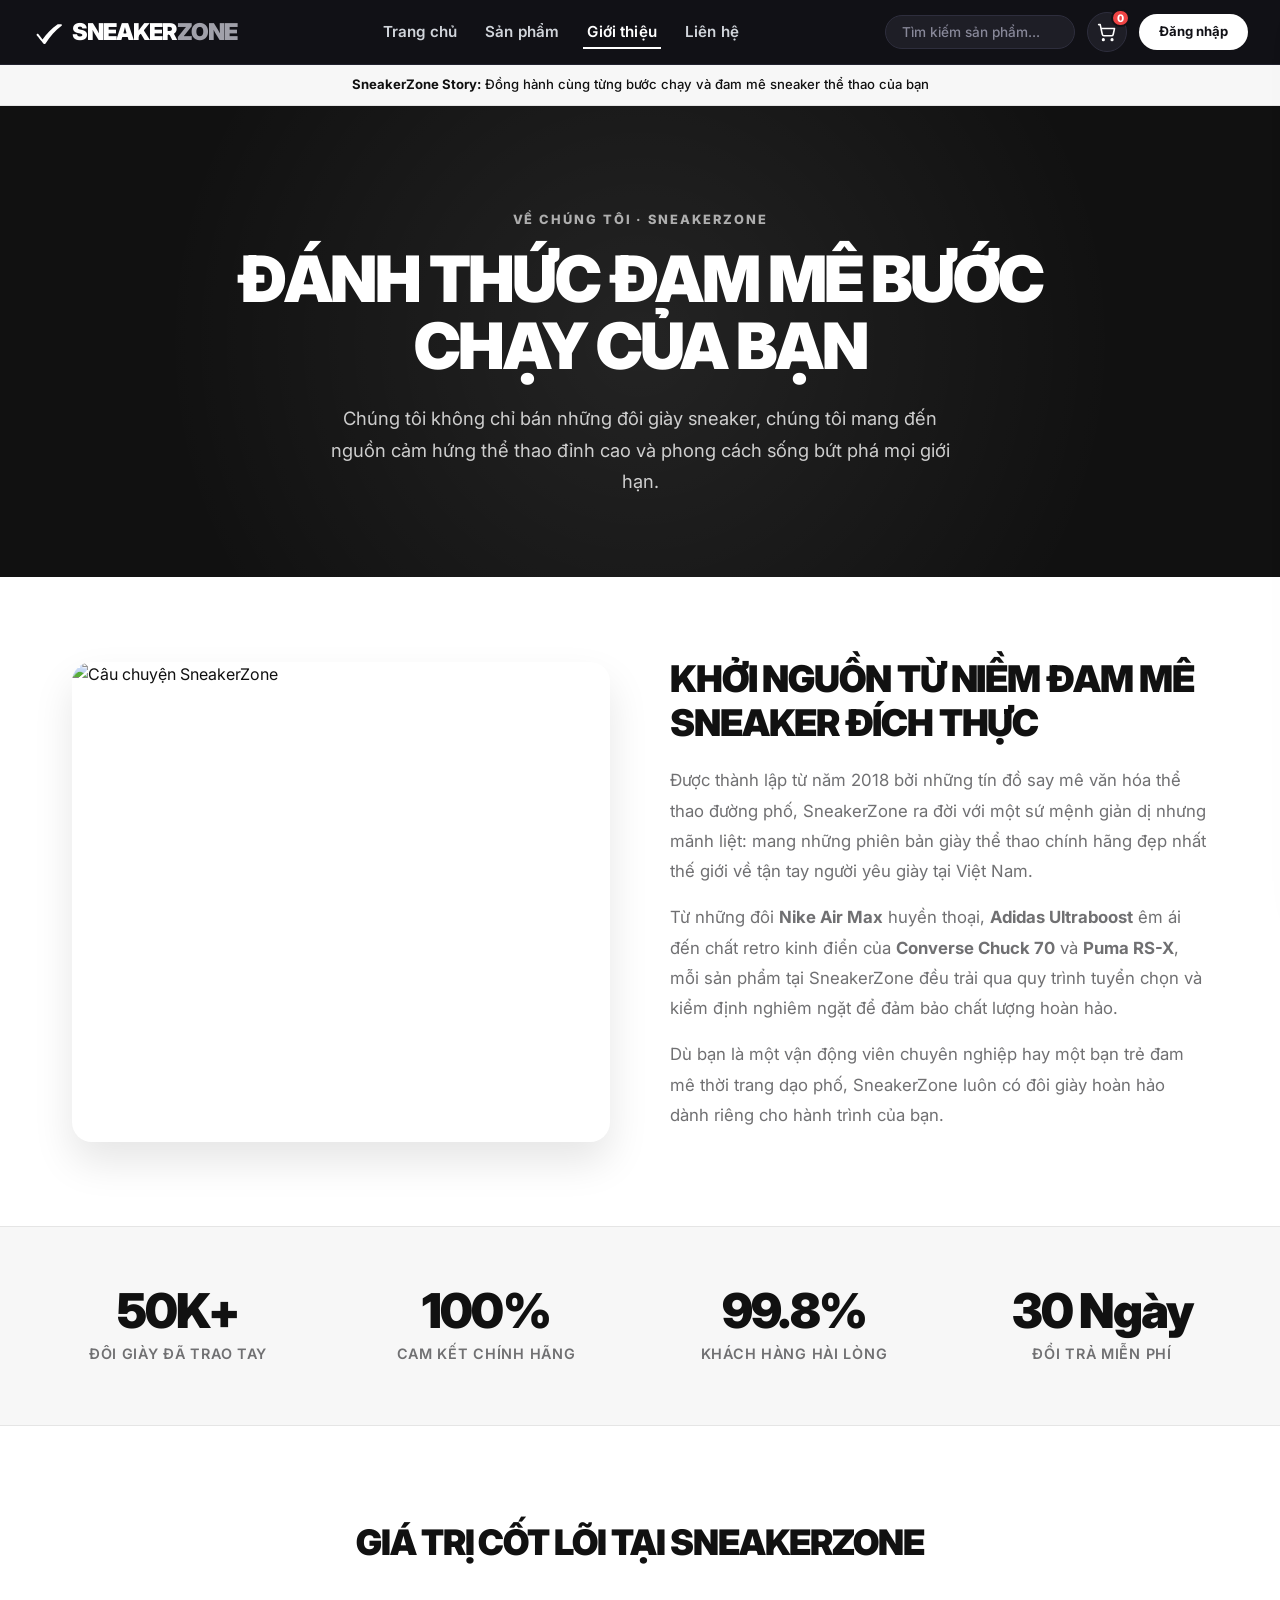
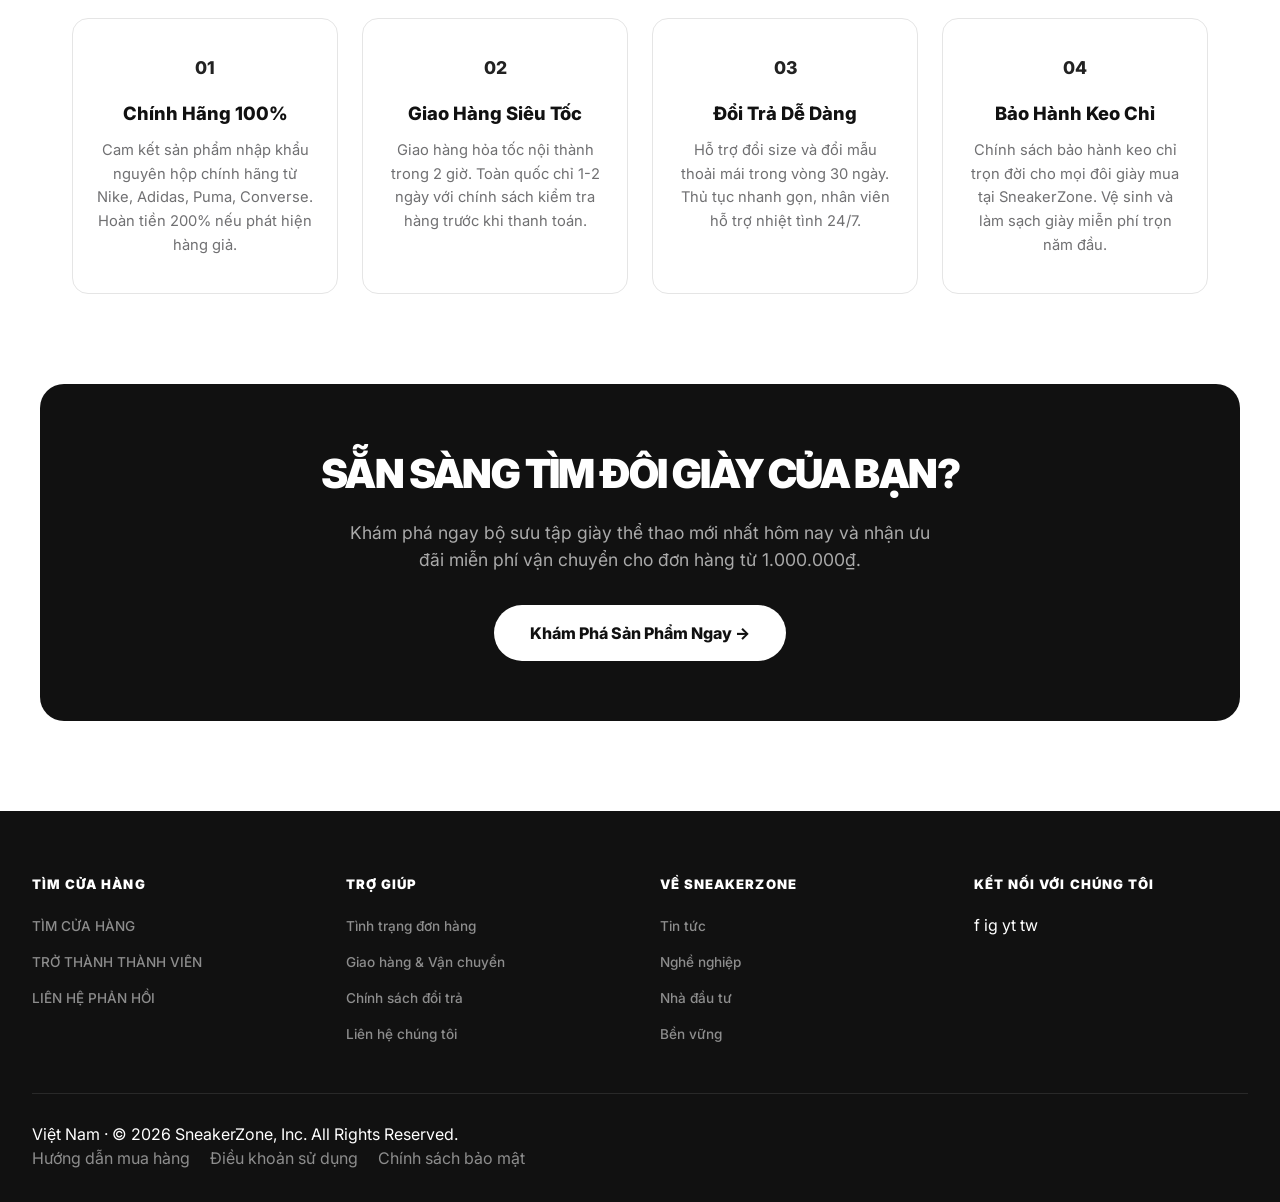
==== commit 8992883b: "Mô tả thay đổi" ====
--- a/about.html
+++ b/about.html
@@ -257,11 +257,7 @@
         <input type="text" id="headerSearchInput" placeholder="Tìm kiếm sản phẩm..." autocomplete="off" />
       </div>
 
-      <!-- Wishlist Button -->
-      <button class="btn-round-action btn-wishlist-trigger" id="btnOpenWishlist" title="Mục yêu thích">
-        <span style="font-size:1.15rem; line-height:1;">♡</span>
-        <span class="cart-badge wishlist-badge" id="wishlistBadge">0</span>
-      </button>
+
 
       <!-- Cart Button -->
       <button class="btn-round-action btn-cart-trigger" id="btnOpenCart" title="Giỏ hàng" aria-label="Xem giỏ hàng">
@@ -307,23 +303,6 @@
   </div>
 </aside>
 
-<!-- ========== WISHLIST SIDEBAR ========== -->
-<div class="cart-overlay wishlist-overlay" id="wishlistOverlay"></div>
-<aside class="cart-sidebar wishlist-sidebar" id="wishlistSidebar">
-  <div class="cart-header">
-    <h3>Mục yêu thích (<span id="wishlistCountHeader">0</span>)</h3>
-    <button class="btn-close-cart" id="btnCloseWishlist" title="Đóng">✕</button>
-  </div>
-  <div class="cart-items" id="wishlistItemsContainer"></div>
-  <div class="cart-footer" id="wishlistFooter" style="display:none;">
-    <button class="btn-primary" id="btnAddAllWishlistToCart" style="width:100%; justify-content:center; padding:14px; margin-bottom:10px;">
-      + Thêm tất cả vào giỏ hàng
-    </button>
-    <button class="btn-clear-wishlist" id="btnClearWishlist" style="width:100%; padding:10px; background:transparent; border:1px solid var(--gray-200); border-radius:var(--radius-pill); font-weight:700; color:var(--gray-600); cursor:pointer;">
-      Xóa tất cả yêu thích
-    </button>
-  </div>
-</aside>
 
 
 <!-- ========== ABOUT HERO ========== -->
--- a/style.css
+++ b/style.css
@@ -898,104 +898,6 @@
   z-index: 2;
 }
 
-/* Wishlist Button */
-.product-wishlist {
-  position: absolute;
-  top: 12px;
-  right: 12px;
-  width: 34px;
-  height: 34px;
-  border-radius: 50%;
-  background: rgba(255,255,255,0.85);
-  backdrop-filter: blur(6px);
-  display: flex;
-  align-items: center;
-  justify-content: center;
-  font-size: 1rem;
-  color: var(--black);
-  z-index: 2;
-  transition: var(--transition-fast);
-  border: 1px solid rgba(0,0,0,0.06);
-}
-
-.product-wishlist:hover {
-  background: var(--white);
-  transform: scale(1.1);
-}
-
-.product-wishlist.active {
-  color: #e11d48 !important;
-  background: #ffffff;
-  box-shadow: 0 4px 12px rgba(225, 29, 72, 0.2);
-}
-
-/* Wishlist Badge on Header */
-.wishlist-badge {
-  background: #e11d48 !important;
-}
-
-/* Detail Page Wishlist Button */
-.btn-wishlist-detail {
-  width: 100%;
-  padding: 15px;
-  background: #ffffff;
-  color: #0f172a;
-  border: 1.5px solid #e2e8f0;
-  border-radius: 30px;
-  font-weight: 800;
-  font-size: 1rem;
-  cursor: pointer;
-  transition: all 0.25s;
-  display: flex;
-  align-items: center;
-  justify-content: center;
-  gap: 8px;
-}
-
-.btn-wishlist-detail:hover {
-  border-color: #e11d48;
-  color: #e11d48;
-  background: #fff1f2;
-}
-
-.btn-wishlist-detail.active {
-  border-color: #e11d48;
-  background: #fff1f2;
-  color: #e11d48;
-}
-
-/* Wishlist Sidebar & Overlay */
-.wishlist-sidebar {
-  position: fixed;
-  top: 0;
-  right: -480px;
-  width: 440px;
-  height: 100vh;
-  background: var(--white);
-  border-left: 1px solid var(--gray-100);
-  z-index: 2001;
-  display: flex;
-  flex-direction: column;
-  transition: right 0.35s cubic-bezier(0.4, 0, 0.2, 1);
-  box-shadow: var(--shadow-lg);
-}
-
-.wishlist-sidebar.open {
-  right: 0;
-}
-
-.wishlist-overlay {
-  position: fixed;
-  inset: 0;
-  z-index: 2000;
-  background: rgba(0,0,0,0.5);
-  backdrop-filter: blur(4px);
-  display: none;
-}
-
-.wishlist-overlay.open {
-  display: block;
-}
 
 
 /* Size Chips – slide up on hover */
@@ -1711,11 +1613,14 @@
 .toast-container {
   position: fixed;
   bottom: 24px;
-  right: 24px;
+  left: 24px;
+  right: auto;
   z-index: 9999;
   display: flex;
   flex-direction: column;
   gap: 10px;
+  pointer-events: none;
+  max-width: calc(100vw - 48px);
 }
 
 .toast {
@@ -1726,25 +1631,62 @@
   font-size: 0.88rem;
   font-weight: 600;
   min-width: 260px;
-  box-shadow: var(--shadow-md);
-  animation: slideInToast 0.3s ease;
+  max-width: 440px;
+  box-shadow: 0 10px 25px rgba(0, 0, 0, 0.25);
+  animation: slideInToast 0.3s cubic-bezier(0.16, 1, 0.3, 1);
   display: flex;
   align-items: center;
   gap: 10px;
+  pointer-events: auto;
+  cursor: pointer;
+  user-select: none;
+  transition: transform 0.2s ease, opacity 0.25s ease;
+}
+
+.toast:hover {
+  transform: translateY(-2px);
 }
 
 .toast.error {
   background: var(--danger);
+}
+
+.toast.toast-exit {
+  animation: slideOutToast 0.25s ease forwards;
+  pointer-events: none;
 }
 
 @keyframes slideInToast {
   from {
     opacity: 0;
-    transform: translateX(40px);
+    transform: translateX(-40px);
   }
   to {
     opacity: 1;
     transform: translateX(0);
+  }
+}
+
+@keyframes slideOutToast {
+  from {
+    opacity: 1;
+    transform: translateX(0);
+  }
+  to {
+    opacity: 0;
+    transform: translateX(-40px);
+  }
+}
+
+@media (max-width: 600px) {
+  .toast-container {
+    left: 16px;
+    bottom: 16px;
+    right: 16px;
+  }
+  .toast {
+    min-width: 0;
+    width: 100%;
   }
 }
 
@@ -2814,6 +2756,12 @@
   opacity: 0.92;
   transform: translateY(-2px);
   box-shadow: 0 8px 24px rgba(79, 70, 229, 0.25);
+}
+
+
+.detail-stock-badge.out-of-stock {
+  background: #fee2e2;
+  color: #b91c1c;
 }
 
 /* Perks */
